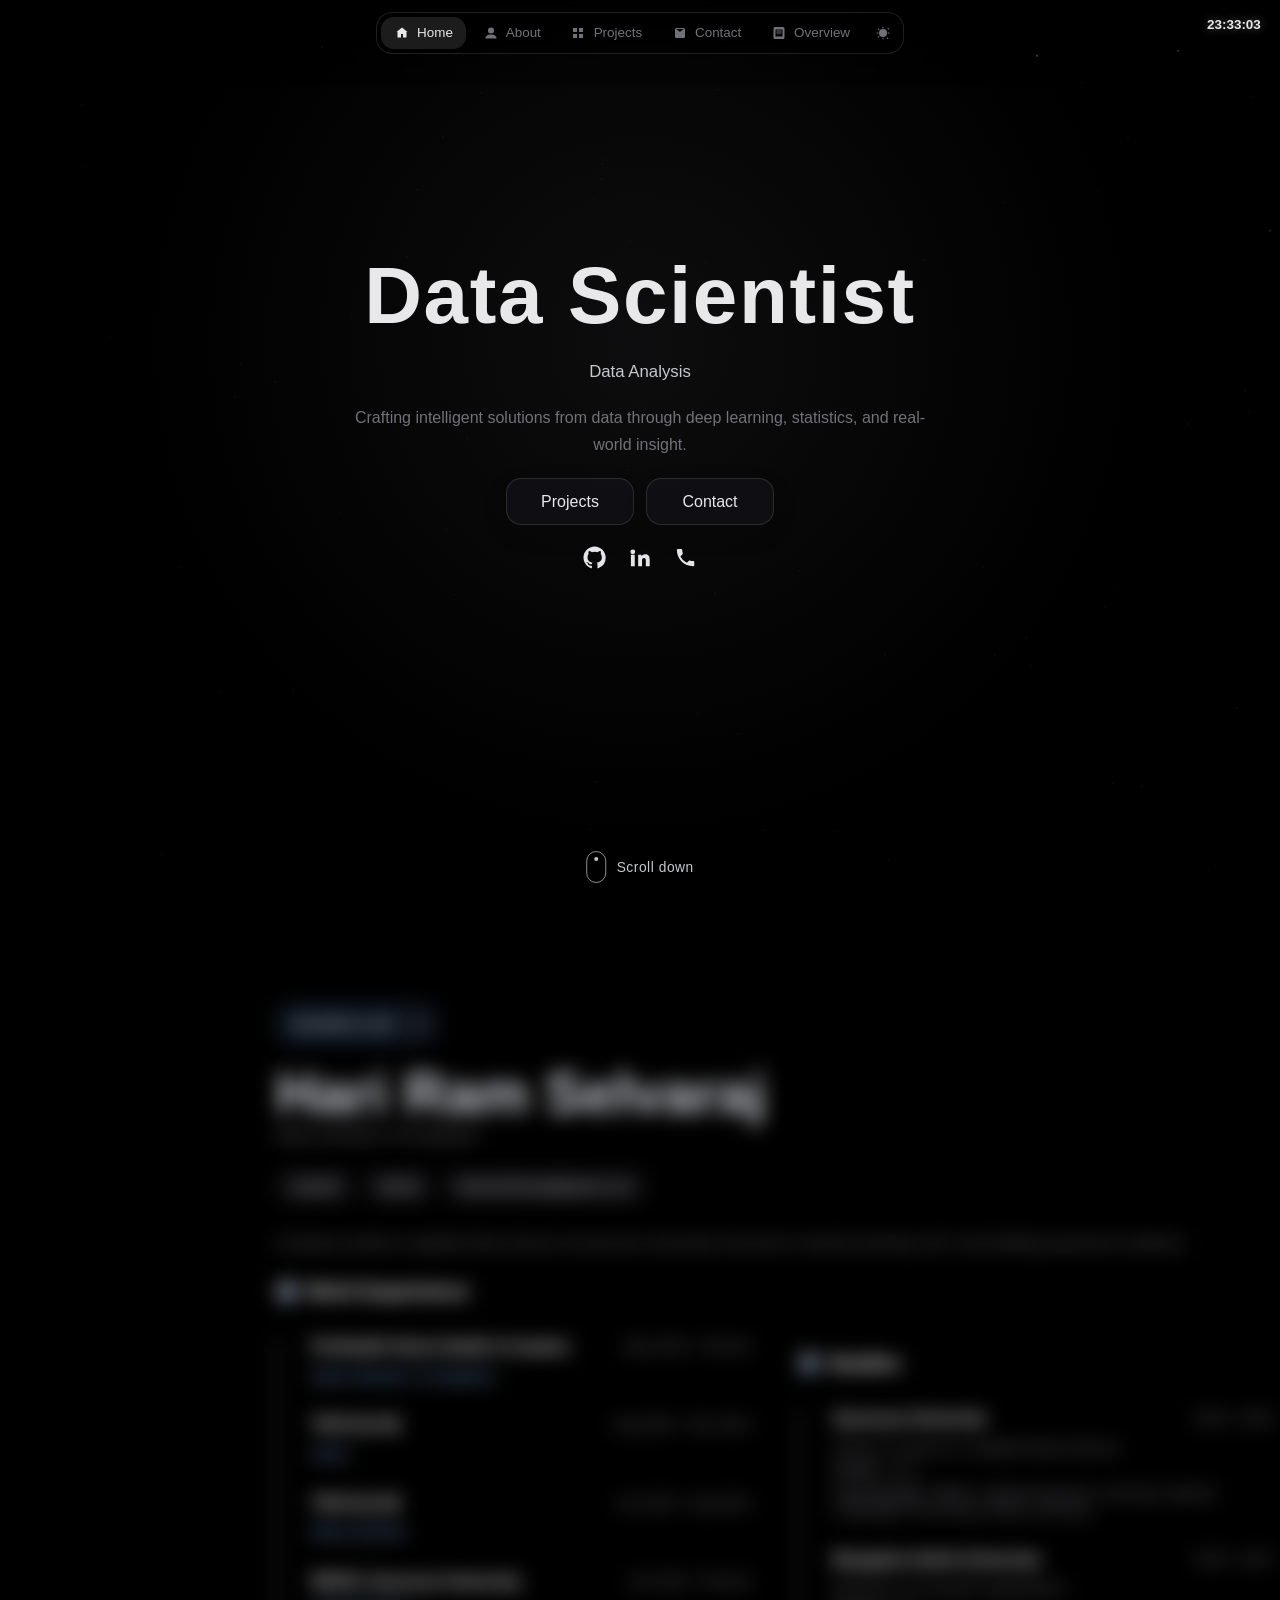
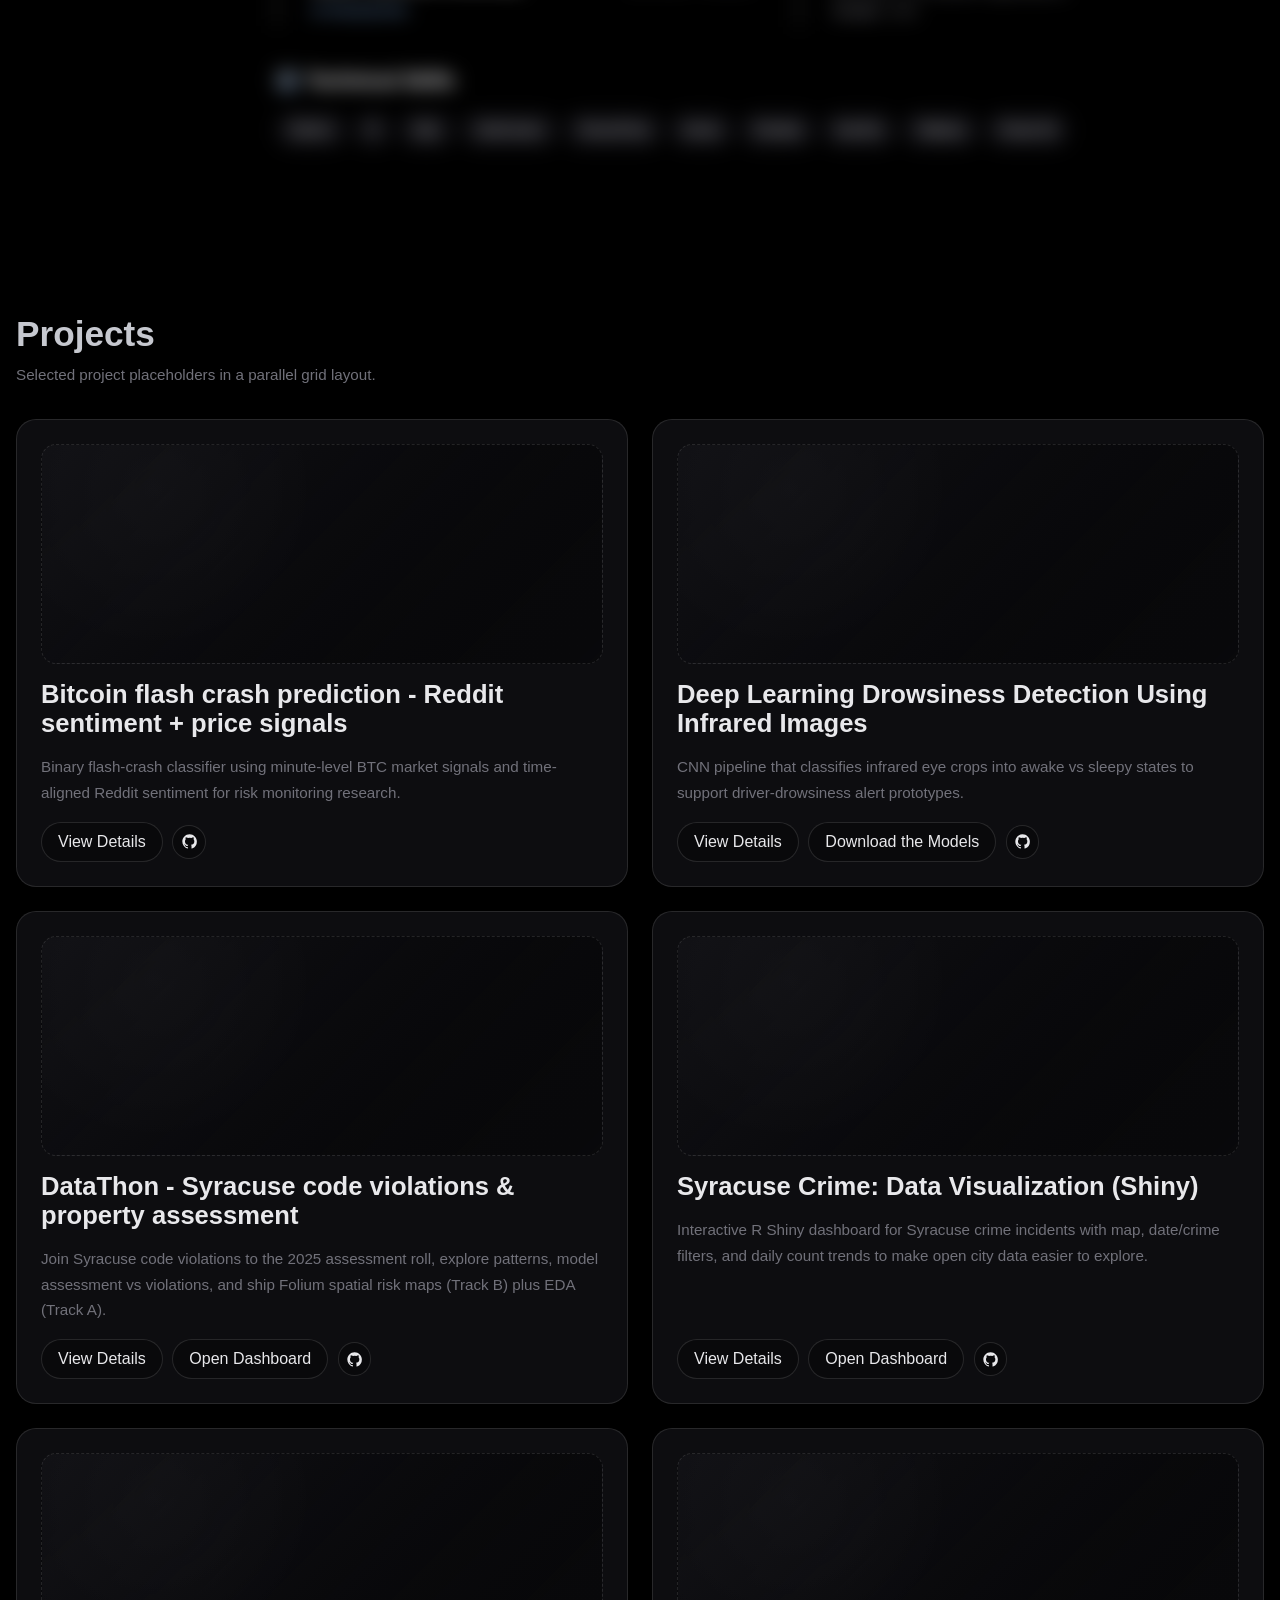
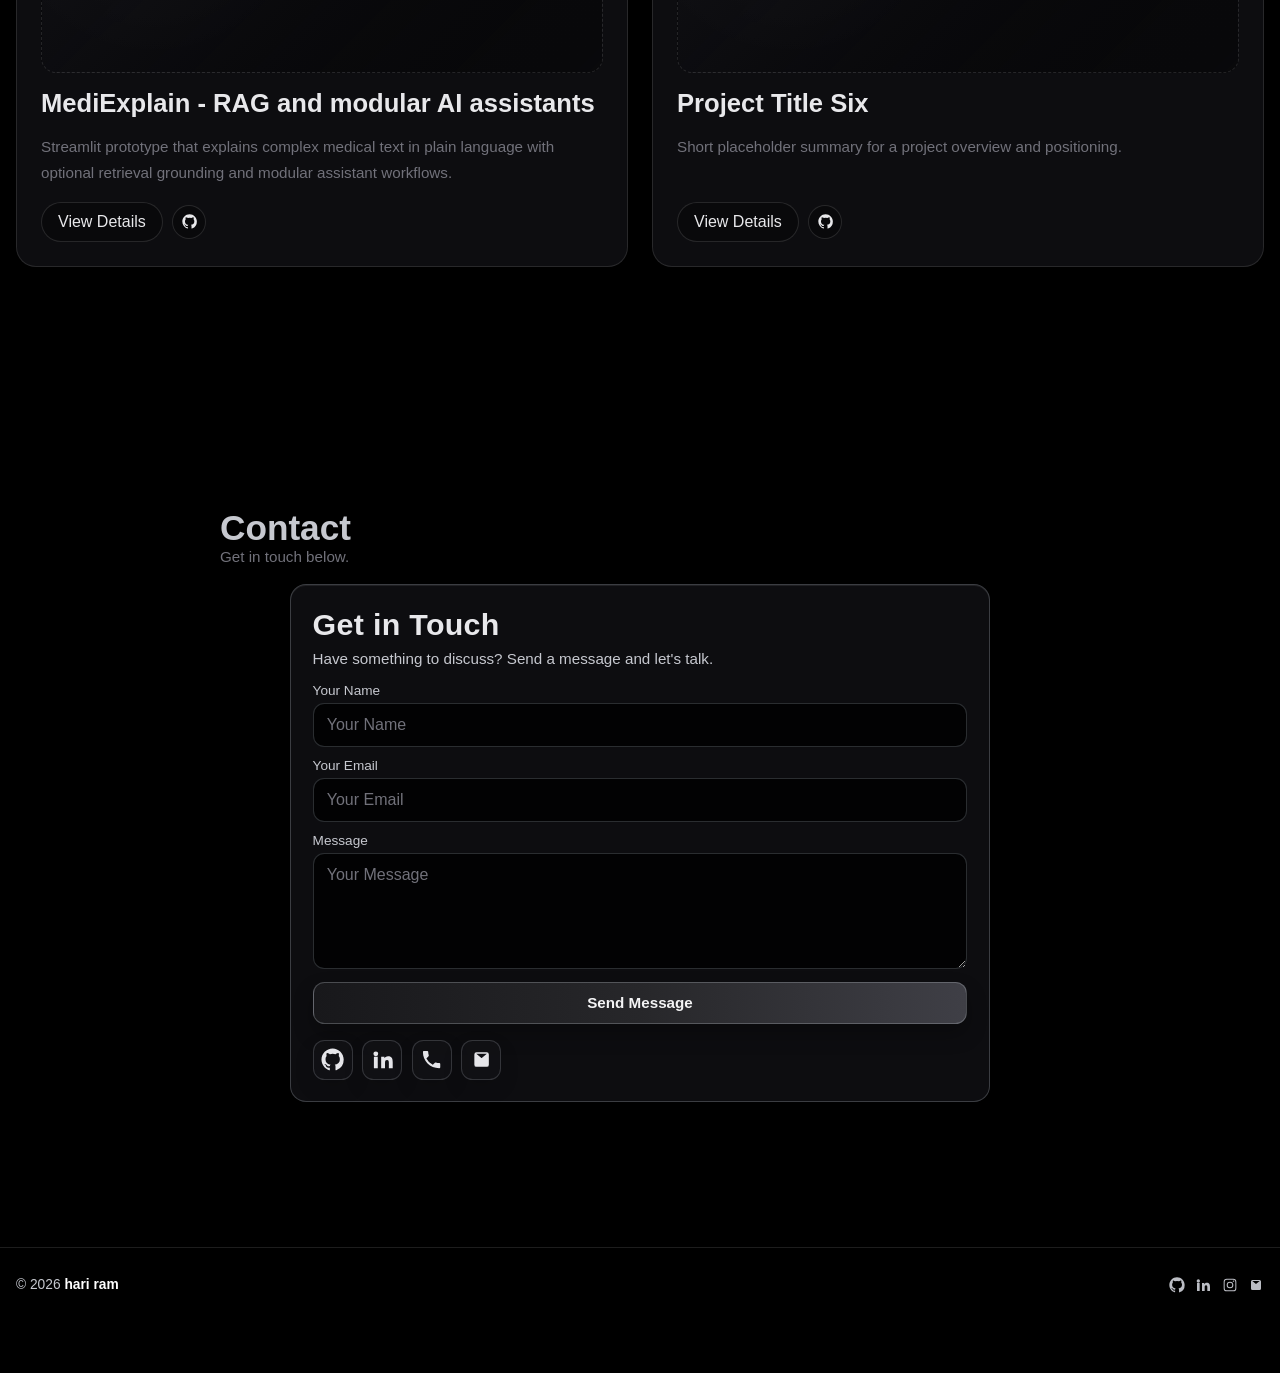
==== my-portfolio/index.html @ 7b2f5afd "Initial V1 portfolio build" ====
<!doctype html>
<html lang="en">
  <head>
    <meta charset="UTF-8" />
    <meta name="viewport" content="width=device-width, initial-scale=1.0" />
    <title>Hari Ram Selvaraj Portfolio</title>
    <link rel="icon" type="image/svg+xml" href="./assets/graduation-hat-favicon.svg" />
    <link rel="preconnect" href="https://fonts.googleapis.com" />
    <link rel="preconnect" href="https://fonts.gstatic.com" crossorigin />
    <link
      href="https://fonts.googleapis.com/css2?family=Bebas+Neue&display=swap"
      rel="stylesheet"
    />
    <link rel="stylesheet" href="./styles.css" />
  </head>
  <body>
    <canvas id="particles" aria-hidden="true"></canvas>
    <canvas id="cursor-trail" aria-hidden="true"></canvas>

    <header class="top-toggle-wrap">
      <div class="top-toggle-mask" aria-hidden="true"></div>
      <nav class="top-toggle" aria-label="Section navigation">
        <a class="top-toggle-link" href="#home">
          <span class="nav-icon" aria-hidden="true">
            <svg viewBox="0 0 24 24"><path d="M12 3.75 3.75 10.5h1.5v8.25h5.25V13.5h3v5.25h5.25V10.5h1.5Z"/></svg>
          </span>
          <span>Home</span>
        </a>
        <a class="top-toggle-link" href="#about">
          <span class="nav-icon" aria-hidden="true">
            <svg viewBox="0 0 24 24"><path d="M12 12.75a4.5 4.5 0 1 0-4.5-4.5 4.5 4.5 0 0 0 4.5 4.5Zm0 1.5c-4.57 0-8.25 2.23-8.25 5v.25a.75.75 0 0 0 .75.75h15a.75.75 0 0 0 .75-.75v-.25c0-2.77-3.68-5-8.25-5Z"/></svg>
          </span>
          <span>About</span>
        </a>
        <a class="top-toggle-link" href="#projects">
          <span class="nav-icon" aria-hidden="true">
            <svg viewBox="0 0 24 24"><path d="M4.5 4.5h6v6h-6Zm9 0h6v6h-6Zm-9 9h6v6h-6Zm9 0h6v6h-6Z"/></svg>
          </span>
          <span>Projects</span>
        </a>
        <a class="top-toggle-link" href="#contact">
          <span class="nav-icon" aria-hidden="true">
            <svg viewBox="0 0 24 24"><path d="M4.5 6.75A2.25 2.25 0 0 1 6.75 4.5h10.5a2.25 2.25 0 0 1 2.25 2.25v10.5a2.25 2.25 0 0 1-2.25 2.25H6.75A2.25 2.25 0 0 1 4.5 17.25Zm1.98-.75 5.02 4.19a.75.75 0 0 0 .96 0L17.48 6Z"/></svg>
          </span>
          <span>Contact</span>
        </a>
        <a class="top-toggle-link" href="./overview.html">
          <span class="nav-icon" aria-hidden="true">
            <svg viewBox="0 0 24 24"><path d="M3.75 5.25A2.25 2.25 0 0 1 6 3h12a2.25 2.25 0 0 1 2.25 2.25v13.5A2.25 2.25 0 0 1 18 21H6a2.25 2.25 0 0 1-2.25-2.25Zm3 1.5v10.5h10.5V6.75Zm1.5 1.5h7.5v1.5h-7.5Zm0 3h7.5v1.5h-7.5Z"/></svg>
          </span>
          <span>Overview</span>
        </a>
        <button class="theme-toggle" type="button" aria-label="Toggle light and dark mode">
          <span class="theme-icon theme-icon-sun" aria-hidden="true">
            <svg viewBox="0 0 24 24"><path d="M12 18a6 6 0 1 0-6-6 6 6 0 0 0 6 6Zm0-15.75a.75.75 0 0 1 .75.75v1.5a.75.75 0 0 1-1.5 0V3a.75.75 0 0 1 .75-.75Zm0 16.5a.75.75 0 0 1 .75.75V21a.75.75 0 0 1-1.5 0v-1.5a.75.75 0 0 1 .75-.75ZM4.22 5.28a.75.75 0 0 1 1.06 0l1.06 1.06A.75.75 0 1 1 5.28 7.4L4.22 6.34a.75.75 0 0 1 0-1.06Zm13.44 13.44a.75.75 0 0 1 1.06 0l1.06 1.06a.75.75 0 0 1-1.06 1.06l-1.06-1.06a.75.75 0 0 1 0-1.06ZM2.25 12a.75.75 0 0 1 .75-.75h1.5a.75.75 0 0 1 0 1.5H3a.75.75 0 0 1-.75-.75Zm16.5 0a.75.75 0 0 1 .75-.75H21a.75.75 0 0 1 0 1.5h-1.5a.75.75 0 0 1-.75-.75ZM5.28 16.6a.75.75 0 0 1 1.06 1.06L5.28 18.72a.75.75 0 0 1-1.06-1.06Zm13.44-11.32a.75.75 0 0 1 1.06-1.06l1.06 1.06a.75.75 0 1 1-1.06 1.06Z"/></svg>
          </span>
          <span class="theme-icon theme-icon-secondary" aria-hidden="true">
            <svg viewBox="0 0 24 24"><path d="M11.25 2.75a.75.75 0 0 1 1.5 0v2a.75.75 0 0 1-1.5 0Zm0 16.5a.75.75 0 0 1 1.5 0v2a.75.75 0 0 1-1.5 0ZM4.67 5.73a.75.75 0 0 1 1.06 0l1.42 1.41a.75.75 0 1 1-1.06 1.06L4.67 6.79a.75.75 0 0 1 0-1.06Zm12.18 12.18a.75.75 0 0 1 1.06 0l1.42 1.42a.75.75 0 1 1-1.06 1.06l-1.42-1.42a.75.75 0 0 1 0-1.06ZM2.75 11.25h2a.75.75 0 0 1 0 1.5h-2a.75.75 0 0 1 0-1.5Zm16.5 0h2a.75.75 0 0 1 0 1.5h-2a.75.75 0 0 1 0-1.5ZM6.09 16.85a.75.75 0 0 1 1.06 1.06l-1.42 1.42a.75.75 0 1 1-1.06-1.06Zm12.18-12.18a.75.75 0 0 1 1.06 1.06l-1.42 1.42a.75.75 0 1 1-1.06-1.06ZM12 7.25A4.75 4.75 0 1 1 7.25 12 4.75 4.75 0 0 1 12 7.25Zm0 1.5A3.25 3.25 0 1 0 15.25 12 3.25 3.25 0 0 0 12 8.75Z"/></svg>
          </span>
        </button>
      </nav>
      <div class="top-clock" aria-live="polite" id="syracuse-time">--:--:--</div>
    </header>

    <main>
      <section id="home" class="landing">
        <div class="home-shell">
          <div class="home-copy">
            <div class="home-identity">
              <div class="home-heading">
                <h1 class="home-title">
                  <span class="title-letter">D</span><span class="title-letter">a</span><span class="title-letter">t</span><span class="title-letter">a</span>
                  <span class="title-letter" style="margin-left: 0.3em;"></span>
                  <span class="title-letter">S</span><span class="title-letter">c</span><span class="title-letter">i</span><span class="title-letter">e</span><span class="title-letter">n</span><span class="title-letter">t</span><span class="title-letter">i</span><span class="title-letter">s</span><span class="title-letter">t</span>
                </h1>
              </div>
            </div>
            <div class="role-rotator" aria-label="Rotating roles">
              <div class="role-track">
                <div class="role-item">ML Engineering</div>
                <div class="role-item">Data Analysis</div>
                <div class="role-item">AI Engineering</div>
                <div class="role-item">ML Engineering</div>
              </div>
            </div>
            <p class="home-description">
              Crafting intelligent solutions from data through deep learning, statistics, and
              real-world insight.
            </p>

            <div class="home-actions">
              <a class="home-button" href="#projects">Projects</a>
              <a class="home-button" href="#contact">Contact</a>
            </div>

            <div class="home-socials" aria-label="Social links">
              <a class="social-link icon-glow" data-icon-glow href="https://github.com/hariramselvaraj" target="_blank" rel="noreferrer" aria-label="GitHub">
                <svg viewBox="0 0 24 24" aria-hidden="true">
                  <path d="M12 .5C5.65.5.5 5.66.5 12.03c0 5.1 3.3 9.43 7.88 10.96.58.11.79-.25.79-.56 0-.27-.01-1.02-.02-2.01-3.2.7-3.88-1.54-3.88-1.54-.52-1.34-1.28-1.69-1.28-1.69-1.05-.72.08-.71.08-.71 1.16.08 1.77 1.2 1.77 1.2 1.03 1.78 2.7 1.26 3.36.97.1-.75.4-1.26.73-1.55-2.56-.29-5.25-1.29-5.25-5.73 0-1.27.45-2.31 1.19-3.12-.12-.29-.52-1.46.11-3.04 0 0 .98-.31 3.2 1.19a11.1 11.1 0 0 1 5.83 0c2.22-1.5 3.2-1.19 3.2-1.19.63 1.58.23 2.75.11 3.04.74.81 1.19 1.85 1.19 3.12 0 4.45-2.69 5.43-5.26 5.72.41.36.78 1.08.78 2.18 0 1.57-.01 2.84-.01 3.23 0 .31.21.68.8.56A11.54 11.54 0 0 0 23.5 12.03C23.5 5.66 18.35.5 12 .5Z"></path>
                </svg>
              </a>
              <a class="social-link icon-glow" data-icon-glow href="https://www.linkedin.com/in/hariramselvaraj/" target="_blank" rel="noreferrer" aria-label="LinkedIn">
                <svg viewBox="0 0 24 24" aria-hidden="true">
                  <path d="M4.98 3.5a2.5 2.5 0 1 0 0 5.001A2.5 2.5 0 0 0 4.98 3.5ZM3 9h4v12H3V9Zm7 0h3.83v1.71h.05c.53-1 1.84-2.06 3.79-2.06 4.05 0 4.8 2.67 4.8 6.14V21h-4v-5.51c0-1.31-.03-3-1.83-3-1.84 0-2.12 1.43-2.12 2.91V21h-4V9Z"></path>
                </svg>
              </a>
              <a class="social-link icon-glow" data-icon-glow href="tel:+13154148890" aria-label="Phone">
                <svg viewBox="0 0 24 24" aria-hidden="true">
                  <path d="M6.62 10.79a15.05 15.05 0 0 0 6.59 6.59l2.2-2.2a1 1 0 0 1 1.01-.24c1.11.37 2.3.57 3.54.57a1 1 0 0 1 1 1V20a1 1 0 0 1-1 1C10.3 21 3 13.7 3 4a1 1 0 0 1 1-1h3.49a1 1 0 0 1 1 1c0 1.24.2 2.43.57 3.54a1 1 0 0 1-.24 1.01l-2.2 2.24Z"></path>
                </svg>
              </a>
            </div>
          </div>
        </div>
        <button class="scroll-cue" id="scroll-cue" type="button" aria-label="Scroll to About section">
          <span class="scroll-cue-mouse"><span class="scroll-cue-dot"></span></span>
          <span class="scroll-cue-text">Scroll down</span>
        </button>
      </section>

      <section id="about" class="about-section section">
        <aside class="about-toc" id="about-toc" aria-label="About page table of contents">
          <button class="toc-link about-reveal" data-target="Introduction" type="button">
            <span class="toc-line"></span>
            <span class="toc-text">Introduction</span>
          </button>
          <button class="toc-link about-reveal" data-target="Work Experience" type="button">
            <span class="toc-line"></span>
            <span class="toc-text">Work Experience</span>
          </button>
          <button class="toc-link about-reveal" data-target="Studies" type="button">
            <span class="toc-line"></span>
            <span class="toc-text">Studies</span>
          </button>
          <button class="toc-link about-reveal" data-target="Technical Skills" type="button">
            <span class="toc-line"></span>
            <span class="toc-text">Technical Skills</span>
          </button>
        </aside>

        <div class="about-shell">
          <aside class="about-sidebar">
            <div class="about-meta"></div>
          </aside>

          <div class="about-content">
            <div class="callout-pill about-reveal">
              <span>Schedule a call</span>
              <span class="callout-arrow">></span>
            </div>

            <div class="about-hero about-reveal" id="Introduction">
              <h2 class="about-name">Hari Ram Selvaraj</h2>
              <p class="about-role">Data Scientist | AI Engineer</p>
            </div>

            <div class="social-actions about-reveal">
              <a class="social-button" href="https://www.linkedin.com/in/hariramselvaraj/" target="_blank" rel="noreferrer">LinkedIn</a>
              <a class="social-button" href="https://github.com/hariramselvaraj" target="_blank" rel="noreferrer">GitHub</a>
              <a class="social-button" href="mailto:HariramSelvaraj@yahoo.com">HariramSelvaraj@yahoo.com</a>
            </div>

            <div class="about-copy about-reveal">
              <p>
                Graduate student in Applied Data Science at Syracuse University, focused on
                machine learning, NLP, and building practical AI solutions.
              </p>
            </div>

            <div class="about-duo">
              <div class="about-block about-reveal" id="Work Experience">
                <h3 class="section-title">
                  <span class="section-icon" aria-hidden="true">
                    <svg viewBox="0 0 24 24">
                      <path d="M9 6V4.5A1.5 1.5 0 0 1 10.5 3h3A1.5 1.5 0 0 1 15 4.5V6h3.75A2.25 2.25 0 0 1 21 8.25v9A2.25 2.25 0 0 1 18.75 19.5H5.25A2.25 2.25 0 0 1 3 17.25v-9A2.25 2.25 0 0 1 5.25 6Zm1.5 0h3V4.8h-3Z"/>
                    </svg>
                  </span>
                  <span>Work Experience</span>
                </h3>
                <div class="study-timeline">
                  <article class="timeline-item">
                    <div class="item-head">
                      <strong>ProHealth Home Health & hospice</strong>
                      <span>May 2025 - Present</span>
                    </div>
                    <p class="accent-copy">Data Scientist / AI Engineer</p>
                  </article>
                  <article class="timeline-item">
                    <div class="item-head">
                      <strong>TATA ELXSI</strong>
                      <span>Aug 2022 - Dec 2022</span>
                    </div>
                    <p class="accent-copy">Intern</p>
                  </article>
                  <article class="timeline-item">
                    <div class="item-head">
                      <strong>TATA ELXSI</strong>
                      <span>Jan 2023 - Aug 2024</span>
                    </div>
                    <p class="accent-copy">Data Scientist</p>
                  </article>
                  <article class="timeline-item">
                    <div class="item-head">
                      <strong>NEXIS, Syracuse University</strong>
                      <span>Jan 2025 - Present</span>
                    </div>
                    <p class="accent-copy">AI Researcher</p>
                  </article>
                </div>
              </div>

              <div class="about-block about-reveal studies-block" id="Studies">
                <h3 class="section-title">
                  <span class="section-icon" aria-hidden="true">
                    <svg viewBox="0 0 24 24">
                      <path d="M12 3 1.5 8.25 12 13.5l8.55-4.28v5.53h1.95V8.25Zm-6 8.45v3.3c0 1.95 2.8 3.75 6 3.75s6-1.8 6-3.75v-3.3L12 14.45Z"/>
                    </svg>
                  </span>
                  <span>Studies</span>
                </h3>
                <div class="study-timeline">
                  <article class="timeline-item">
                    <div class="item-head">
                      <strong>Syracuse University</strong>
                      <span>2024 - 2026</span>
                    </div>
                    <p>Master of Science in Applied Data Science</p>
                    <p><strong>Grade:</strong> 3.93</p>
                    <p>
                      <strong>Coursework:</strong> DBMS, Applied Machine Learning, Natural
                      Language Processing, Deep Learning.
                    </p>
                  </article>
                  <article class="timeline-item">
                    <div class="item-head">
                      <strong>Bangalore North University</strong>
                      <span>2019 - 2022</span>
                    </div>
                    <p>Bachelor of Computer Applications</p>
                    <p><strong>Grade:</strong> 3.09</p>
                  </article>
                </div>
              </div>
            </div>

            <div class="about-block about-reveal" id="Technical Skills">
              <h3 class="section-title">
                <span class="section-icon" aria-hidden="true">
                  <svg viewBox="0 0 24 24">
                    <path d="m21.2 7.2-2.4 2.4a4.9 4.9 0 0 1-6.2 6.2l-5.3 5.3a1.5 1.5 0 0 1-2.1-2.1l5.3-5.3a4.9 4.9 0 0 1 6.2-6.2l2.4-2.4a1.5 1.5 0 0 1 2.1 2.1Z"/>
                  </svg>
                </span>
                <span>Technical Skills</span>
              </h3>
              <div class="skill-stack">
                <div class="skill-item">
                  <div class="skill-grid">
                    <span class="tag">Python</span>
                    <span class="tag">R</span>
                    <span class="tag">SQL</span>
                    <span class="tag">Scikit-learn</span>
                    <span class="tag">TensorFlow</span>
                    <span class="tag">Keras</span>
                    <span class="tag">Pandas</span>
                    <span class="tag">NumPy</span>
                    <span class="tag">Tableau</span>
                    <span class="tag">Power BI</span>
                  </div>
                </div>
              </div>
            </div>
          </div>
        </div>
      </section>

      <section id="projects" class="projects-section section">
        <div class="projects-shell">
          <div class="projects-heading">
            <h2>Projects</h2>
            <p>Selected project placeholders in a parallel grid layout.</p>
          </div>

          <div class="projects-grid">
            <article class="project-card" data-project-card data-project-id="1">
              <div class="project-card-glow"></div>
              <div class="project-card-inner">
                <div class="project-card-media" aria-hidden="true"></div>
               <h3>Bitcoin flash crash prediction  -  Reddit sentiment + price signals</h3>
                <p>
                  Binary flash-crash classifier using minute-level BTC market signals and
                  time-aligned Reddit sentiment for risk monitoring research.
                </p>
                <div class="project-card-actions">
                  <a class="project-card-link project-card-view" href="#">View Details</a>
                  <a class="project-card-github" href="https://github.com/SNIPOFIST/Bitcoin-FlashCrash-Prediction" aria-label="View repository on GitHub">
                    <svg viewBox="0 0 24 24" aria-hidden="true"><path d="M12 .5C5.65.5.5 5.66.5 12.03c0 5.1 3.3 9.43 7.88 10.96.58.11.79-.25.79-.56 0-.27-.01-1.02-.02-2.01-3.2.7-3.88-1.54-3.88-1.54-.52-1.34-1.28-1.69-1.28-1.69-1.05-.72.08-.71.08-.71 1.16.08 1.77 1.2 1.77 1.2 1.03 1.78 2.7 1.26 3.36.97.1-.75.4-1.26.73-1.55-2.56-.29-5.25-1.29-5.25-5.73 0-1.27.45-2.31 1.19-3.12-.12-.29-.52-1.46.11-3.04 0 0 .98-.31 3.2 1.19a11.1 11.1 0 0 1 5.83 0c2.22-1.5 3.2-1.19 3.2-1.19.63 1.58.23 2.75.11 3.04.74.81 1.19 1.85 1.19 3.12 0 4.45-2.69 5.43-5.26 5.72.41.36.78 1.08.78 2.18 0 1.57-.01 2.84-.01 3.23 0 .31.21.68.8.56A11.54 11.54 0 0 0 23.5 12.03C23.5 5.66 18.35.5 12 .5Z"></path></svg>
                  </a>
                </div>
              </div>
            </article>

            <article class="project-card" data-project-card data-project-id="2">
              <div class="project-card-glow"></div>
              <div class="project-card-inner">
                <div class="project-card-media" aria-hidden="true"></div>
                <h3>Deep Learning Drowsiness Detection Using Infrared Images</h3>
                <p>
                  CNN pipeline that classifies infrared eye crops into awake vs sleepy states
                  to support driver-drowsiness alert prototypes.
                </p>
                <div class="project-card-actions">
                  <a class="project-card-link project-card-view" href="#">View Details</a>
                  <a class="project-card-link" href="https://snipofist.github.io/Deep_Learning-Drowsiness_Detection_Using_Infrared_Images/">Download the Models</a>
                  <a class="project-card-github" href="https://github.com/SNIPOFIST/Deep_Learning-Drowsiness_Detection_Using_Infrared_Images" aria-label="View repository on GitHub">
                    <svg viewBox="0 0 24 24" aria-hidden="true"><path d="M12 .5C5.65.5.5 5.66.5 12.03c0 5.1 3.3 9.43 7.88 10.96.58.11.79-.25.79-.56 0-.27-.01-1.02-.02-2.01-3.2.7-3.88-1.54-3.88-1.54-.52-1.34-1.28-1.69-1.28-1.69-1.05-.72.08-.71.08-.71 1.16.08 1.77 1.2 1.77 1.2 1.03 1.78 2.7 1.26 3.36.97.1-.75.4-1.26.73-1.55-2.56-.29-5.25-1.29-5.25-5.73 0-1.27.45-2.31 1.19-3.12-.12-.29-.52-1.46.11-3.04 0 0 .98-.31 3.2 1.19a11.1 11.1 0 0 1 5.83 0c2.22-1.5 3.2-1.19 3.2-1.19.63 1.58.23 2.75.11 3.04.74.81 1.19 1.85 1.19 3.12 0 4.45-2.69 5.43-5.26 5.72.41.36.78 1.08.78 2.18 0 1.57-.01 2.84-.01 3.23 0 .31.21.68.8.56A11.54 11.54 0 0 0 23.5 12.03C23.5 5.66 18.35.5 12 .5Z"></path></svg>
                  </a>
                </div>
              </div>
            </article>

            <article class="project-card" data-project-card data-project-id="3">
              <div class="project-card-glow"></div>
              <div class="project-card-inner">
                <div class="project-card-media" aria-hidden="true"></div>
                <h3>DataThon  -  Syracuse code violations &amp; property assessment</h3>
                <p>
                  Join Syracuse code violations to the 2025 assessment roll, explore patterns, model assessment vs
                  violations, and ship Folium spatial risk maps (Track B) plus EDA (Track A).
                </p>
                <div class="project-card-actions">
                  <a class="project-card-link project-card-view" href="#">View Details</a>
                  <a class="project-card-link" href="https://snipofist.github.io/DataThon26/">Open Dashboard</a>
                  <a class="project-card-github" href="https://github.com/SNIPOFIST/DataThon26" aria-label="View repository on GitHub">
                    <svg viewBox="0 0 24 24" aria-hidden="true"><path d="M12 .5C5.65.5.5 5.66.5 12.03c0 5.1 3.3 9.43 7.88 10.96.58.11.79-.25.79-.56 0-.27-.01-1.02-.02-2.01-3.2.7-3.88-1.54-3.88-1.54-.52-1.34-1.28-1.69-1.28-1.69-1.05-.72.08-.71.08-.71 1.16.08 1.77 1.2 1.77 1.2 1.03 1.78 2.7 1.26 3.36.97.1-.75.4-1.26.73-1.55-2.56-.29-5.25-1.29-5.25-5.73 0-1.27.45-2.31 1.19-3.12-.12-.29-.52-1.46.11-3.04 0 0 .98-.31 3.2 1.19a11.1 11.1 0 0 1 5.83 0c2.22-1.5 3.2-1.19 3.2-1.19.63 1.58.23 2.75.11 3.04.74.81 1.19 1.85 1.19 3.12 0 4.45-2.69 5.43-5.26 5.72.41.36.78 1.08.78 2.18 0 1.57-.01 2.84-.01 3.23 0 .31.21.68.8.56A11.54 11.54 0 0 0 23.5 12.03C23.5 5.66 18.35.5 12 .5Z"></path></svg>
                  </a>
                </div>
              </div>
            </article>

            <article class="project-card" data-project-card data-project-id="4">
              <div class="project-card-glow"></div>
              <div class="project-card-inner">
                <div class="project-card-media" aria-hidden="true"></div>
                <h3>Syracuse Crime: Data Visualization (Shiny)</h3>
                <p>
                  Interactive R Shiny dashboard for Syracuse crime incidents with map, date/crime filters, and daily count trends to make open city data easier to explore.
                </p>
                <div class="project-card-actions">
                  <a class="project-card-link project-card-view" href="#">View Details</a>
                  <a class="project-card-link" href="https://mydatasciencegallery.shinyapps.io/Syracuse_Crime_Data_Visualization/">Open Dashboard</a>
                  <a class="project-card-github" href="https://github.com/SNIPOFIST/Syracuse_City_Crime_Data_Visualization" aria-label="View repository on GitHub">
                    <svg viewBox="0 0 24 24" aria-hidden="true"><path d="M12 .5C5.65.5.5 5.66.5 12.03c0 5.1 3.3 9.43 7.88 10.96.58.11.79-.25.79-.56 0-.27-.01-1.02-.02-2.01-3.2.7-3.88-1.54-3.88-1.54-.52-1.34-1.28-1.69-1.28-1.69-1.05-.72.08-.71.08-.71 1.16.08 1.77 1.2 1.77 1.2 1.03 1.78 2.7 1.26 3.36.97.1-.75.4-1.26.73-1.55-2.56-.29-5.25-1.29-5.25-5.73 0-1.27.45-2.31 1.19-3.12-.12-.29-.52-1.46.11-3.04 0 0 .98-.31 3.2 1.19a11.1 11.1 0 0 1 5.83 0c2.22-1.5 3.2-1.19 3.2-1.19.63 1.58.23 2.75.11 3.04.74.81 1.19 1.85 1.19 3.12 0 4.45-2.69 5.43-5.26 5.72.41.36.78 1.08.78 2.18 0 1.57-.01 2.84-.01 3.23 0 .31.21.68.8.56A11.54 11.54 0 0 0 23.5 12.03C23.5 5.66 18.35.5 12 .5Z"></path></svg>
                  </a>
                </div>
              </div>
            </article>

            <article class="project-card" data-project-card data-project-id="5">
              <div class="project-card-glow"></div>
              <div class="project-card-inner">
                <div class="project-card-media" aria-hidden="true"></div>
                <h3>MediExplain  -  RAG and modular AI assistants</h3>
                <p>
                  Streamlit prototype that explains complex medical text in plain language
                  with optional retrieval grounding and modular assistant workflows.
                </p>
                <div class="project-card-actions">
                  <a class="project-card-link project-card-view" href="#">View Details</a>
                  <a class="project-card-github" href="https://github.com/SNIPOFIST/mediexplain-RAG_with_modular_AI_assistants-" aria-label="View repository on GitHub">
                    <svg viewBox="0 0 24 24" aria-hidden="true"><path d="M12 .5C5.65.5.5 5.66.5 12.03c0 5.1 3.3 9.43 7.88 10.96.58.11.79-.25.79-.56 0-.27-.01-1.02-.02-2.01-3.2.7-3.88-1.54-3.88-1.54-.52-1.34-1.28-1.69-1.28-1.69-1.05-.72.08-.71.08-.71 1.16.08 1.77 1.2 1.77 1.2 1.03 1.78 2.7 1.26 3.36.97.1-.75.4-1.26.73-1.55-2.56-.29-5.25-1.29-5.25-5.73 0-1.27.45-2.31 1.19-3.12-.12-.29-.52-1.46.11-3.04 0 0 .98-.31 3.2 1.19a11.1 11.1 0 0 1 5.83 0c2.22-1.5 3.2-1.19 3.2-1.19.63 1.58.23 2.75.11 3.04.74.81 1.19 1.85 1.19 3.12 0 4.45-2.69 5.43-5.26 5.72.41.36.78 1.08.78 2.18 0 1.57-.01 2.84-.01 3.23 0 .31.21.68.8.56A11.54 11.54 0 0 0 23.5 12.03C23.5 5.66 18.35.5 12 .5Z"></path></svg>
                  </a>
                </div>
              </div>
            </article>

            <article class="project-card" data-project-card data-project-id="6">
              <div class="project-card-glow"></div>
              <div class="project-card-inner">
                <div class="project-card-media" aria-hidden="true"></div>
                <h3>Project Title Six</h3>
                <p>Short placeholder summary for a project overview and positioning.</p>
                <div class="project-card-actions">
                  <a class="project-card-link project-card-view" href="#">View Details</a>
                  <a class="project-card-github" href="https://github.com/hariramselvaraj" aria-label="View GitHub profile">
                    <svg viewBox="0 0 24 24" aria-hidden="true"><path d="M12 .5C5.65.5.5 5.66.5 12.03c0 5.1 3.3 9.43 7.88 10.96.58.11.79-.25.79-.56 0-.27-.01-1.02-.02-2.01-3.2.7-3.88-1.54-3.88-1.54-.52-1.34-1.28-1.69-1.28-1.69-1.05-.72.08-.71.08-.71 1.16.08 1.77 1.2 1.77 1.2 1.03 1.78 2.7 1.26 3.36.97.1-.75.4-1.26.73-1.55-2.56-.29-5.25-1.29-5.25-5.73 0-1.27.45-2.31 1.19-3.12-.12-.29-.52-1.46.11-3.04 0 0 .98-.31 3.2 1.19a11.1 11.1 0 0 1 5.83 0c2.22-1.5 3.2-1.19 3.2-1.19.63 1.58.23 2.75.11 3.04.74.81 1.19 1.85 1.19 3.12 0 4.45-2.69 5.43-5.26 5.72.41.36.78 1.08.78 2.18 0 1.57-.01 2.84-.01 3.23 0 .31.21.68.8.56A11.54 11.54 0 0 0 23.5 12.03C23.5 5.66 18.35.5 12 .5Z"></path></svg>
                  </a>
                </div>
              </div>
            </article>
          </div>
        </div>
      </section>

      <section id="contact" class="section">
        <div class="content-shell">
          <h2>Contact</h2>
          <p>Get in touch below.</p>
          <div class="contact-layout">
            <article class="contact-panel">
              <div class="contact-panel-head">
                <h3>Get in Touch</h3>
              </div>
              <p class="contact-panel-copy">Have something to discuss? Send a message and let's talk.</p>
              <form class="contact-form" action="#" method="post">
                <label class="contact-field">
                  <span>Your Name</span>
                  <input type="text" name="name" placeholder="Your Name" />
                </label>
                <label class="contact-field">
                  <span>Your Email</span>
                  <input type="email" name="email" placeholder="Your Email" />
                </label>
                <label class="contact-field">
                  <span>Message</span>
                  <textarea name="message" rows="5" placeholder="Your Message"></textarea>
                </label>
                <button class="contact-submit" type="submit">Send Message</button>
              </form>
              <div class="contact-icons" aria-label="Contact links">
                <a class="social-link contact-icon" href="https://github.com/hariramselvaraj" target="_blank" rel="noreferrer" aria-label="GitHub">
                  <svg viewBox="0 0 24 24" aria-hidden="true"><path d="M12 .5C5.65.5.5 5.66.5 12.03c0 5.1 3.3 9.43 7.88 10.96.58.11.79-.25.79-.56 0-.27-.01-1.02-.02-2.01-3.2.7-3.88-1.54-3.88-1.54-.52-1.34-1.28-1.69-1.28-1.69-1.05-.72.08-.71.08-.71 1.16.08 1.77 1.2 1.77 1.2 1.03 1.78 2.7 1.26 3.36.97.1-.75.4-1.26.73-1.55-2.56-.29-5.25-1.29-5.25-5.73 0-1.27.45-2.31 1.19-3.12-.12-.29-.52-1.46.11-3.04 0 0 .98-.31 3.2 1.19a11.1 11.1 0 0 1 5.83 0c2.22-1.5 3.2-1.19 3.2-1.19.63 1.58.23 2.75.11 3.04.74.81 1.19 1.85 1.19 3.12 0 4.45-2.69 5.43-5.26 5.72.41.36.78 1.08.78 2.18 0 1.57-.01 2.84-.01 3.23 0 .31.21.68.8.56A11.54 11.54 0 0 0 23.5 12.03C23.5 5.66 18.35.5 12 .5Z"></path></svg>
                </a>
                <a class="social-link contact-icon" href="https://www.linkedin.com/in/hariramselvaraj/" target="_blank" rel="noreferrer" aria-label="LinkedIn">
                  <svg viewBox="0 0 24 24" aria-hidden="true"><path d="M4.98 3.5a2.5 2.5 0 1 0 0 5.001A2.5 2.5 0 0 0 4.98 3.5ZM3 9h4v12H3V9Zm7 0h3.83v1.71h.05c.53-1 1.84-2.06 3.79-2.06 4.05 0 4.8 2.67 4.8 6.14V21h-4v-5.51c0-1.31-.03-3-1.83-3-1.84 0-2.12 1.43-2.12 2.91V21h-4V9Z"></path></svg>
                </a>
                <a class="social-link contact-icon" href="tel:+13154148890" aria-label="Phone">
                  <svg viewBox="0 0 24 24" aria-hidden="true"><path d="M6.62 10.79a15.05 15.05 0 0 0 6.59 6.59l2.2-2.2a1 1 0 0 1 1.01-.24c1.11.37 2.3.57 3.54.57a1 1 0 0 1 1 1V20a1 1 0 0 1-1 1C10.3 21 3 13.7 3 4a1 1 0 0 1 1-1h3.49a1 1 0 0 1 1 1c0 1.24.2 2.43.57 3.54a1 1 0 0 1-.24 1.01l-2.2 2.24Z"></path></svg>
                </a>
                <a class="social-link contact-icon" href="mailto:HariramSelvaraj@yahoo.com" aria-label="Email">
                  <svg viewBox="0 0 24 24" aria-hidden="true"><path d="M4.5 6.75A2.25 2.25 0 0 1 6.75 4.5h10.5a2.25 2.25 0 0 1 2.25 2.25v10.5a2.25 2.25 0 0 1-2.25 2.25H6.75A2.25 2.25 0 0 1 4.5 17.25Zm1.98-.75 5.02 4.19a.75.75 0 0 0 .96 0L17.48 6Z"></path></svg>
                </a>
              </div>
            </article>
          </div>
        </div>
      </section>
    </main>

    <footer class="site-footer">
      <div class="site-footer-shell">
        <p>© 2026 <span class="footer-name">hari ram</span></p>
        <div class="site-footer-socials" aria-label="Footer social links">
          <a class="footer-icon" href="https://github.com/hariramselvaraj" aria-label="GitHub">
            <svg viewBox="0 0 24 24" aria-hidden="true">
              <path d="M12 .5C5.65.5.5 5.66.5 12.03c0 5.1 3.3 9.43 7.88 10.96.58.11.79-.25.79-.56 0-.27-.01-1.02-.02-2.01-3.2.7-3.88-1.54-3.88-1.54-.52-1.34-1.28-1.69-1.28-1.69-1.05-.72.08-.71.08-.71 1.16.08 1.77 1.2 1.77 1.2 1.03 1.78 2.7 1.26 3.36.97.1-.75.4-1.26.73-1.55-2.56-.29-5.25-1.29-5.25-5.73 0-1.27.45-2.31 1.19-3.12-.12-.29-.52-1.46.11-3.04 0 0 .98-.31 3.2 1.19a11.1 11.1 0 0 1 5.83 0c2.22-1.5 3.2-1.19 3.2-1.19.63 1.58.23 2.75.11 3.04.74.81 1.19 1.85 1.19 3.12 0 4.45-2.69 5.43-5.26 5.72.41.36.78 1.08.78 2.18 0 1.57-.01 2.84-.01 3.23 0 .31.21.68.8.56A11.54 11.54 0 0 0 23.5 12.03C23.5 5.66 18.35.5 12 .5Z"></path>
            </svg>
          </a>
          <a class="footer-icon" href="https://www.linkedin.com/in/hariramselvaraj/" aria-label="LinkedIn">
            <svg viewBox="0 0 24 24" aria-hidden="true">
              <path d="M4.98 3.5a2.5 2.5 0 1 0 0 5.001A2.5 2.5 0 0 0 4.98 3.5ZM3 9h4v12H3V9Zm7 0h3.83v1.71h.05c.53-1 1.84-2.06 3.79-2.06 4.05 0 4.8 2.67 4.8 6.14V21h-4v-5.51c0-1.31-.03-3-1.83-3-1.84 0-2.12 1.43-2.12 2.91V21h-4V9Z"></path>
            </svg>
          </a>
          <a class="footer-icon" href="https://www.instagram.com/hariram.selvaraj/?hl=en" aria-label="Instagram">
            <svg viewBox="0 0 24 24" aria-hidden="true">
              <path d="M7.25 2.5h9.5A4.75 4.75 0 0 1 21.5 7.25v9.5a4.75 4.75 0 0 1-4.75 4.75h-9.5A4.75 4.75 0 0 1 2.5 16.75v-9.5A4.75 4.75 0 0 1 7.25 2.5Zm0 1.5A3.25 3.25 0 0 0 4 7.25v9.5A3.25 3.25 0 0 0 7.25 20h9.5A3.25 3.25 0 0 0 20 16.75v-9.5A3.25 3.25 0 0 0 16.75 4Zm9.95 1.15a1.05 1.05 0 1 1-1.05 1.05 1.05 1.05 0 0 1 1.05-1.05ZM12 7a5 5 0 1 1-5 5 5 5 0 0 1 5-5Zm0 1.5A3.5 3.5 0 1 0 15.5 12 3.5 3.5 0 0 0 12 8.5Z"></path>
            </svg>
          </a>
          <a class="footer-icon" href="mailto:HariramSelvaraj@yahoo.com" aria-label="Email">
            <svg viewBox="0 0 24 24" aria-hidden="true">
              <path d="M4.5 6.75A2.25 2.25 0 0 1 6.75 4.5h10.5a2.25 2.25 0 0 1 2.25 2.25v10.5a2.25 2.25 0 0 1-2.25 2.25H6.75A2.25 2.25 0 0 1 4.5 17.25Zm1.98-.75 5.02 4.19a.75.75 0 0 0 .96 0L17.48 6Z"></path>
            </svg>
          </a>
        </div>
      </div>
    </footer>

    <section class="project-detail" id="project-detail" aria-hidden="true">
      <div class="project-detail-backdrop" data-detail-close></div>
      <article class="project-detail-panel" role="dialog" aria-modal="true" aria-labelledby="detail-title">
        <button class="detail-close" type="button" data-detail-close aria-label="Back to projects">
          Back
        </button>
        <h2 id="detail-title" class="detail-title">Project Title</h2>
        <p class="detail-subtitle" id="detail-subtitle">Project overview</p>

        <div class="detail-layout">
          <div class="detail-main">
            <p class="detail-description" id="detail-description"></p>
            <section class="detail-high-level">
              <h3>High-level project description</h3>
              <p id="detail-high-level-copy"></p>
            </section>
            <div class="detail-actions">
              <a class="detail-action" id="detail-case-study" href="#" target="_blank" rel="noreferrer">Read case study</a>
              <a class="detail-action" id="detail-live" href="#" target="_blank" rel="noreferrer">View project</a>
              <a class="detail-action" id="detail-github" href="#" target="_blank" rel="noreferrer">GitHub</a>
            </div>
            <section class="detail-features">
              <h3>Impact / Key Features</h3>
              <ul id="detail-features-list"></ul>
            </section>
            <span class="detail-action detail-stack" id="detail-stack"></span>
          </div>

          <aside class="detail-media">
            <div class="detail-media-head">
              <h3>Project Gallery</h3>
              <div class="detail-media-nav">
                <button type="button" id="detail-prev" aria-label="Previous snapshot">&lt;</button>
                <button type="button" id="detail-next" aria-label="Next snapshot">&gt;</button>
              </div>
            </div>
            <div class="detail-media-track" id="detail-media-track"></div>
          </aside>
        </div>
      </article>
    </section>

    <script src="./script.js"></script>
  </body>
</html>
---- my-portfolio/styles.css ----
*,
*::before,
*::after {
  box-sizing: border-box;
}

html,
body {
  margin: 0;
  padding: 0;
  min-height: 100%;
  font-family: Inter, -apple-system, BlinkMacSystemFont, "Segoe UI", sans-serif;
  background: #000;
  color: #e8e8eb;
  scroll-behavior: smooth;
}

:root {
  --page-bg: #000000;
  --page-bg-soft: rgba(82, 82, 91, 0.2);
  --panel-bg: rgba(18, 18, 22, 0.82);
  --panel-border: rgba(255, 255, 255, 0.12);
  --text-main: #e8e8eb;
  --text-muted: #71717a;
  --text-soft: #c6c8cf;
  --pill-active: rgba(255, 255, 255, 0.11);
  --section-bg: linear-gradient(to top left, rgba(24, 24, 27, 0), rgba(24, 24, 27, 1), rgba(24, 24, 27, 0));
  --star-rgb: 255, 255, 255;
  --meteor-head-rgb: 255, 255, 255;
  --meteor-mid-rgb: 196, 181, 253;
  --home-progress: 0;
}

html[data-theme="light"] {
  --page-bg: #f6f7fb;
  --page-bg-soft: rgba(182, 188, 211, 0.45);
  --panel-bg: rgba(255, 255, 255, 0.78);
  --panel-border: rgba(15, 23, 42, 0.08);
  --text-main: #111827;
  --text-muted: #5b6473;
  --text-soft: #364152;
  --pill-active: rgba(15, 23, 42, 0.08);
  --section-bg: linear-gradient(to top left, rgba(255, 255, 255, 0), rgba(236, 240, 247, 1), rgba(255, 255, 255, 0));
  --star-rgb: 38, 44, 58;
  --meteor-head-rgb: 29, 36, 49;
  --meteor-mid-rgb: 90, 104, 128;
}

body {
  background: var(--page-bg);
  color: var(--text-main);
}

body::before {
  content: "";
  position: fixed;
  inset: 0;
  z-index: 0;
  pointer-events: none;
  background:
    radial-gradient(circle at 50% 38%, color-mix(in srgb, var(--page-bg-soft) 80%, transparent), transparent 58%),
    linear-gradient(180deg, transparent, transparent);
}

body::after {
  content: none;
}

main {
  position: relative;
  z-index: 1;
}

#particles {
  position: fixed;
  inset: 0;
  width: 100%;
  height: 100%;
  display: block;
  pointer-events: none;
  z-index: 0;
  opacity: 0.95;
}

#cursor-trail {
  position: fixed;
  inset: 0;
  width: 100%;
  height: 100%;
  pointer-events: none;
  z-index: 20;
}

.top-toggle-wrap {
  position: fixed;
  top: 0;
  left: 0;
  right: 0;
  z-index: 30;
  display: flex;
  justify-content: center;
  padding: 0.75rem 1rem 0;
  pointer-events: none;
}

.top-clock {
  position: fixed;
  top: 1.05rem;
  right: 1.2rem;
  z-index: 35;
  pointer-events: none;
  color: var(--text-main);
  font-size: 0.84rem;
  font-weight: 600;
  text-shadow: 0 0 8px rgba(255, 255, 255, 0.38);
}

.top-toggle-mask {
  position: absolute;
  inset: 0 auto auto 0;
  width: 100%;
  height: 5.5rem;
  pointer-events: none;
  backdrop-filter: blur(0.5rem);
  background: linear-gradient(to bottom, color-mix(in srgb, var(--page-bg) 72%, transparent), transparent);
  -webkit-mask-image: linear-gradient(rgba(0, 0, 0, 1) 25%, rgba(0, 0, 0, 0) 100%);
  mask-image: linear-gradient(rgba(0, 0, 0, 1) 25%, rgba(0, 0, 0, 0) 100%);
}

.top-toggle {
  position: relative;
  z-index: 1;
  display: inline-flex;
  align-items: center;
  gap: 0.25rem;
  padding: 0.25rem;
  border: 1px solid var(--panel-border);
  border-radius: 1rem;
  background: color-mix(in srgb, var(--page-bg) 25%, transparent);
  box-shadow: none;
  backdrop-filter: blur(18px) saturate(140%);
  -webkit-backdrop-filter: blur(18px) saturate(140%);
  pointer-events: auto;
}

.top-toggle::before {
  content: none;
}

.top-toggle::after {
  content: none;
}

.top-toggle-link {
  display: inline-flex;
  align-items: center;
  justify-content: center;
  min-height: 2rem;
  padding: 0.45rem 0.8rem;
  border-radius: 0.8rem;
  gap: 0.45rem;
  color: var(--text-muted);
  text-decoration: none;
  font-size: 0.84rem;
  line-height: 1;
  transition: background-color 180ms ease, color 180ms ease, transform 180ms ease;
}

.top-toggle-link:hover {
  color: var(--text-main);
}

.top-toggle-link.is-active {
  color: var(--text-main);
  background: var(--pill-active);
}

.nav-icon,
.theme-icon {
  width: 1rem;
  height: 1rem;
  display: inline-flex;
  align-items: center;
  justify-content: center;
  flex: 0 0 auto;
}

.nav-icon svg,
.theme-icon svg {
  width: 100%;
  height: 100%;
  fill: currentColor;
}

.theme-toggle {
  width: 2rem;
  height: 2rem;
  border: 0;
  border-radius: 0.8rem;
  background: transparent;
  color: var(--text-muted);
  display: inline-flex;
  align-items: center;
  justify-content: center;
  cursor: pointer;
  transition: background-color 180ms ease, color 180ms ease;
}

.theme-toggle:hover {
  color: var(--text-main);
  background: var(--pill-active);
}

.theme-icon-secondary {
  display: none;
}

html[data-theme="light"] .theme-icon-sun {
  display: none;
}

html[data-theme="light"] .theme-icon-secondary {
  display: inline-flex;
}

.landing {
  position: relative;
  min-height: 100vh;
  width: 100%;
  overflow: hidden;
  display: flex;
  align-items: center;
  justify-content: center;
  background: transparent;
}

.home-shell {
  width: min(860px, calc(100% - 2rem));
  display: grid;
  grid-template-columns: 1fr;
  justify-items: center;
}

.home-copy {
  display: grid;
  gap: 1rem;
  justify-items: center;
  text-align: center;
  padding-bottom: 4.6rem;
  transition: filter 220ms ease, transform 220ms ease, opacity 220ms ease;
  filter: blur(calc(var(--home-progress) * 9px));
  transform: translateY(calc(var(--home-progress) * 8px)) scale(calc(1 - (var(--home-progress) * 0.2)));
  opacity: calc(1 - (var(--home-progress) * 0.45));
}

.home-identity {
  display: grid;
  justify-items: center;
}

.home-heading {
  display: grid;
  gap: 0.4rem;
  justify-items: center;
}

.home-intro {
  margin: 0;
  font-family: "Bebas Neue", Inter, sans-serif;
  font-size: clamp(3.6rem, 8vw, 5.6rem);
  line-height: 0.9;
  letter-spacing: 0.03em;
  color: var(--text-main);
}

.home-badge {
  width: fit-content;
  padding: 0.5rem 0.9rem;
  border: 1px solid color-mix(in srgb, #a78bfa 28%, transparent);
  border-radius: 999px;
  background: color-mix(in srgb, #a78bfa 12%, transparent);
  color: color-mix(in srgb, #c4b5fd 85%, white);
  font-size: 0.88rem;
}

.home-title {
  margin: 0;
  padding: 0.25rem 0.1rem;
  font-size: clamp(3rem, 7vw, 5rem);
  font-weight: 700;
  letter-spacing: 0.02em;
  line-height: 1;
  color: var(--text-main);
  display: flex;
  flex-wrap: wrap;
  align-items: center;
}


.title-letter {
  display: inline-block;
  transition: color 0.2s ease;
  cursor: pointer;
}

@media (any-pointer: fine) {
  .title-letter:hover {
    color: var(--text-soft);
  }
}

.role-rotator {
  position: relative;
  height: 2rem;
  overflow: hidden;
  min-width: min(90vw, 28rem);
  -webkit-mask-image: linear-gradient(to bottom, transparent, black 20%, black 80%, transparent);
  mask-image: linear-gradient(to bottom, transparent, black 20%, black 80%, transparent);
}

.role-track {
  display: grid;
  transition: transform 700ms cubic-bezier(0.2, 0.7, 0.2, 1);
}

.role-track.is-spinning .role-item {
  filter: blur(2px);
}

.role-item {
  height: 2rem;
  display: grid;
  place-items: center;
  font-size: 1.05rem;
  color: var(--text-soft);
  transition: filter 180ms ease;
}

.home-description {
  max-width: 38rem;
  font-size: 1rem;
  line-height: 1.7;
}

.home-actions,
.home-socials {
  display: flex;
  flex-wrap: wrap;
  gap: 0.75rem;
  justify-content: center;
}

.home-actions {
  margin-top: 0.25rem;
}

.social-link {
  --mouse-x: 50%;
  --mouse-y: 50%;
  position: relative;
  width: 2.1rem;
  height: 2.1rem;
  display: inline-grid;
  place-items: center;
  overflow: hidden;
  color: color-mix(in srgb, var(--text-main) 90%, #c7cbd3);
  text-decoration: none;
  transition: color 200ms ease, transform 200ms ease;
}

.social-link:hover {
  color: var(--text-main);
  transform: translateY(-1px);
}

.social-link::before {
  content: "";
  position: absolute;
  inset: -35%;
  background: radial-gradient(54px circle at var(--mouse-x) var(--mouse-y), color-mix(in srgb, var(--text-main) 14%, transparent), transparent 72%);
  opacity: 0;
  transition: opacity 300ms ease;
  pointer-events: none;
}

.social-link:hover::before {
  opacity: 1;
}

.social-link svg {
  width: 1.45rem;
  height: 1.45rem;
  display: block;
  object-fit: contain;
  position: relative;
  z-index: 1;
}

.social-link svg {
  fill: currentColor;
}

.scroll-cue {
  --scroll-progress: 0;
  display: inline-flex;
  align-items: center;
  gap: 0.65rem;
  border: 0;
  background: transparent;
  color: var(--text-soft);
  cursor: pointer;
  margin-top: 0;
  opacity: calc(1 - (var(--scroll-progress) * 3.4));
  transition: opacity 180ms ease, color 180ms ease;
  position: absolute;
  left: 50%;
  bottom: max(1rem, env(safe-area-inset-bottom));
  transform: translateX(-50%) translateY(calc(var(--scroll-progress) * -8px));
  z-index: 1;
  pointer-events: auto;
}

.scroll-cue:hover {
  color: var(--text-main);
}

.scroll-cue-mouse {
  width: 1.25rem;
  height: 2rem;
  border-radius: 999px;
  border: 1px solid color-mix(in srgb, var(--text-soft) 70%, transparent);
  display: inline-flex;
  justify-content: center;
  padding-top: 0.3rem;
}

.scroll-cue-dot {
  width: 0.28rem;
  height: 0.28rem;
  border-radius: 999px;
  background: currentColor;
  animation: cue-dot 2.3s ease-in-out infinite;
}

.scroll-cue-text {
  font-size: 0.86rem;
  letter-spacing: 0.04em;
}

.home-button {
  min-width: 8rem;
  display: inline-flex;
  align-items: center;
  justify-content: center;
  padding: 0.85rem 1.15rem;
  border-radius: 0.95rem;
  border: 1px solid var(--panel-border);
  background: var(--panel-bg);
  color: var(--text-main);
  text-decoration: none;
  box-shadow: 0 8px 24px rgba(0, 0, 0, 0.12);
}

h2,
p {
  margin: 0;
}

.landing-subtitle {
  margin: 4rem 0;
  z-index: 2;
  text-align: center;
  animation: fade-in 1.4s ease-in-out forwards;
}

h2 {
  font-size: clamp(1.4rem, 4vw, 2.2rem);
  color: var(--text-soft);
}

p {
  color: var(--text-muted);
  font-size: 0.95rem;
}

.section {
  min-height: 100vh;
  display: grid;
  place-items: center;
  text-align: center;
  background: transparent;
}

.content-shell {
  width: min(880px, calc(100% - 2rem));
  text-align: left;
  padding: 6rem 0 4rem;
}

.about-section,
.projects-section {
  align-items: start;
}

.projects-shell {
  width: min(1440px, calc(100% - 2rem));
  padding: 6.5rem 0 4rem;
  text-align: left;
}

.projects-heading {
  max-width: 34rem;
  margin-bottom: 2.25rem;
}

.projects-heading p {
  margin-top: 0.75rem;
}

.projects-grid {
  display: grid;
  grid-template-columns: repeat(2, minmax(0, 1fr));
  gap: 1.5rem;
}

.project-card {
  --mouse-x: 50%;
  --mouse-y: 50%;
  position: relative;
  min-height: 430px;
  border: 1px solid color-mix(in srgb, var(--panel-border) 90%, transparent);
  border-radius: 1.25rem;
  overflow: hidden;
  background: color-mix(in srgb, var(--panel-bg) 92%, transparent);
  opacity: 0;
  transform: translateY(1.4rem);
  filter: blur(8px);
  transition:
    border-color 240ms ease,
    background-color 240ms ease,
    transform 420ms ease,
    opacity 420ms ease,
    filter 420ms ease;
}

.project-card.is-visible {
  opacity: 1;
  transform: translateY(0);
  filter: blur(0);
}

.project-card:hover {
  border-color: color-mix(in srgb, var(--text-soft) 45%, transparent);
}

.project-card::before {
  content: "";
  position: absolute;
  inset: 0;
  background: linear-gradient(
    135deg,
    transparent 0%,
    color-mix(in srgb, var(--text-main) 8%, transparent) 48%,
    transparent 100%
  );
  -webkit-mask-image: radial-gradient(240px circle at var(--mouse-x) var(--mouse-y), white, transparent 72%);
  mask-image: radial-gradient(240px circle at var(--mouse-x) var(--mouse-y), white, transparent 72%);
  opacity: 0;
  transition: opacity 700ms ease;
  pointer-events: none;
}

.project-card:hover::before {
  opacity: 0.5;
}

.project-card-glow {
  position: absolute;
  inset: 0;
  pointer-events: none;
  background: radial-gradient(
    240px circle at var(--mouse-x) var(--mouse-y),
    color-mix(in srgb, var(--text-main) 7%, transparent),
    transparent 72%
  );
  mix-blend-mode: overlay;
  opacity: 0;
  transition: opacity 700ms ease;
}

.project-card:hover .project-card-glow {
  opacity: 0.65;
}

.project-card-inner {
  position: relative;
  z-index: 1;
  height: 100%;
  padding: 1.5rem;
  display: grid;
  grid-template-rows: 220px auto 1fr auto;
  gap: 1rem;
}

.project-card-media {
  width: 100%;
  height: 100%;
  border-radius: 0.95rem;
  border: 1px dashed color-mix(in srgb, var(--panel-border) 95%, transparent);
  background:
    linear-gradient(135deg, color-mix(in srgb, var(--panel-bg) 92%, transparent), color-mix(in srgb, var(--page-bg) 30%, transparent)),
    radial-gradient(circle at 20% 20%, color-mix(in srgb, var(--text-main) 6%, transparent), transparent 35%);
}

.project-card-meta {
  font-size: 0.78rem;
  letter-spacing: 0.06em;
  text-transform: uppercase;
  color: var(--text-soft);
}

.project-card h3 {
  margin: 0;
  font-size: clamp(1.4rem, 2vw, 2rem);
  color: var(--text-main);
}

.project-card p {
  line-height: 1.7;
}

.project-card-link {
  width: fit-content;
  display: inline-flex;
  align-items: center;
  justify-content: center;
  min-height: 2.5rem;
  padding: 0.6rem 1rem;
  border: 1px solid var(--panel-border);
  border-radius: 999px;
  background: color-mix(in srgb, var(--page-bg) 30%, transparent);
  color: var(--text-main);
  text-decoration: none;
  transition: border-color 180ms ease, background-color 180ms ease, color 180ms ease;
}

.project-card-actions {
  display: flex;
  flex-wrap: wrap;
  align-items: center;
  gap: 0.6rem;
}

.project-card-github {
  display: inline-flex;
  align-items: center;
  justify-content: center;
  width: 2.1rem;
  height: 2.1rem;
  flex-shrink: 0;
  border: 1px solid var(--panel-border);
  border-radius: 999px;
  background: color-mix(in srgb, var(--page-bg) 30%, transparent);
  color: var(--text-main);
  text-decoration: none;
  transition: border-color 180ms ease, background-color 180ms ease, color 180ms ease, box-shadow 180ms ease;
}

.project-card-github svg {
  width: 0.95rem;
  height: 0.95rem;
  fill: currentColor;
}

.project-card-github:hover {
  border-color: color-mix(in srgb, var(--text-main) 25%, transparent);
  background: color-mix(in srgb, var(--panel-bg) 88%, transparent);
  box-shadow: 0 0 14px color-mix(in srgb, var(--text-main) 12%, transparent);
}

.project-card-link:hover {
  border-color: color-mix(in srgb, var(--text-main) 25%, transparent);
  background: color-mix(in srgb, var(--panel-bg) 88%, transparent);
}

body.detail-open {
  overflow: hidden;
}

.project-detail {
  position: fixed;
  inset: 0;
  z-index: 60;
  opacity: 0;
  pointer-events: none;
  transition: opacity 320ms ease;
}

.project-detail.is-open {
  opacity: 1;
  pointer-events: auto;
}

.project-detail-backdrop {
  position: absolute;
  inset: 0;
  background: rgba(3, 6, 12, 0.74);
  backdrop-filter: blur(8px);
}

.project-detail-panel {
  position: relative;
  z-index: 1;
  width: min(1280px, calc(100% - 2rem));
  max-height: calc(100vh - 2rem);
  margin: 1rem auto;
  padding: 1.6rem;
  border-radius: 1.2rem;
  border: 1px solid var(--panel-border);
  background: color-mix(in srgb, var(--page-bg) 72%, #06080f);
  overflow: auto;
}

.detail-close {
  border: 1px solid var(--panel-border);
  background: var(--panel-bg);
  color: var(--text-main);
  border-radius: 999px;
  padding: 0.45rem 0.9rem;
  cursor: pointer;
}

.detail-title {
  margin: 1rem 0 0.5rem;
  font-size: clamp(2rem, 3.4vw, 2.8rem);
}

.detail-subtitle {
  color: var(--text-soft);
  font-size: 1rem;
  margin-bottom: 1.1rem;
}

.detail-layout {
  display: grid;
  grid-template-columns: minmax(0, 1.2fr) minmax(0, 1.1fr);
  gap: 1.2rem;
}

.detail-main {
  display: grid;
  gap: 1rem;
}

.detail-description {
  line-height: 1.75;
  color: var(--text-soft);
}

.detail-high-level {
  border: 1px solid var(--panel-border);
  border-radius: 1rem;
  padding: 0.9rem 1rem;
  background: color-mix(in srgb, var(--panel-bg) 90%, transparent);
}

.detail-high-level h3 {
  margin: 0 0 0.6rem;
  font-size: 1rem;
}

.detail-high-level p {
  margin: 0;
  color: var(--text-soft);
  line-height: 1.7;
}

.detail-features {
  border: 1px solid var(--panel-border);
  border-radius: 1rem;
  padding: 0.9rem 1rem;
  background: color-mix(in srgb, var(--panel-bg) 90%, transparent);
}

.detail-features h3 {
  margin: 0 0 0.65rem;
  font-size: 1rem;
}

.detail-features ul {
  margin: 0;
  padding-left: 1.1rem;
  display: grid;
  gap: 0.45rem;
  color: var(--text-soft);
}

.detail-actions {
  display: flex;
  flex-wrap: wrap;
  gap: 0.65rem;
  margin-top: 0.2rem;
}

.detail-action {
  display: inline-flex;
  align-items: center;
  min-height: 2.2rem;
  padding: 0.45rem 0.9rem;
  border: 1px solid var(--panel-border);
  border-radius: 999px;
  background: color-mix(in srgb, var(--panel-bg) 88%, transparent);
  color: var(--text-main);
  text-decoration: none;
  font-size: 0.88rem;
}

.detail-media {
  display: grid;
  gap: 0.85rem;
}

.detail-media-head {
  display: flex;
  align-items: center;
  justify-content: space-between;
}

.detail-media-head h3 {
  margin: 0;
  font-size: 1rem;
}

.detail-media-nav {
  display: inline-flex;
  gap: 0.45rem;
}

.detail-media-nav button {
  width: 2rem;
  height: 2rem;
  border-radius: 999px;
  border: 1px solid var(--panel-border);
  background: color-mix(in srgb, var(--panel-bg) 88%, transparent);
  color: var(--text-main);
  cursor: pointer;
}

.detail-media-track {
  display: grid;
  grid-auto-flow: column;
  grid-auto-columns: 100%;
  gap: 0.75rem;
  overflow-x: auto;
  scroll-snap-type: x mandatory;
  padding-bottom: 0.35rem;
}

.detail-media-card {
  scroll-snap-align: start;
  min-height: 420px;
  border-radius: 1rem;
  border: 1px solid color-mix(in srgb, var(--panel-border) 95%, transparent);
  overflow: hidden;
}

.detail-media-card img {
  width: 100%;
  height: 100%;
  object-fit: cover;
  display: block;
}

.detail-media-card-empty {
  width: 100%;
  height: 100%;
  display: grid;
  place-items: center;
  color: var(--text-muted);
  background:
    radial-gradient(circle at 20% 20%, color-mix(in srgb, var(--text-main) 10%, transparent), transparent 45%),
    linear-gradient(135deg, color-mix(in srgb, var(--panel-bg) 92%, transparent), color-mix(in srgb, var(--page-bg) 22%, transparent));
}

.detail-zoom-ghost {
  position: fixed;
  z-index: 70;
  border-radius: 1.1rem;
  border: 1px solid color-mix(in srgb, var(--panel-border) 90%, transparent);
  background: color-mix(in srgb, var(--panel-bg) 92%, transparent);
  box-shadow: 0 26px 60px rgba(0, 0, 0, 0.45);
  pointer-events: none;
  transition: all 520ms cubic-bezier(0.2, 0.9, 0.2, 1);
}


.about-toc {
  position: fixed;
  left: 0;
  top: 50%;
  transform: translateY(-50%);
  display: grid;
  gap: 1.6rem;
  padding-left: 1.5rem;
  white-space: nowrap;
  z-index: 5;
  opacity: 0;
  pointer-events: none;
  transition: opacity 260ms ease, transform 320ms ease;
}

.about-section.is-active .about-toc {
  opacity: 1;
  pointer-events: auto;
}

.about-toc.is-sliding-out {
  opacity: 0;
  transform: translate(-120%, -50%);
  pointer-events: none;
}

.toc-link {
  --focus: 0;
  display: inline-flex;
  align-items: center;
  gap: 0.75rem;
  border: 0;
  padding: 0;
  background: transparent;
  color: var(--text-soft);
  cursor: pointer;
  font: inherit;
  position: relative;
  transform-origin: left center;
  transition: transform 220ms ease, color 220ms ease, opacity 220ms ease;
  opacity: calc(0.55 + (var(--focus) * 0.45));
}

.toc-link.is-current {
  color: #fff7de;
  transform: translateX(0.45rem) scale(1.18);
}

.toc-text {
  position: relative;
  display: inline-block;
  font-weight: calc(450 + (var(--focus) * 180));
  letter-spacing: 0.015em;
  transform: scale(calc(1 + (var(--focus) * 0.08)));
  transition: transform 220ms ease, text-shadow 220ms ease, color 220ms ease, background-position 320ms ease;
  text-shadow:
    0 0 calc(4px + (var(--focus) * 10px)) rgba(255, 222, 160, calc(0.18 + (var(--focus) * 0.35))),
    0 0 calc(10px + (var(--focus) * 24px)) rgba(255, 178, 88, calc(0.08 + (var(--focus) * 0.26)));
}

.toc-link.is-current .toc-line {
  background: rgba(255, 214, 120, 0.95);
  width: 1.35rem;
}

.toc-link.is-current .toc-text {
  font-size: 1.18rem;
  color: transparent;
  background-image: linear-gradient(
    90deg,
    rgba(255, 230, 176, 0.96) 0%,
    rgba(255, 249, 234, 1) 30%,
    rgba(255, 207, 118, 0.98) 55%,
    rgba(255, 245, 220, 1) 72%,
    rgba(255, 222, 165, 0.96) 100%
  );
  background-size: 220% 100%;
  background-position: 0% 50%;
  -webkit-background-clip: text;
  background-clip: text;
  text-shadow:
    0 0 9px rgba(255, 242, 193, 0.98),
    0 0 18px rgba(255, 202, 95, 0.85),
    0 0 32px rgba(255, 149, 34, 0.62),
    0 0 48px rgba(255, 120, 18, 0.34);
  animation: active-text-shift 1.9s linear infinite;
}

.toc-link:hover {
  transform: translateX(0.25rem);
  color: var(--text-main);
}

.toc-line {
  width: 1rem;
  height: 1px;
  background: currentColor;
}

.about-shell {
  width: min(1620px, calc(100% - 1rem));
  display: grid;
  grid-template-columns: 220px minmax(0, 1fr);
  gap: 3rem;
  padding: 6.5rem 0 4rem;
  text-align: left;
}

.about-sidebar {
  position: sticky;
  top: 5.4rem;
  align-self: start;
  display: grid;
  gap: 1.15rem;
  justify-items: center;
}

.about-meta {
  display: grid;
  gap: 0.8rem;
  justify-items: center;
}

.meta-row {
  color: var(--text-muted);
  font-size: 0.92rem;
}

.tag-list,
.skill-grid {
  display: flex;
  flex-wrap: wrap;
  gap: 0.5rem;
}

.tag {
  display: inline-flex;
  align-items: center;
  min-height: 2rem;
  padding: 0.35rem 0.8rem;
  border-radius: 999px;
  border: 1px solid var(--panel-border);
  background: var(--panel-bg);
  color: var(--text-main);
  font-size: 0.85rem;
}

.about-content {
  max-width: none;
  width: 100%;
}

.about-reveal {
  position: relative;
  opacity: 0;
  transform: translateY(1rem) scale(0.985);
  filter: blur(8px);
  transition:
    opacity 420ms ease,
    transform 420ms ease,
    filter 420ms ease;
  will-change: opacity, transform, filter;
}

.about-reveal::after {
  content: "";
  position: absolute;
  inset: -2px;
  pointer-events: none;
  opacity: 0;
  border-radius: inherit;
  background-image:
    linear-gradient(rgba(255, 255, 255, 0.14) 1px, transparent 1px),
    linear-gradient(90deg, rgba(255, 255, 255, 0.14) 1px, transparent 1px);
  background-size: 10px 10px;
  mix-blend-mode: screen;
}

.about-section.is-active .about-reveal {
  opacity: 1;
  transform: translateY(0) scale(1);
  filter: blur(0);
  animation: pixel-in 560ms steps(7, end);
}

.about-section.is-leaving .about-reveal {
  opacity: 0;
  transform: translateY(1rem) scale(0.985);
  filter: blur(10px);
  animation: pixel-out 360ms steps(6, end);
}

.about-section.is-active .about-reveal::after,
.about-section.is-leaving .about-reveal::after {
  animation: pixel-overlay 520ms steps(7, end);
}

.social-actions {
  display: flex;
  flex-wrap: wrap;
  gap: 0.6rem;
  margin: 1.2rem 0 2rem;
}

.social-button {
  display: inline-flex;
  align-items: center;
  min-height: 2rem;
  padding: 0.4rem 0.8rem;
  border: 1px solid var(--panel-border);
  border-radius: 999px;
  background: color-mix(in srgb, var(--panel-bg) 85%, transparent);
  color: var(--text-main);
  text-decoration: none;
  font-size: 0.84rem;
}

.callout-pill {
  display: inline-flex;
  align-items: center;
  gap: 0.7rem;
  margin-bottom: 1rem;
  padding: 0.3rem 0.35rem 0.3rem 0.9rem;
  border-radius: 999px;
  border: 1px solid color-mix(in srgb, #60a5fa 35%, transparent);
  background: color-mix(in srgb, #60a5fa 12%, transparent);
  color: var(--text-main);
  font-size: 0.92rem;
}

.callout-arrow {
  width: 1.8rem;
  height: 1.8rem;
  display: inline-grid;
  place-items: center;
  border-radius: 999px;
  background: var(--panel-bg);
}

.about-hero {
  margin-bottom: 1.5rem;
  transform: translateY(calc((1 - var(--home-progress)) * 80px));
  filter: blur(calc((1 - var(--home-progress)) * 6px));
  opacity: calc(0.45 + (var(--home-progress) * 0.55));
  transition: transform 220ms ease, filter 220ms ease, opacity 220ms ease;
}

.about-name {
  margin: 0;
  font-size: clamp(2.2rem, 5vw, 3.6rem);
  transition: color 220ms ease, text-shadow 220ms ease, transform 220ms ease;
}

.about-name:hover {
  color: #ffffff;
  text-shadow:
    0 0 10px rgba(255, 255, 255, 0.85),
    0 0 24px rgba(147, 197, 253, 0.6),
    0 0 42px rgba(96, 165, 250, 0.45);
  transform: translateY(-1px);
}

.about-role {
  font-size: 1.05rem;
}

.about-copy,
.about-block,
.info-stack {
  display: grid;
  gap: 0.85rem;
}

.about-image-placeholder {
  width: 100%;
  height: 280px;
  margin-top: 2rem;
  border: 1px dashed color-mix(in srgb, var(--panel-border) 95%, transparent);
  border-radius: 0.95rem;
  background:
    linear-gradient(135deg, color-mix(in srgb, var(--panel-bg) 92%, transparent), color-mix(in srgb, var(--page-bg) 30%, transparent)),
    radial-gradient(circle at 20% 20%, color-mix(in srgb, var(--text-main) 6%, transparent), transparent 35%);
}

.about-block {
  margin-top: 2.5rem;
}

.about-duo {
  display: grid;
  grid-template-columns: minmax(0, 1fr) minmax(0, 1fr);
  gap: 3rem;
  align-items: end;
}

.about-duo .about-block {
  margin-top: 1.8rem;
}

.studies-block {
  margin-top: 3.2rem;
}

.about-block h3 {
  margin: 0 0 0.5rem;
  font-size: 1.25rem;
  color: var(--text-main);
}

.section-title {
  display: inline-flex;
  align-items: center;
  gap: 0.55rem;
}

.section-icon {
  width: 1.35rem;
  height: 1.35rem;
  display: inline-flex;
  align-items: center;
  justify-content: center;
  border-radius: 0.45rem;
  background: linear-gradient(145deg, rgba(255, 255, 255, 0.26), rgba(96, 165, 250, 0.3));
  border: 1px solid color-mix(in srgb, var(--panel-border) 75%, #93c5fd);
  box-shadow:
    0 6px 12px rgba(0, 0, 0, 0.25),
    inset 0 1px 2px rgba(255, 255, 255, 0.32);
  transform: translateZ(0);
}

.section-icon svg {
  width: 0.86rem;
  height: 0.86rem;
  fill: #f8fbff;
  filter: drop-shadow(0 1px 2px rgba(59, 130, 246, 0.4));
}

.accent-copy {
  color: color-mix(in srgb, #60a5fa 70%, var(--text-soft));
  margin-bottom: 0.75rem;
}

.skill-stack {
  display: grid;
  gap: 1rem;
}

.skill-item {
  display: grid;
  gap: 0.75rem;
}

.info-item {
  padding: 0.85rem 0;
  border: 0;
  border-radius: 0;
  background: transparent;
  backdrop-filter: none;
}

.item-head {
  display: flex;
  justify-content: space-between;
  gap: 1rem;
  margin-bottom: 0.3rem;
  color: var(--text-main);
}

.item-head span {
  color: var(--text-muted);
  font-size: 0.9rem;
}

.info-item strong {
  display: block;
  margin-bottom: 0.15rem;
  font-size: 1rem;
}

.info-item ul {
  margin: 0.85rem 0 0;
  padding-left: 1.1rem;
  color: var(--text-muted);
}

.info-item li + li {
  margin-top: 0.45rem;
}

.study-timeline {
  position: relative;
  display: grid;
  gap: 1rem;
  margin-top: 0.5rem;
  padding-left: 1.2rem;
}

.study-timeline::before {
  content: "";
  position: absolute;
  left: 0;
  top: 0.2rem;
  bottom: 0.2rem;
  width: 2px;
  background: color-mix(in srgb, var(--panel-border) 80%, var(--text-soft));
}

.timeline-item {
  position: relative;
  padding: 0.35rem 0 0.7rem 1rem;
  display: grid;
  gap: 0.35rem;
}

.timeline-item p {
  margin: 0;
}

.projects-section .content-shell,
#contact .content-shell {
  padding-top: 7rem;
}

#contact .content-shell {
  max-width: 840px;
}

.contact-layout {
  margin-top: 1.2rem;
  display: block;
}

.contact-panel {
  max-width: 700px;
  margin: 0 auto;
  border: 1px solid color-mix(in srgb, var(--panel-border) 85%, #94a3b8);
  border-radius: 1rem;
  background: color-mix(in srgb, var(--panel-bg) 92%, transparent);
  padding: 1.35rem;
  box-shadow:
    0 14px 34px rgba(0, 0, 0, 0.35),
    inset 0 1px 0 rgba(255, 255, 255, 0.08);
}

.contact-panel-head h3 {
  margin: 0;
  font-size: 1.9rem;
  color: var(--text-main);
  letter-spacing: 0.01em;
}

.contact-panel-copy {
  margin-top: 0.5rem;
  margin-bottom: 1rem;
  color: var(--text-soft);
}

.contact-form {
  display: grid;
  gap: 0.65rem;
}

.contact-field {
  display: grid;
  gap: 0.35rem;
}

.contact-field span {
  color: var(--text-soft);
  font-size: 0.85rem;
}

.contact-field input,
.contact-field textarea {
  width: 100%;
  border: 1px solid color-mix(in srgb, var(--panel-border) 86%, #64748b);
  border-radius: 0.7rem;
  background: color-mix(in srgb, var(--page-bg) 78%, transparent);
  color: var(--text-main);
  padding: 0.75rem 0.82rem;
  font: inherit;
  resize: vertical;
}

.contact-field input:focus,
.contact-field textarea:focus {
  outline: none;
  border-color: color-mix(in srgb, #a1a1aa 55%, #ffffff);
  box-shadow: 0 0 0 2px rgba(161, 161, 170, 0.16);
}

.contact-field input::placeholder,
.contact-field textarea::placeholder {
  color: var(--text-muted);
}

.contact-submit {
  margin-top: 0.15rem;
  border: 1px solid color-mix(in srgb, var(--panel-border) 80%, #9ca3af);
  min-height: 2.6rem;
  border-radius: 0.72rem;
  color: #f4f4f5;
  font-weight: 600;
  font-size: 0.95rem;
  cursor: pointer;
  background: linear-gradient(90deg, #18181b, #27272a, #3f3f46);
  box-shadow: 0 10px 20px rgba(0, 0, 0, 0.28);
  transition: border-color 160ms ease, transform 160ms ease, background 160ms ease;
}

.contact-submit:hover {
  border-color: color-mix(in srgb, #d4d4d8 40%, #ffffff);
  background: linear-gradient(90deg, #202024, #303035, #4a4a53);
  transform: translateY(-1px);
}

.contact-icons {
  margin-top: 1rem;
  display: flex;
  flex-wrap: wrap;
  gap: 0.6rem;
}

.contact-icon {
  width: 2.5rem;
  height: 2.5rem;
  border: 1px solid color-mix(in srgb, var(--panel-border) 88%, #6b7280);
  border-radius: 0.72rem;
  background: color-mix(in srgb, var(--panel-bg) 90%, transparent);
  box-shadow: 0 8px 20px rgba(0, 0, 0, 0.12);
}

.site-footer {
  position: relative;
  z-index: 1;
  border-top: 1px solid color-mix(in srgb, var(--panel-border) 95%, transparent);
  margin-top: 1rem;
  overflow: hidden;
  padding-bottom: 3.2rem;
}

.site-footer-shell {
  width: min(1260px, calc(100% - 2rem));
  margin: 0 auto;
  min-height: 4.6rem;
  display: flex;
  align-items: center;
  justify-content: space-between;
  gap: 0.9rem;
  position: relative;
  z-index: 2;
}

.site-footer::before {
  content: none;
}

.site-footer::after {
  content: none;
}

.site-footer-shell p {
  color: var(--text-soft);
  font-size: 0.86rem;
}

.footer-name {
  color: #ffffff;
  font-weight: 700;
}

.site-footer-socials {
  display: flex;
  align-items: center;
  gap: 0.65rem;
}

.footer-icon {
  width: 1rem;
  height: 1rem;
  color: var(--text-soft);
  opacity: 0.95;
  transition: color 180ms ease, opacity 180ms ease;
}

.footer-icon svg {
  width: 100%;
  height: 100%;
  fill: currentColor;
}

.footer-icon:hover {
  color: var(--text-main);
  opacity: 1;
}

@keyframes pixel-in {
  0% {
    opacity: 0;
    filter: blur(10px);
    transform: translateY(1rem) scale(0.98);
  }
  40% {
    opacity: 0.45;
    filter: blur(3px);
  }
  100% {
    opacity: 1;
    filter: blur(0);
    transform: translateY(0) scale(1);
  }
}

@keyframes pixel-out {
  0% {
    opacity: 1;
    filter: blur(0);
  }
  100% {
    opacity: 0;
    filter: blur(10px);
    transform: translateY(1rem) scale(0.985);
  }
}

@keyframes pixel-overlay {
  0% {
    opacity: 0.55;
  }
  100% {
    opacity: 0;
  }
}

@keyframes stack-shine {
  0% {
    left: -140%;
  }
  100% {
    left: 180%;
  }
}

@keyframes active-label-breathe {
  0%,
  100% {
    opacity: 0.7;
  }
  50% {
    opacity: 1;
  }
}

@keyframes active-label-comet {
  0% {
    transform: translateY(-50%) translateX(-18%) skewX(-28deg);
    opacity: 0;
  }
  18% {
    opacity: 0.95;
  }
  52% {
    transform: translateY(-50%) translateX(12%) skewX(-28deg);
    opacity: 0.9;
  }
  100% {
    transform: translateY(-50%) translateX(34%) skewX(-28deg);
    opacity: 0;
  }
}

@keyframes active-text-shift {
  0% {
    background-position: 0% 50%;
  }
  100% {
    background-position: 200% 50%;
  }
}

@keyframes golden-wave {
  0% {
    transform: translateX(-120%) skewX(-22deg);
    opacity: 0;
  }
  22% {
    opacity: 0.95;
  }
  60% {
    opacity: 0.75;
  }
  100% {
    transform: translateX(120%) skewX(-22deg);
    opacity: 0;
  }
}

@keyframes cue-dot {
  0% {
    transform: translateY(0);
    opacity: 0.95;
  }
  70% {
    transform: translateY(0.8rem);
    opacity: 0.2;
  }
  100% {
    transform: translateY(0);
    opacity: 0.95;
  }
}

@keyframes fade-in {
  0% {
    opacity: 0;
  }
  75% {
    opacity: 0;
  }
  100% {
    opacity: 1;
  }
}

@keyframes fade-left {
  0% {
    transform: translateX(100%);
    opacity: 0;
  }
  30% {
    transform: translateX(0);
    opacity: 1;
  }
  100% {
    opacity: 0;
  }
}

@keyframes fade-right {
  0% {
    transform: translateX(-100%);
    opacity: 0;
  }
  30% {
    transform: translateX(0);
    opacity: 1;
  }
  100% {
    opacity: 0;
  }
}

@media (max-width: 640px) {
  .top-toggle-wrap {
    padding-top: 0.85rem;
  }

  .top-toggle {
    gap: 0.15rem;
    padding: 0.2rem;
    border-radius: 0.95rem;
  }

  .top-toggle-link {
    padding: 0.42rem 0.62rem;
    font-size: 0.76rem;
  }

  .top-toggle-link span:last-child {
    display: none;
  }

  .theme-toggle {
    width: 1.9rem;
    height: 1.9rem;
  }

  .about-shell {
    grid-template-columns: 1fr;
    padding-top: 5rem;
  }

  .about-toc {
    display: none;
  }

  .home-shell {
    gap: 2rem;
    text-align: center;
    position: relative;
    padding-bottom: 0;
  }

  .home-identity {
    flex-direction: column;
    gap: 0.8rem;
  }

  .home-heading {
    justify-items: center;
  }

  .projects-grid {
    grid-template-columns: 1fr;
  }

  .detail-layout {
    grid-template-columns: 1fr;
  }

  .site-footer-shell {
    min-height: 6.5rem;
    flex-direction: column;
    justify-content: center;
    text-align: center;
  }

  .site-footer {
    padding-bottom: 0;
  }


  .home-copy {
    justify-items: center;
    text-align: center;
  }

  .home-description {
    max-width: 32rem;
  }

  .about-sidebar {
    position: static;
    justify-items: start;
  }

  .about-meta {
    justify-items: start;
  }

  .content-shell {
    width: min(92vw, 880px);
    padding-top: 5rem;
  }

  .item-head {
    flex-direction: column;
    align-items: flex-start;
    gap: 0.35rem;
  }

  .study-timeline {
    padding-left: 1rem;
  }

  .about-duo {
    grid-template-columns: 1fr;
    gap: 0.6rem;
  }

  .studies-block {
    margin-top: 1.2rem;
  }

  .contact-layout {
    grid-template-columns: 1fr;
  }
}
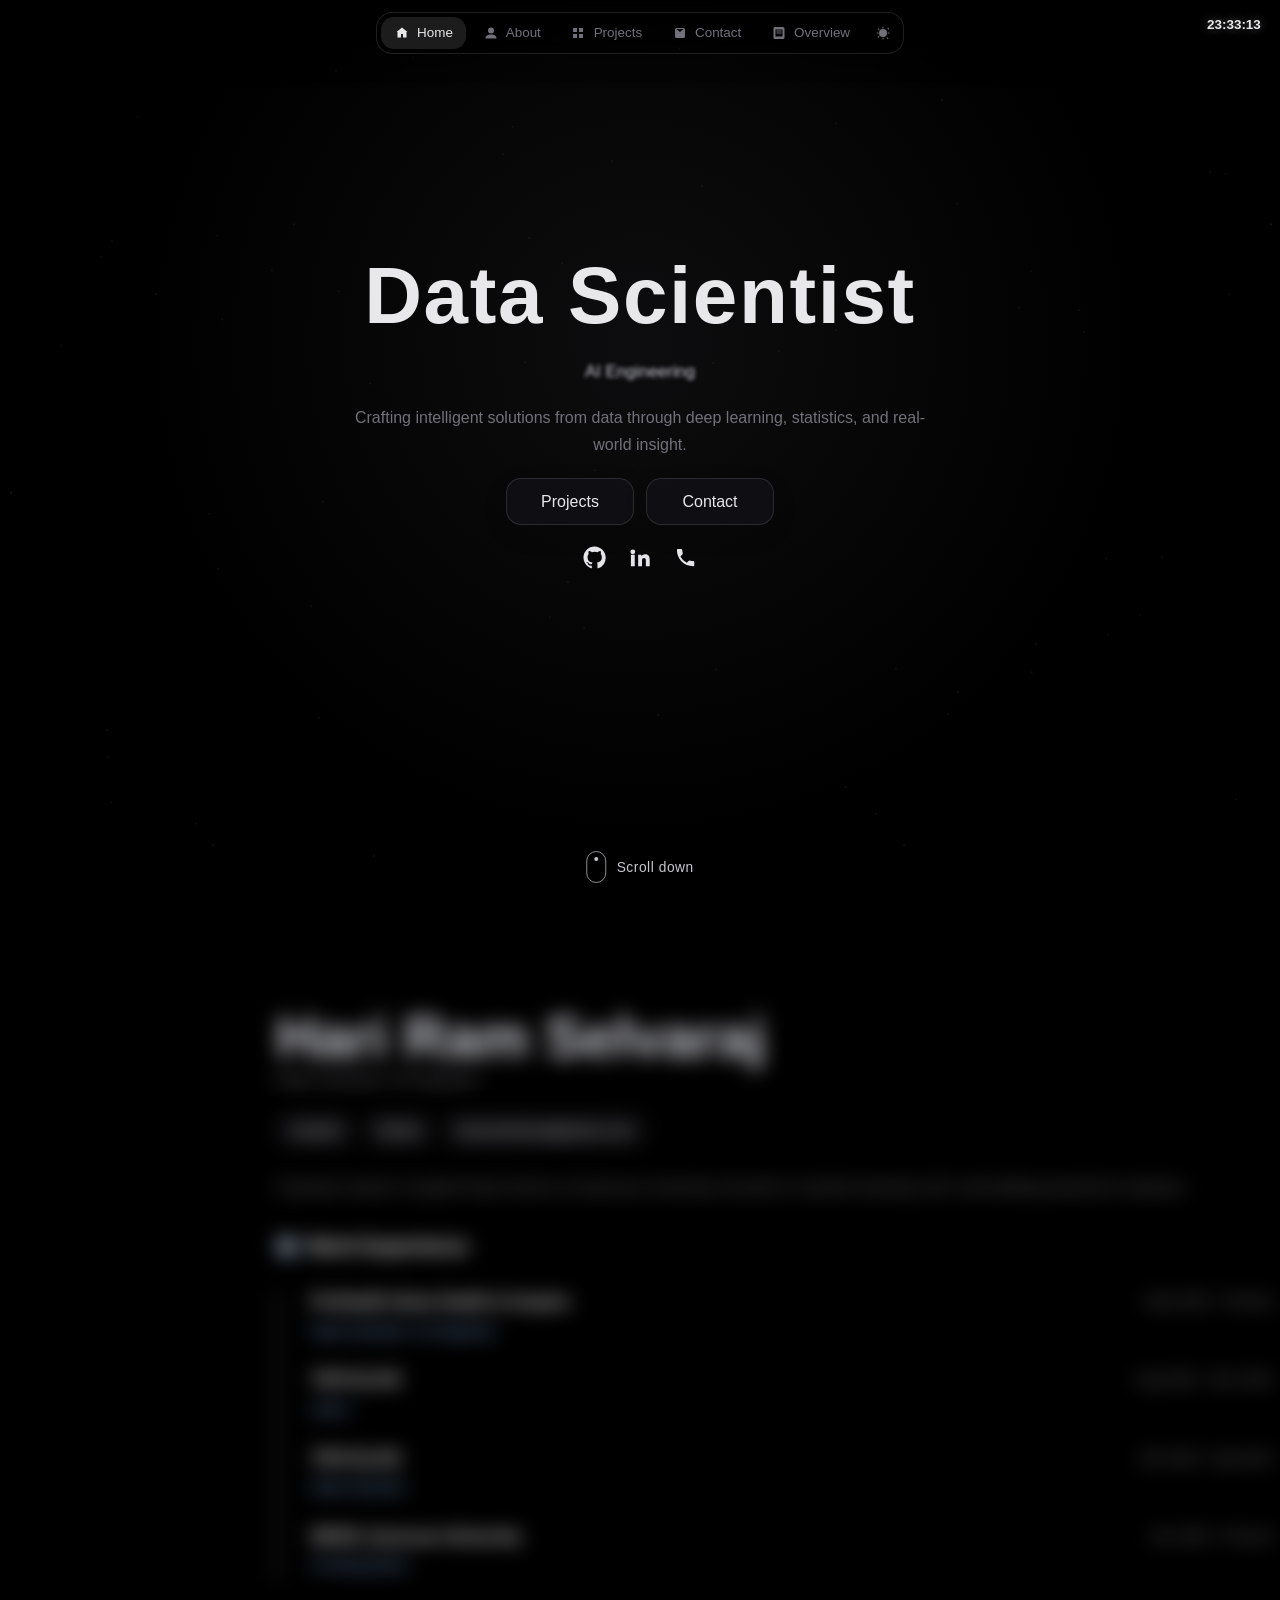
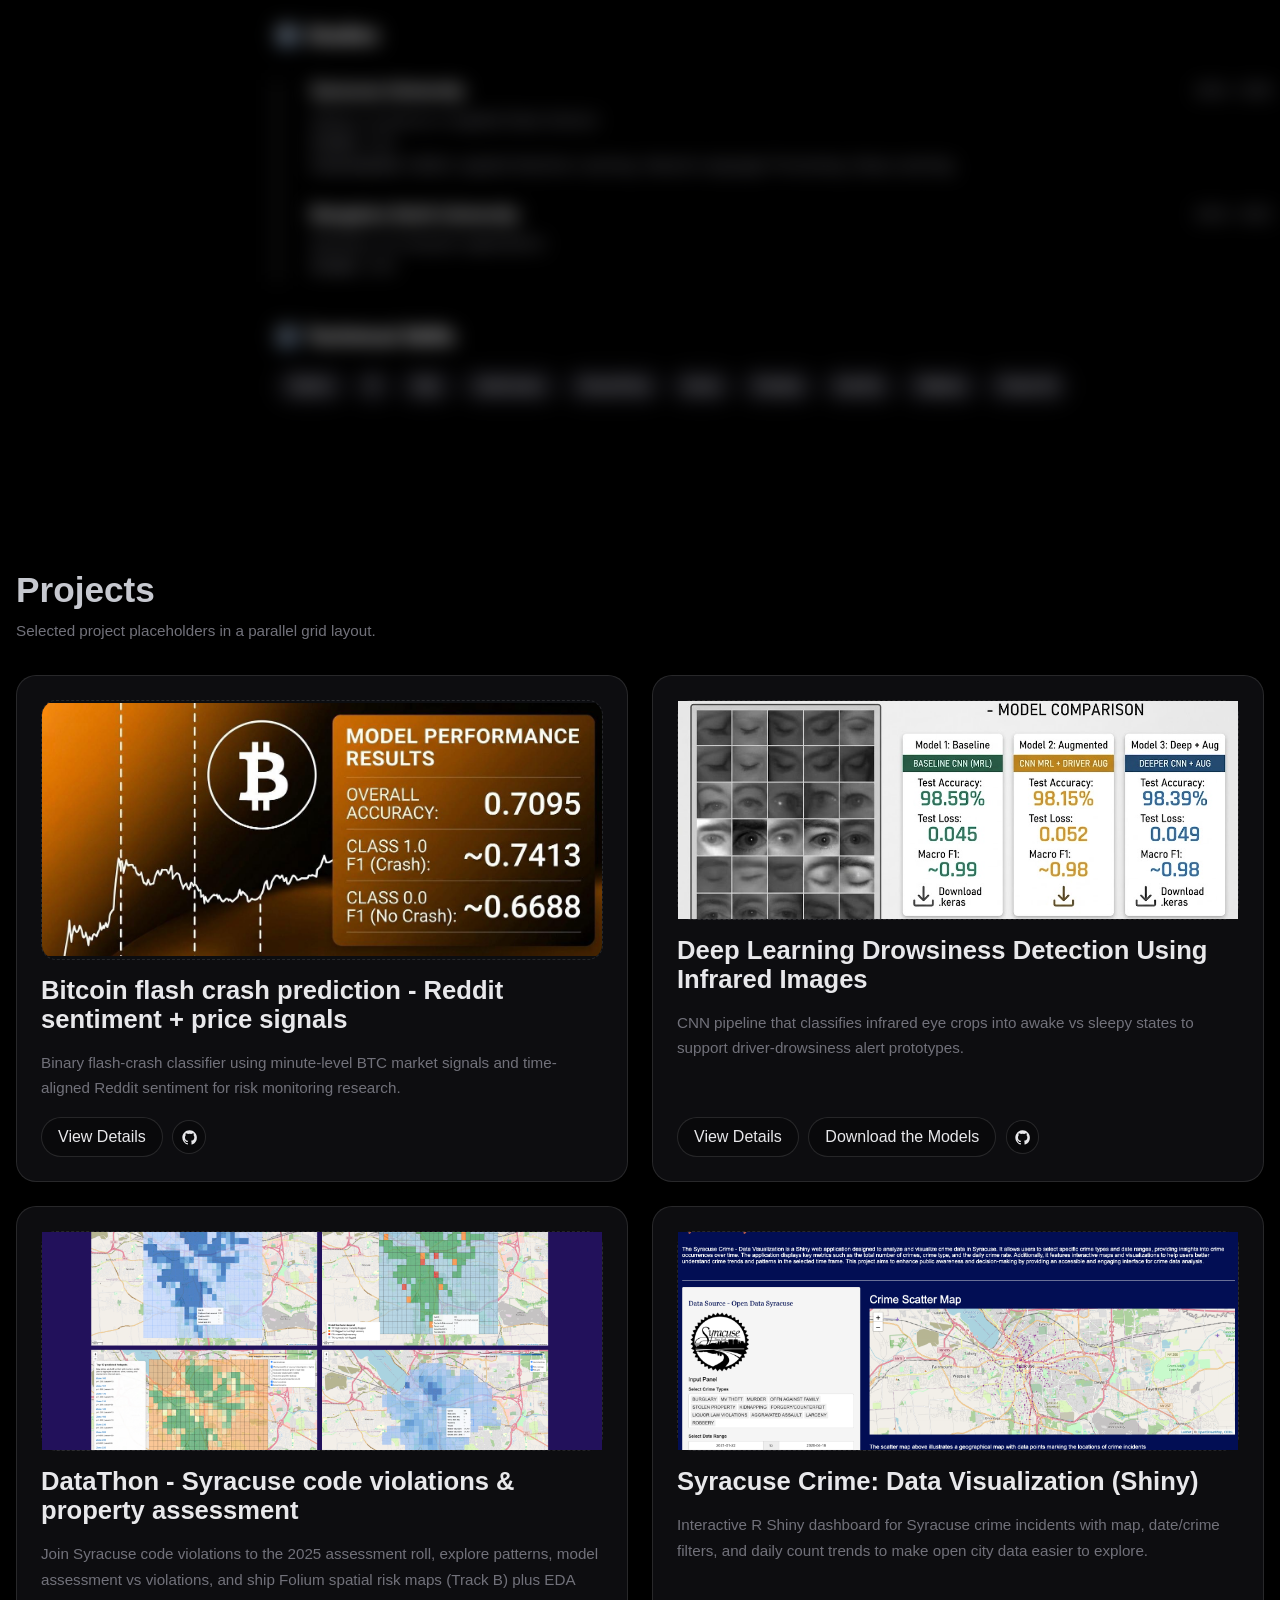
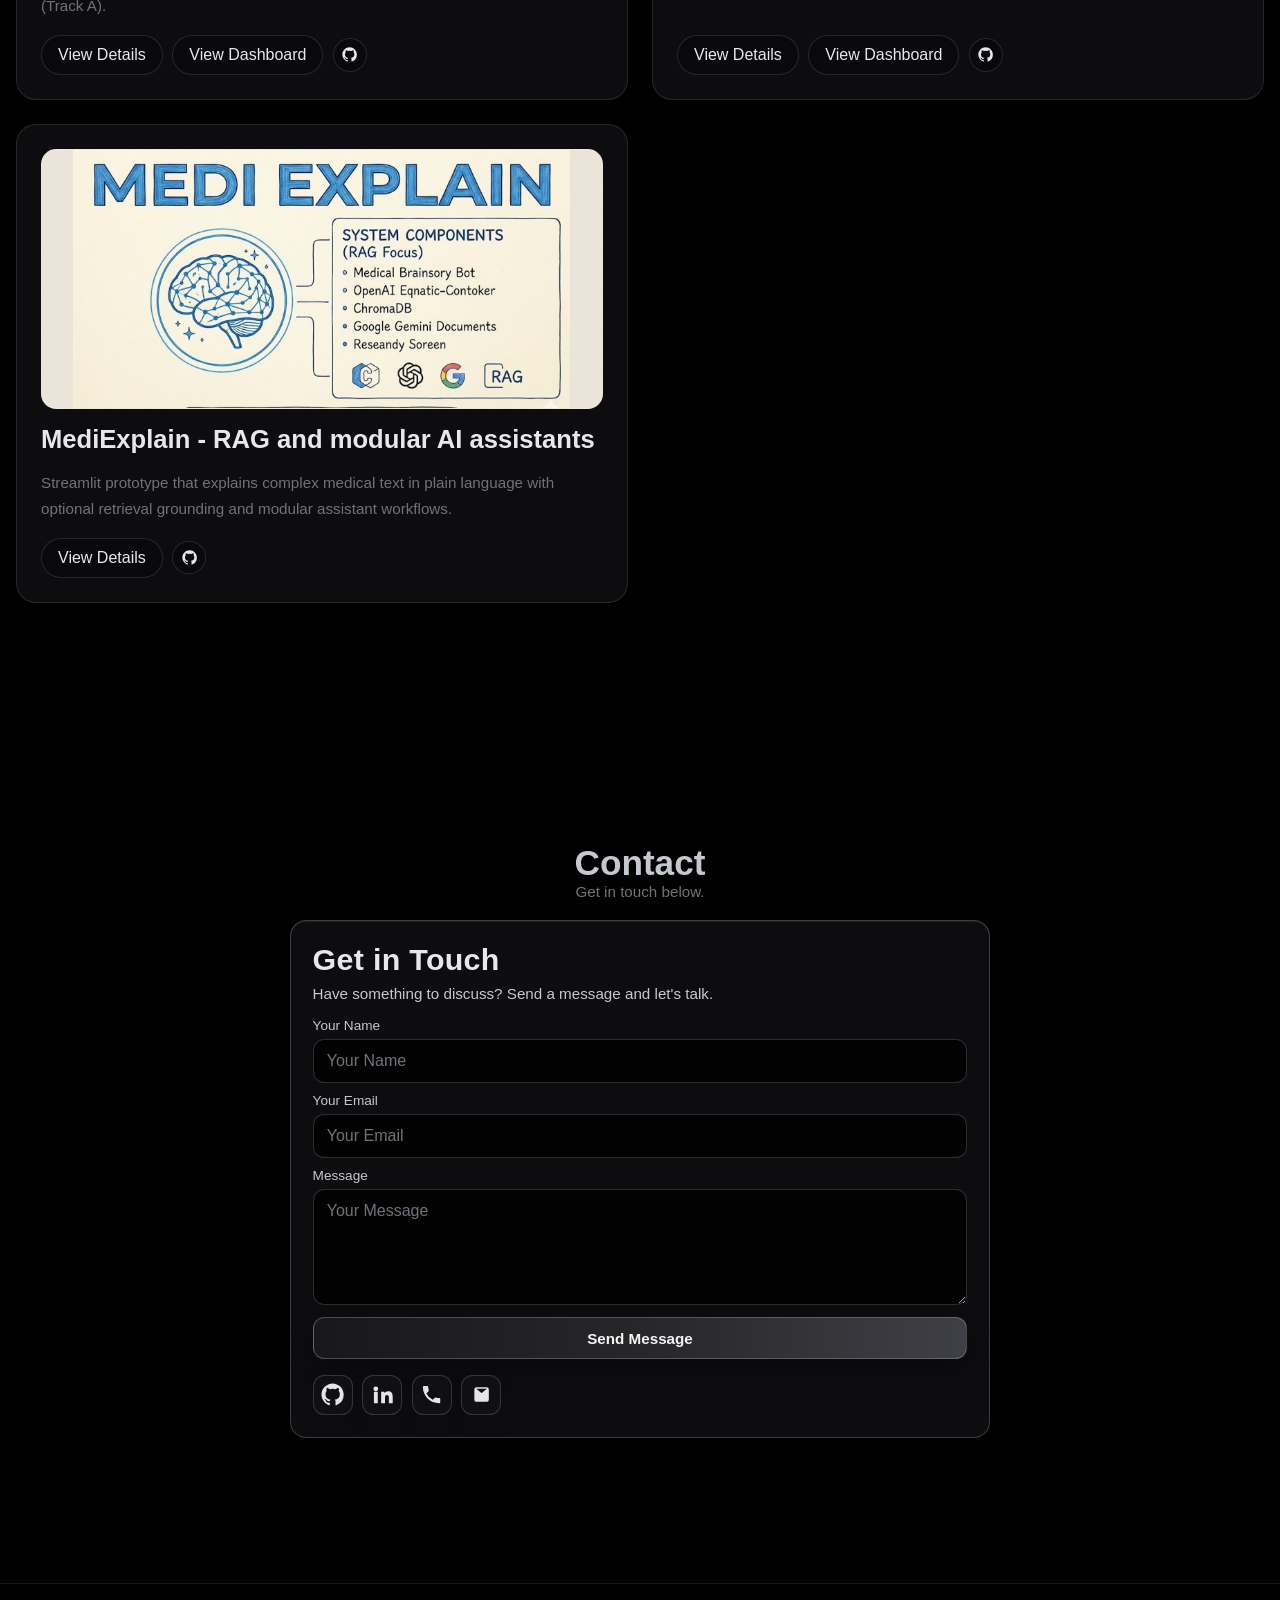
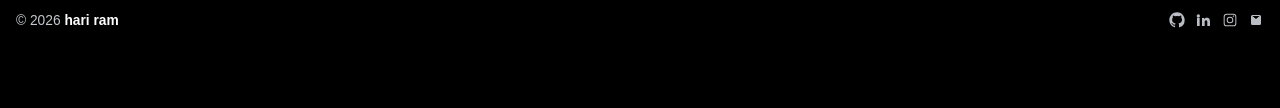
==== commit 6fd235fa: "Update portfolio site; remove portfolio-references from repo - Refresh my-portfolio layout, assets, " ====
--- a/my-portfolio/index.html
+++ b/my-portfolio/index.html
@@ -144,11 +144,6 @@
           </aside>
 
           <div class="about-content">
-            <div class="callout-pill about-reveal">
-              <span>Schedule a call</span>
-              <span class="callout-arrow">></span>
-            </div>
-
             <div class="about-hero about-reveal" id="Introduction">
               <h2 class="about-name">Hari Ram Selvaraj</h2>
               <p class="about-role">Data Scientist | AI Engineer</p>
@@ -167,8 +162,7 @@
               </p>
             </div>
 
-            <div class="about-duo">
-              <div class="about-block about-reveal" id="Work Experience">
+            <div class="about-block about-reveal" id="Work Experience">
                 <h3 class="section-title">
                   <span class="section-icon" aria-hidden="true">
                     <svg viewBox="0 0 24 24">
@@ -207,9 +201,9 @@
                     <p class="accent-copy">AI Researcher</p>
                   </article>
                 </div>
-              </div>
-
-              <div class="about-block about-reveal studies-block" id="Studies">
+            </div>
+
+            <div class="about-block about-reveal" id="Studies">
                 <h3 class="section-title">
                   <span class="section-icon" aria-hidden="true">
                     <svg viewBox="0 0 24 24">
@@ -240,7 +234,6 @@
                     <p><strong>Grade:</strong> 3.09</p>
                   </article>
                 </div>
-              </div>
             </div>
 
             <div class="about-block about-reveal" id="Technical Skills">
@@ -284,7 +277,13 @@
             <article class="project-card" data-project-card data-project-id="1">
               <div class="project-card-glow"></div>
               <div class="project-card-inner">
-                <div class="project-card-media" aria-hidden="true"></div>
+                <div class="project-card-media project-card-media--contain project-card-media--contain-dark">
+                  <img
+                    src="./assets/WhatsApp%20Image%202026-04-18%20at%2013.03.43.jpeg"
+                    alt="Bitcoin flash crash model performance and chart preview"
+                    loading="lazy"
+                  />
+                </div>
                <h3>Bitcoin flash crash prediction  -  Reddit sentiment + price signals</h3>
                 <p>
                   Binary flash-crash classifier using minute-level BTC market signals and
@@ -302,7 +301,9 @@
             <article class="project-card" data-project-card data-project-id="2">
               <div class="project-card-glow"></div>
               <div class="project-card-inner">
-                <div class="project-card-media" aria-hidden="true"></div>
+                <div class="project-card-media">
+                  <img src="./assets/Deep_Learning_Porject_preview.jpeg" alt="Deep learning drowsiness detection preview" loading="lazy" />
+                </div>
                 <h3>Deep Learning Drowsiness Detection Using Infrared Images</h3>
                 <p>
                   CNN pipeline that classifies infrared eye crops into awake vs sleepy states
@@ -310,7 +311,10 @@
                 </p>
                 <div class="project-card-actions">
                   <a class="project-card-link project-card-view" href="#">View Details</a>
-                  <a class="project-card-link" href="https://snipofist.github.io/Deep_Learning-Drowsiness_Detection_Using_Infrared_Images/">Download the Models</a>
+                  <a
+                    class="project-card-link project-card-link--shine"
+                    href="https://snipofist.github.io/Deep_Learning-Drowsiness_Detection_Using_Infrared_Images/"
+                    ><span class="project-card-link-shine-label">Download the Models</span></a>
                   <a class="project-card-github" href="https://github.com/SNIPOFIST/Deep_Learning-Drowsiness_Detection_Using_Infrared_Images" aria-label="View repository on GitHub">
                     <svg viewBox="0 0 24 24" aria-hidden="true"><path d="M12 .5C5.65.5.5 5.66.5 12.03c0 5.1 3.3 9.43 7.88 10.96.58.11.79-.25.79-.56 0-.27-.01-1.02-.02-2.01-3.2.7-3.88-1.54-3.88-1.54-.52-1.34-1.28-1.69-1.28-1.69-1.05-.72.08-.71.08-.71 1.16.08 1.77 1.2 1.77 1.2 1.03 1.78 2.7 1.26 3.36.97.1-.75.4-1.26.73-1.55-2.56-.29-5.25-1.29-5.25-5.73 0-1.27.45-2.31 1.19-3.12-.12-.29-.52-1.46.11-3.04 0 0 .98-.31 3.2 1.19a11.1 11.1 0 0 1 5.83 0c2.22-1.5 3.2-1.19 3.2-1.19.63 1.58.23 2.75.11 3.04.74.81 1.19 1.85 1.19 3.12 0 4.45-2.69 5.43-5.26 5.72.41.36.78 1.08.78 2.18 0 1.57-.01 2.84-.01 3.23 0 .31.21.68.8.56A11.54 11.54 0 0 0 23.5 12.03C23.5 5.66 18.35.5 12 .5Z"></path></svg>
                   </a>
@@ -321,7 +325,9 @@
             <article class="project-card" data-project-card data-project-id="3">
               <div class="project-card-glow"></div>
               <div class="project-card-inner">
-                <div class="project-card-media" aria-hidden="true"></div>
+                <div class="project-card-media">
+                  <img src="./assets/Syracuse Streets & Parcels Code Enforcement, Assessment, and Neighborhood Risk.png" alt="Syracuse streets and parcels project preview" loading="lazy" />
+                </div>
                 <h3>DataThon  -  Syracuse code violations &amp; property assessment</h3>
                 <p>
                   Join Syracuse code violations to the 2025 assessment roll, explore patterns, model assessment vs
@@ -329,7 +335,8 @@
                 </p>
                 <div class="project-card-actions">
                   <a class="project-card-link project-card-view" href="#">View Details</a>
-                  <a class="project-card-link" href="https://snipofist.github.io/DataThon26/">Open Dashboard</a>
+                  <a class="project-card-link project-card-link--shine" href="https://snipofist.github.io/DataThon26/"
+                    ><span class="project-card-link-shine-label">View Dashboard</span></a>
                   <a class="project-card-github" href="https://github.com/SNIPOFIST/DataThon26" aria-label="View repository on GitHub">
                     <svg viewBox="0 0 24 24" aria-hidden="true"><path d="M12 .5C5.65.5.5 5.66.5 12.03c0 5.1 3.3 9.43 7.88 10.96.58.11.79-.25.79-.56 0-.27-.01-1.02-.02-2.01-3.2.7-3.88-1.54-3.88-1.54-.52-1.34-1.28-1.69-1.28-1.69-1.05-.72.08-.71.08-.71 1.16.08 1.77 1.2 1.77 1.2 1.03 1.78 2.7 1.26 3.36.97.1-.75.4-1.26.73-1.55-2.56-.29-5.25-1.29-5.25-5.73 0-1.27.45-2.31 1.19-3.12-.12-.29-.52-1.46.11-3.04 0 0 .98-.31 3.2 1.19a11.1 11.1 0 0 1 5.83 0c2.22-1.5 3.2-1.19 3.2-1.19.63 1.58.23 2.75.11 3.04.74.81 1.19 1.85 1.19 3.12 0 4.45-2.69 5.43-5.26 5.72.41.36.78 1.08.78 2.18 0 1.57-.01 2.84-.01 3.23 0 .31.21.68.8.56A11.54 11.54 0 0 0 23.5 12.03C23.5 5.66 18.35.5 12 .5Z"></path></svg>
                   </a>
@@ -340,14 +347,19 @@
             <article class="project-card" data-project-card data-project-id="4">
               <div class="project-card-glow"></div>
               <div class="project-card-inner">
-                <div class="project-card-media" aria-hidden="true"></div>
+                <div class="project-card-media">
+                  <img src="./assets/Screenshot 2026-04-18 at 11.19.57 AM.png" alt="Syracuse crime data visualization dashboard preview" loading="lazy" />
+                </div>
                 <h3>Syracuse Crime: Data Visualization (Shiny)</h3>
                 <p>
                   Interactive R Shiny dashboard for Syracuse crime incidents with map, date/crime filters, and daily count trends to make open city data easier to explore.
                 </p>
                 <div class="project-card-actions">
                   <a class="project-card-link project-card-view" href="#">View Details</a>
-                  <a class="project-card-link" href="https://mydatasciencegallery.shinyapps.io/Syracuse_Crime_Data_Visualization/">Open Dashboard</a>
+                  <a
+                    class="project-card-link project-card-link--shine"
+                    href="https://mydatasciencegallery.shinyapps.io/Syracuse_Crime_Data_Visualization/"
+                    ><span class="project-card-link-shine-label">View Dashboard</span></a>
                   <a class="project-card-github" href="https://github.com/SNIPOFIST/Syracuse_City_Crime_Data_Visualization" aria-label="View repository on GitHub">
                     <svg viewBox="0 0 24 24" aria-hidden="true"><path d="M12 .5C5.65.5.5 5.66.5 12.03c0 5.1 3.3 9.43 7.88 10.96.58.11.79-.25.79-.56 0-.27-.01-1.02-.02-2.01-3.2.7-3.88-1.54-3.88-1.54-.52-1.34-1.28-1.69-1.28-1.69-1.05-.72.08-.71.08-.71 1.16.08 1.77 1.2 1.77 1.2 1.03 1.78 2.7 1.26 3.36.97.1-.75.4-1.26.73-1.55-2.56-.29-5.25-1.29-5.25-5.73 0-1.27.45-2.31 1.19-3.12-.12-.29-.52-1.46.11-3.04 0 0 .98-.31 3.2 1.19a11.1 11.1 0 0 1 5.83 0c2.22-1.5 3.2-1.19 3.2-1.19.63 1.58.23 2.75.11 3.04.74.81 1.19 1.85 1.19 3.12 0 4.45-2.69 5.43-5.26 5.72.41.36.78 1.08.78 2.18 0 1.57-.01 2.84-.01 3.23 0 .31.21.68.8.56A11.54 11.54 0 0 0 23.5 12.03C23.5 5.66 18.35.5 12 .5Z"></path></svg>
                   </a>
@@ -358,7 +370,13 @@
             <article class="project-card" data-project-card data-project-id="5">
               <div class="project-card-glow"></div>
               <div class="project-card-inner">
-                <div class="project-card-media" aria-hidden="true"></div>
+                <div class="project-card-media project-card-media--contain">
+                  <img
+                    src="./assets/Screenshot%202026-04-18%20at%201.09.34%E2%80%AFPM.png"
+                    alt="MediExplain Streamlit app preview"
+                    loading="lazy"
+                  />
+                </div>
                 <h3>MediExplain  -  RAG and modular AI assistants</h3>
                 <p>
                   Streamlit prototype that explains complex medical text in plain language
@@ -373,20 +391,6 @@
               </div>
             </article>
 
-            <article class="project-card" data-project-card data-project-id="6">
-              <div class="project-card-glow"></div>
-              <div class="project-card-inner">
-                <div class="project-card-media" aria-hidden="true"></div>
-                <h3>Project Title Six</h3>
-                <p>Short placeholder summary for a project overview and positioning.</p>
-                <div class="project-card-actions">
-                  <a class="project-card-link project-card-view" href="#">View Details</a>
-                  <a class="project-card-github" href="https://github.com/hariramselvaraj" aria-label="View GitHub profile">
-                    <svg viewBox="0 0 24 24" aria-hidden="true"><path d="M12 .5C5.65.5.5 5.66.5 12.03c0 5.1 3.3 9.43 7.88 10.96.58.11.79-.25.79-.56 0-.27-.01-1.02-.02-2.01-3.2.7-3.88-1.54-3.88-1.54-.52-1.34-1.28-1.69-1.28-1.69-1.05-.72.08-.71.08-.71 1.16.08 1.77 1.2 1.77 1.2 1.03 1.78 2.7 1.26 3.36.97.1-.75.4-1.26.73-1.55-2.56-.29-5.25-1.29-5.25-5.73 0-1.27.45-2.31 1.19-3.12-.12-.29-.52-1.46.11-3.04 0 0 .98-.31 3.2 1.19a11.1 11.1 0 0 1 5.83 0c2.22-1.5 3.2-1.19 3.2-1.19.63 1.58.23 2.75.11 3.04.74.81 1.19 1.85 1.19 3.12 0 4.45-2.69 5.43-5.26 5.72.41.36.78 1.08.78 2.18 0 1.57-.01 2.84-.01 3.23 0 .31.21.68.8.56A11.54 11.54 0 0 0 23.5 12.03C23.5 5.66 18.35.5 12 .5Z"></path></svg>
-                  </a>
-                </div>
-              </div>
-            </article>
           </div>
         </div>
       </section>
--- a/my-portfolio/styles.css
+++ b/my-portfolio/styles.css
@@ -612,6 +612,36 @@
     radial-gradient(circle at 20% 20%, color-mix(in srgb, var(--text-main) 6%, transparent), transparent 35%);
 }
 
+.project-card-media img {
+  width: 100%;
+  height: 100%;
+  display: block;
+  object-fit: cover;
+}
+
+/* Diagrams / screenshots where cropping hides labels (e.g. MediExplain) */
+.project-card-media--contain {
+  display: flex;
+  align-items: center;
+  justify-content: center;
+  overflow: hidden;
+  background: #ebe4d8;
+}
+
+.project-card-media--contain img {
+  object-fit: contain;
+  object-position: center;
+}
+
+/* Dark UI screenshots (e.g. Bitcoin metrics slide) */
+.project-card-media--contain.project-card-media--contain-dark {
+  background: #0c0d10;
+}
+
+.project-card:has(.project-card-media--contain) .project-card-inner {
+  grid-template-rows: 260px auto 1fr auto;
+}
+
 .project-card-meta {
   font-size: 0.78rem;
   letter-spacing: 0.06em;
@@ -681,6 +711,85 @@
 .project-card-link:hover {
   border-color: color-mix(in srgb, var(--text-main) 25%, transparent);
   background: color-mix(in srgb, var(--panel-bg) 88%, transparent);
+}
+
+/* Silver shine sweep: “Download the Models” + “View Dashboard” (left → right, every 3s) */
+.project-card-link--shine {
+  position: relative;
+  overflow: hidden;
+}
+
+.project-card-link-shine-label {
+  position: relative;
+  z-index: 1;
+}
+
+.project-card-link--shine::before {
+  content: "";
+  position: absolute;
+  top: -45%;
+  left: 0;
+  width: 42%;
+  height: 190%;
+  pointer-events: none;
+  z-index: 0;
+  transform: skewX(-18deg) translateX(-140%);
+  background: linear-gradient(
+    90deg,
+    transparent 0%,
+    color-mix(in srgb, #9ca3af 45%, transparent) 26%,
+    color-mix(in srgb, #f4f4f5 88%, white) 50%,
+    color-mix(in srgb, #9ca3af 45%, transparent) 74%,
+    transparent 100%
+  );
+  opacity: 0;
+  filter: blur(0.35px);
+  box-shadow:
+    0 0 16px color-mix(in srgb, #d4d4d8 55%, transparent),
+    0 0 30px color-mix(in srgb, #e4e4e9 28%, transparent),
+    0 0 42px color-mix(in srgb, #f8fafc 12%, transparent);
+  animation: project-card-link-shine 3s ease-in-out infinite;
+}
+
+html[data-theme="light"] .project-card-link--shine::before {
+  background: linear-gradient(
+    90deg,
+    transparent 0%,
+    color-mix(in srgb, #71717a 32%, transparent) 28%,
+    color-mix(in srgb, #fafafa 92%, white) 50%,
+    color-mix(in srgb, #71717a 32%, transparent) 72%,
+    transparent 100%
+  );
+  box-shadow:
+    0 0 14px color-mix(in srgb, #a1a1aa 45%, transparent),
+    0 0 26px color-mix(in srgb, #d4d4d8 35%, transparent),
+    0 0 38px color-mix(in srgb, #f4f4f5 22%, transparent);
+}
+
+@keyframes project-card-link-shine {
+  0% {
+    transform: skewX(-18deg) translateX(-140%);
+    opacity: 0;
+  }
+  12% {
+    opacity: 1;
+  }
+  42% {
+    transform: skewX(-18deg) translateX(260%);
+    opacity: 1;
+  }
+  50%,
+  100% {
+    transform: skewX(-18deg) translateX(260%);
+    opacity: 0;
+  }
+}
+
+@media (prefers-reduced-motion: reduce) {
+  .project-card-link--shine::before {
+    animation: none;
+    opacity: 0;
+  }
 }
 
 body.detail-open {
@@ -982,6 +1091,24 @@
   animation: active-text-shift 1.9s linear infinite;
 }
 
+html[data-theme="light"] .toc-link.is-current .toc-line {
+  background: rgba(82, 88, 102, 0.96);
+}
+
+html[data-theme="light"] .toc-link.is-current .toc-text {
+  background-image: linear-gradient(
+    90deg,
+    rgba(98, 104, 118, 0.98) 0%,
+    rgba(56, 62, 74, 1) 35%,
+    rgba(116, 122, 136, 0.98) 60%,
+    rgba(68, 74, 86, 1) 100%
+  );
+  text-shadow:
+    0 0 6px rgba(123, 131, 149, 0.5),
+    0 0 14px rgba(93, 102, 120, 0.38),
+    0 0 24px rgba(67, 75, 92, 0.28);
+}
+
 .toc-link:hover {
   transform: translateX(0.25rem);
   color: var(--text-main);
@@ -1111,28 +1238,6 @@
   font-size: 0.84rem;
 }
 
-.callout-pill {
-  display: inline-flex;
-  align-items: center;
-  gap: 0.7rem;
-  margin-bottom: 1rem;
-  padding: 0.3rem 0.35rem 0.3rem 0.9rem;
-  border-radius: 999px;
-  border: 1px solid color-mix(in srgb, #60a5fa 35%, transparent);
-  background: color-mix(in srgb, #60a5fa 12%, transparent);
-  color: var(--text-main);
-  font-size: 0.92rem;
-}
-
-.callout-arrow {
-  width: 1.8rem;
-  height: 1.8rem;
-  display: inline-grid;
-  place-items: center;
-  border-radius: 999px;
-  background: var(--panel-bg);
-}
-
 .about-hero {
   margin-bottom: 1.5rem;
   transform: translateY(calc((1 - var(--home-progress)) * 80px));
@@ -1182,21 +1287,6 @@
   margin-top: 2.5rem;
 }
 
-.about-duo {
-  display: grid;
-  grid-template-columns: minmax(0, 1fr) minmax(0, 1fr);
-  gap: 3rem;
-  align-items: end;
-}
-
-.about-duo .about-block {
-  margin-top: 1.8rem;
-}
-
-.studies-block {
-  margin-top: 3.2rem;
-}
-
 .about-block h3 {
   margin: 0 0 0.5rem;
   font-size: 1.25rem;
@@ -1319,6 +1409,7 @@
 
 #contact .content-shell {
   max-width: 840px;
+  text-align: center;
 }
 
 .contact-layout {
@@ -1336,6 +1427,7 @@
   box-shadow:
     0 14px 34px rgba(0, 0, 0, 0.35),
     inset 0 1px 0 rgba(255, 255, 255, 0.08);
+  text-align: left;
 }
 
 .contact-panel-head h3 {
@@ -1749,15 +1841,6 @@
     padding-left: 1rem;
   }
 
-  .about-duo {
-    grid-template-columns: 1fr;
-    gap: 0.6rem;
-  }
-
-  .studies-block {
-    margin-top: 1.2rem;
-  }
-
   .contact-layout {
     grid-template-columns: 1fr;
   }
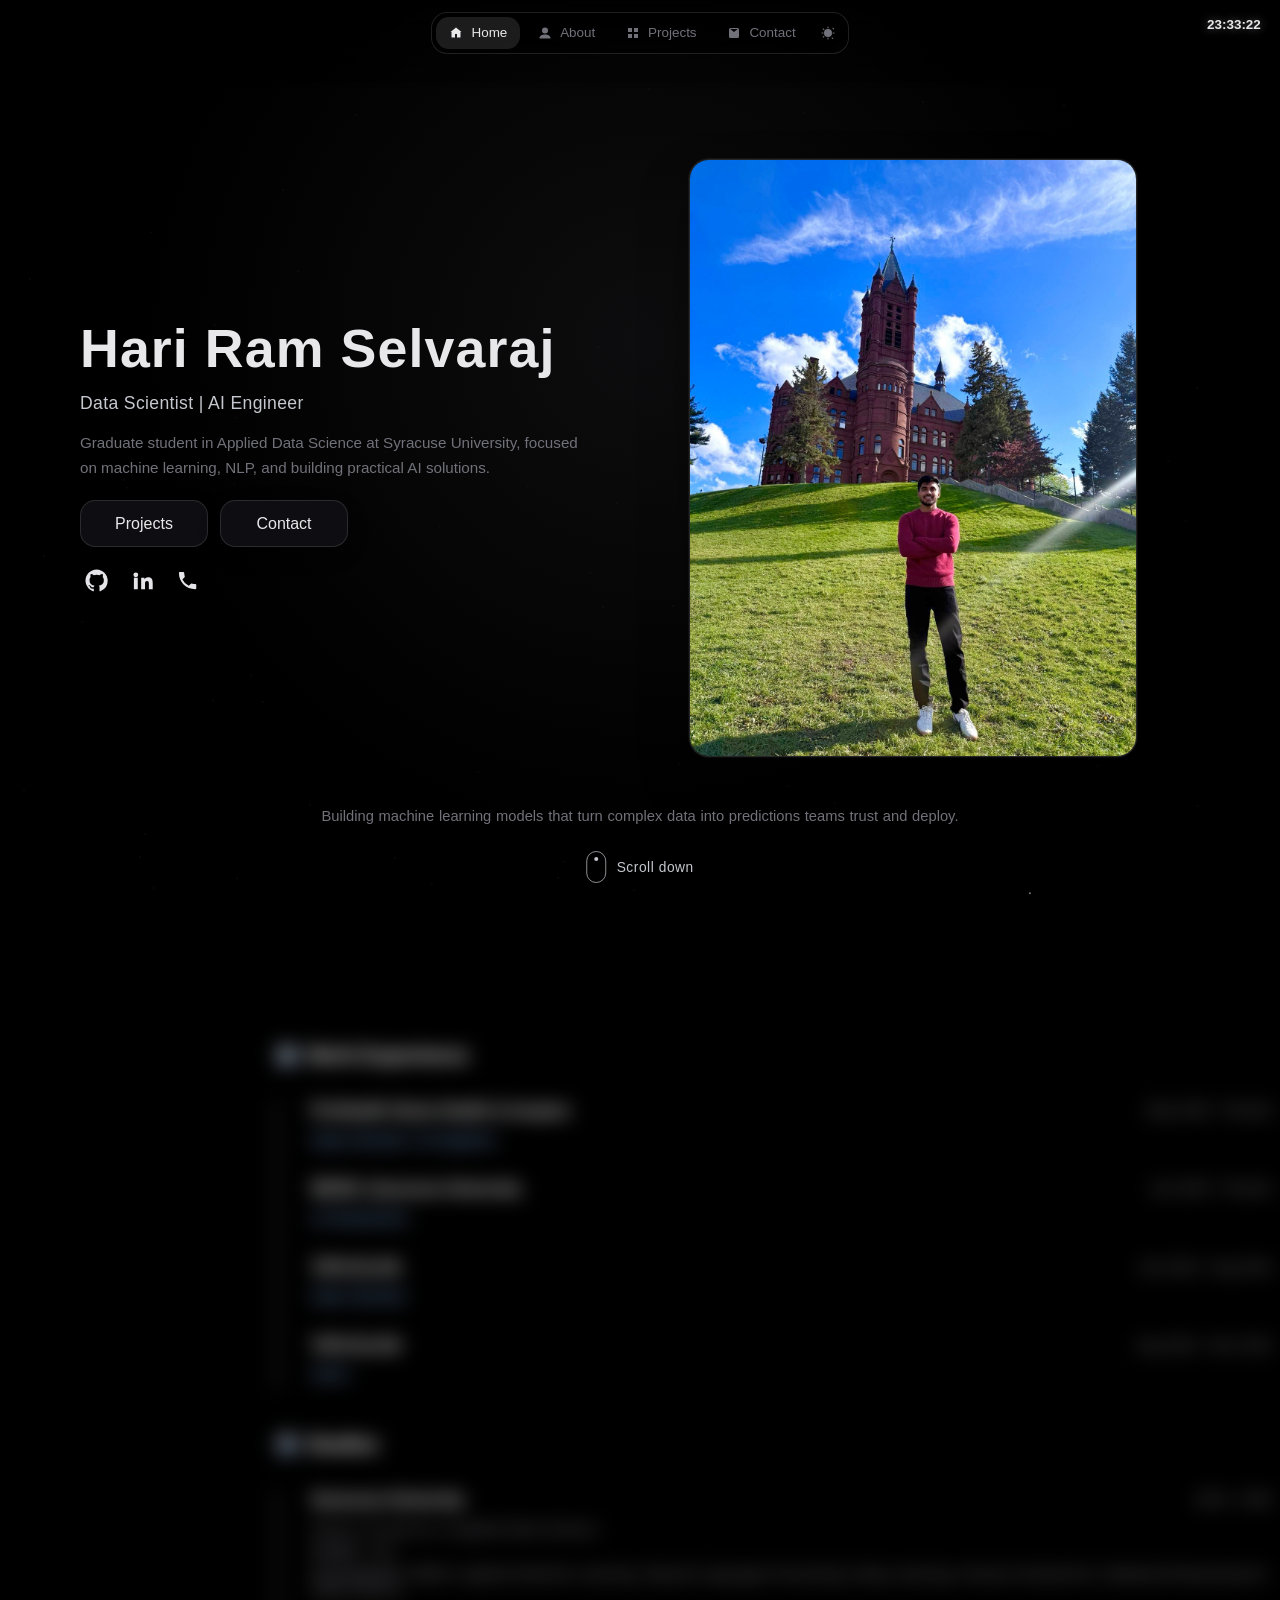
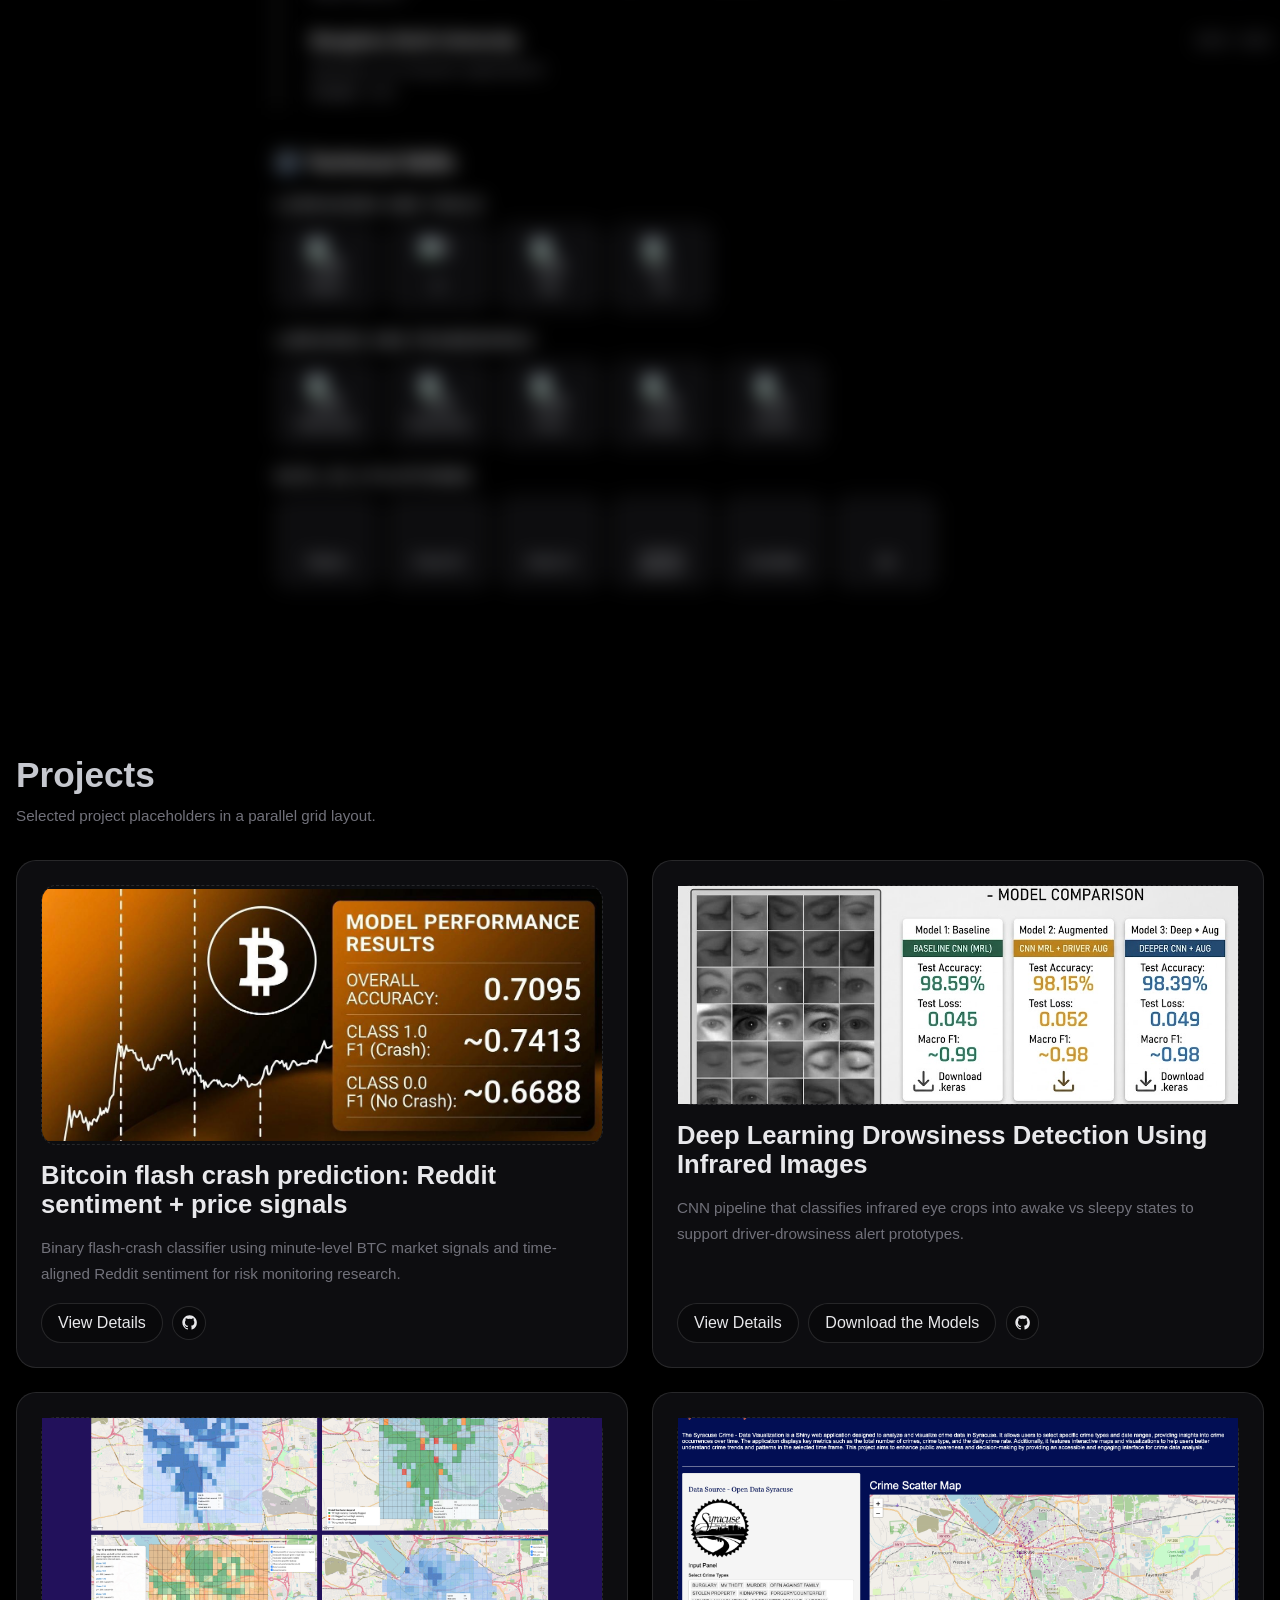
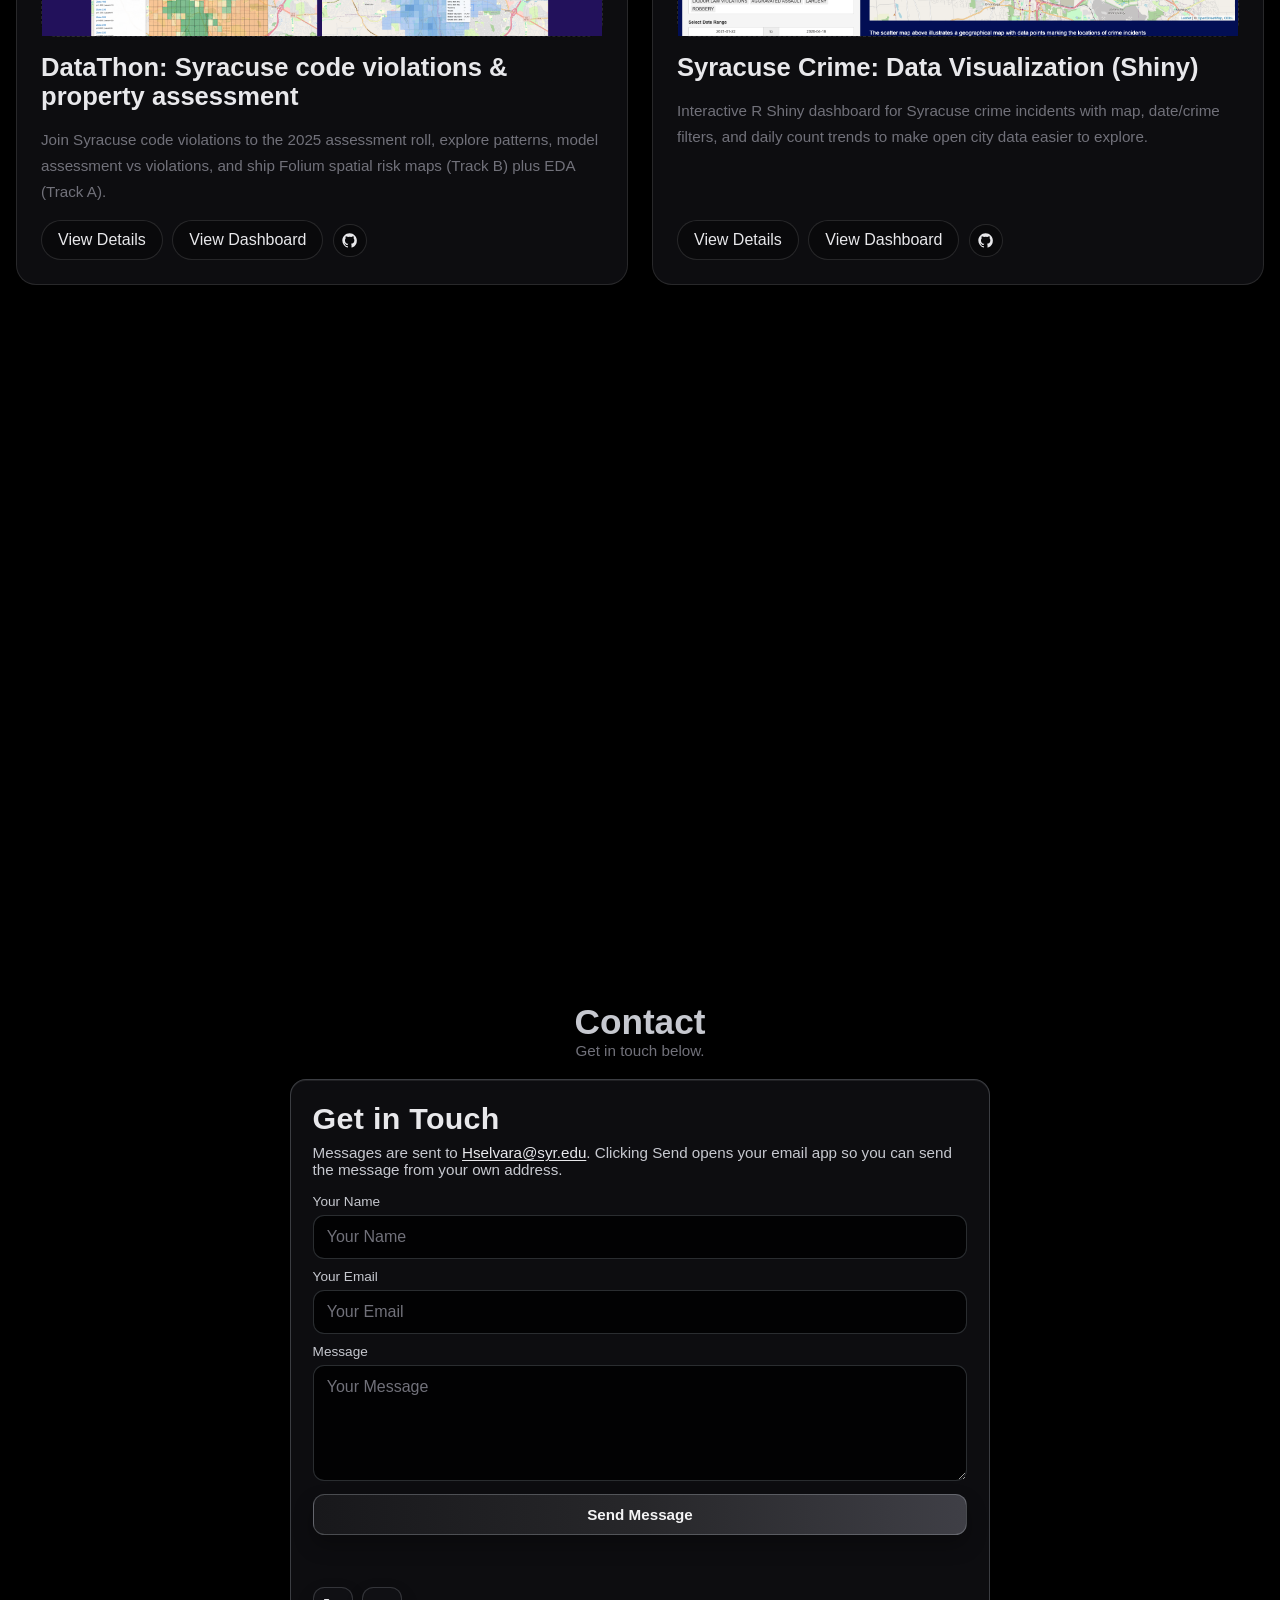
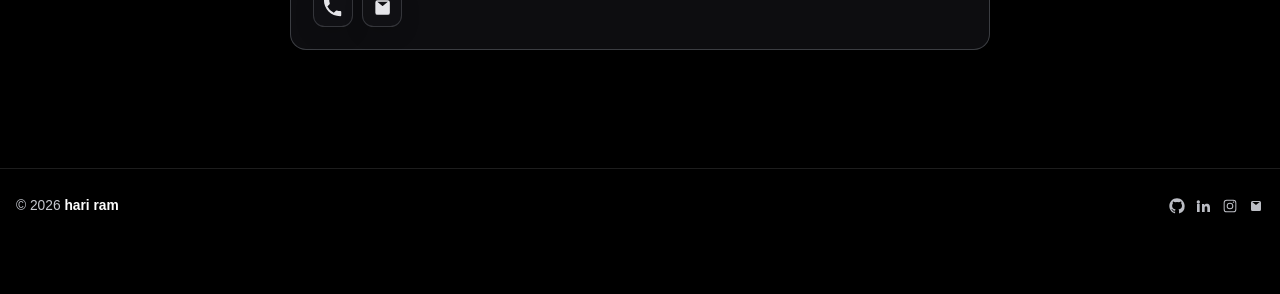
==== commit d18ade7d: "Revamp portfolio landing, skills, and contact flow. Redesign the hero with profile photo and word-by" ====
--- a/my-portfolio/index.html
+++ b/my-portfolio/index.html
@@ -11,7 +11,7 @@
       href="https://fonts.googleapis.com/css2?family=Bebas+Neue&display=swap"
       rel="stylesheet"
     />
-    <link rel="stylesheet" href="./styles.css" />
+    <link rel="stylesheet" href="./styles.css?v=10" />
   </head>
   <body>
     <canvas id="particles" aria-hidden="true"></canvas>
@@ -44,12 +44,6 @@
           </span>
           <span>Contact</span>
         </a>
-        <a class="top-toggle-link" href="./overview.html">
-          <span class="nav-icon" aria-hidden="true">
-            <svg viewBox="0 0 24 24"><path d="M3.75 5.25A2.25 2.25 0 0 1 6 3h12a2.25 2.25 0 0 1 2.25 2.25v13.5A2.25 2.25 0 0 1 18 21H6a2.25 2.25 0 0 1-2.25-2.25Zm3 1.5v10.5h10.5V6.75Zm1.5 1.5h7.5v1.5h-7.5Zm0 3h7.5v1.5h-7.5Z"/></svg>
-          </span>
-          <span>Overview</span>
-        </a>
         <button class="theme-toggle" type="button" aria-label="Toggle light and dark mode">
           <span class="theme-icon theme-icon-sun" aria-hidden="true">
             <svg viewBox="0 0 24 24"><path d="M12 18a6 6 0 1 0-6-6 6 6 0 0 0 6 6Zm0-15.75a.75.75 0 0 1 .75.75v1.5a.75.75 0 0 1-1.5 0V3a.75.75 0 0 1 .75-.75Zm0 16.5a.75.75 0 0 1 .75.75V21a.75.75 0 0 1-1.5 0v-1.5a.75.75 0 0 1 .75-.75ZM4.22 5.28a.75.75 0 0 1 1.06 0l1.06 1.06A.75.75 0 1 1 5.28 7.4L4.22 6.34a.75.75 0 0 1 0-1.06Zm13.44 13.44a.75.75 0 0 1 1.06 0l1.06 1.06a.75.75 0 0 1-1.06 1.06l-1.06-1.06a.75.75 0 0 1 0-1.06ZM2.25 12a.75.75 0 0 1 .75-.75h1.5a.75.75 0 0 1 0 1.5H3a.75.75 0 0 1-.75-.75Zm16.5 0a.75.75 0 0 1 .75-.75H21a.75.75 0 0 1 0 1.5h-1.5a.75.75 0 0 1-.75-.75ZM5.28 16.6a.75.75 0 0 1 1.06 1.06L5.28 18.72a.75.75 0 0 1-1.06-1.06Zm13.44-11.32a.75.75 0 0 1 1.06-1.06l1.06 1.06a.75.75 0 1 1-1.06 1.06Z"/></svg>
@@ -64,35 +58,18 @@
 
     <main>
       <section id="home" class="landing">
-        <div class="home-shell">
-          <div class="home-copy">
-            <div class="home-identity">
-              <div class="home-heading">
-                <h1 class="home-title">
-                  <span class="title-letter">D</span><span class="title-letter">a</span><span class="title-letter">t</span><span class="title-letter">a</span>
-                  <span class="title-letter" style="margin-left: 0.3em;"></span>
-                  <span class="title-letter">S</span><span class="title-letter">c</span><span class="title-letter">i</span><span class="title-letter">e</span><span class="title-letter">n</span><span class="title-letter">t</span><span class="title-letter">i</span><span class="title-letter">s</span><span class="title-letter">t</span>
-                </h1>
-              </div>
-            </div>
-            <div class="role-rotator" aria-label="Rotating roles">
-              <div class="role-track">
-                <div class="role-item">ML Engineering</div>
-                <div class="role-item">Data Analysis</div>
-                <div class="role-item">AI Engineering</div>
-                <div class="role-item">ML Engineering</div>
-              </div>
-            </div>
-            <p class="home-description">
-              Crafting intelligent solutions from data through deep learning, statistics, and
-              real-world insight.
+        <div class="home-shell home-shell--split">
+          <div class="home-col home-col--content">
+            <h1 class="home-name">Hari Ram Selvaraj</h1>
+            <p class="home-role">Data Scientist | AI Engineer</p>
+            <p class="home-bio">
+              Graduate student in Applied Data Science at Syracuse University, focused on machine
+              learning, NLP, and building practical AI solutions.
             </p>
-
             <div class="home-actions">
               <a class="home-button" href="#projects">Projects</a>
               <a class="home-button" href="#contact">Contact</a>
             </div>
-
             <div class="home-socials" aria-label="Social links">
               <a class="social-link icon-glow" data-icon-glow href="https://github.com/hariramselvaraj" target="_blank" rel="noreferrer" aria-label="GitHub">
                 <svg viewBox="0 0 24 24" aria-hidden="true">
@@ -111,6 +88,20 @@
               </a>
             </div>
           </div>
+          <div class="home-col home-col--photo">
+            <figure class="home-photo">
+              <img
+                src="./assets/Hari_Image.jpeg"
+                alt="Hari Ram Selvaraj at Syracuse University"
+                width="480"
+                height="640"
+                decoding="async"
+              />
+            </figure>
+          </div>
+        </div>
+        <div class="home-tagline-wrap">
+          <p class="home-tagline-line" id="home-tagline-line" aria-live="polite"></p>
         </div>
         <button class="scroll-cue" id="scroll-cue" type="button" aria-label="Scroll to About section">
           <span class="scroll-cue-mouse"><span class="scroll-cue-dot"></span></span>
@@ -120,10 +111,6 @@
 
       <section id="about" class="about-section section">
         <aside class="about-toc" id="about-toc" aria-label="About page table of contents">
-          <button class="toc-link about-reveal" data-target="Introduction" type="button">
-            <span class="toc-line"></span>
-            <span class="toc-text">Introduction</span>
-          </button>
           <button class="toc-link about-reveal" data-target="Work Experience" type="button">
             <span class="toc-line"></span>
             <span class="toc-text">Work Experience</span>
@@ -144,24 +131,6 @@
           </aside>
 
           <div class="about-content">
-            <div class="about-hero about-reveal" id="Introduction">
-              <h2 class="about-name">Hari Ram Selvaraj</h2>
-              <p class="about-role">Data Scientist | AI Engineer</p>
-            </div>
-
-            <div class="social-actions about-reveal">
-              <a class="social-button" href="https://www.linkedin.com/in/hariramselvaraj/" target="_blank" rel="noreferrer">LinkedIn</a>
-              <a class="social-button" href="https://github.com/hariramselvaraj" target="_blank" rel="noreferrer">GitHub</a>
-              <a class="social-button" href="mailto:HariramSelvaraj@yahoo.com">HariramSelvaraj@yahoo.com</a>
-            </div>
-
-            <div class="about-copy about-reveal">
-              <p>
-                Graduate student in Applied Data Science at Syracuse University, focused on
-                machine learning, NLP, and building practical AI solutions.
-              </p>
-            </div>
-
             <div class="about-block about-reveal" id="Work Experience">
                 <h3 class="section-title">
                   <span class="section-icon" aria-hidden="true">
@@ -181,10 +150,10 @@
                   </article>
                   <article class="timeline-item">
                     <div class="item-head">
-                      <strong>TATA ELXSI</strong>
-                      <span>Aug 2022 - Dec 2022</span>
-                    </div>
-                    <p class="accent-copy">Intern</p>
+                      <strong>NEXIS, Syracuse University</strong>
+                      <span>Jan 2025 - Present</span>
+                    </div>
+                    <p class="accent-copy">AI Researcher</p>
                   </article>
                   <article class="timeline-item">
                     <div class="item-head">
@@ -195,10 +164,10 @@
                   </article>
                   <article class="timeline-item">
                     <div class="item-head">
-                      <strong>NEXIS, Syracuse University</strong>
-                      <span>Jan 2025 - Present</span>
-                    </div>
-                    <p class="accent-copy">AI Researcher</p>
+                      <strong>TATA ELXSI</strong>
+                      <span>Aug 2022 - Dec 2022</span>
+                    </div>
+                    <p class="accent-copy">Intern</p>
                   </article>
                 </div>
             </div>
@@ -219,10 +188,11 @@
                       <span>2024 - 2026</span>
                     </div>
                     <p>Master of Science in Applied Data Science</p>
-                    <p><strong>Grade:</strong> 3.93</p>
+                    <p><strong>Grade:</strong> 3.95</p>
                     <p>
                       <strong>Coursework:</strong> DBMS, Applied Machine Learning, Natural
-                      Language Processing, Deep Learning.
+                      Language Processing, Deep Learning, Human-Centered AI, Statistical Reasoning
+                      for Data Science.
                     </p>
                   </article>
                   <article class="timeline-item">
@@ -245,21 +215,84 @@
                 </span>
                 <span>Technical Skills</span>
               </h3>
-              <div class="skill-stack">
-                <div class="skill-item">
-                  <div class="skill-grid">
-                    <span class="tag">Python</span>
-                    <span class="tag">R</span>
-                    <span class="tag">SQL</span>
-                    <span class="tag">Scikit-learn</span>
-                    <span class="tag">TensorFlow</span>
-                    <span class="tag">Keras</span>
-                    <span class="tag">Pandas</span>
-                    <span class="tag">NumPy</span>
-                    <span class="tag">Tableau</span>
-                    <span class="tag">Power BI</span>
+              <div class="skills-icon-groups">
+                <section class="skills-group">
+                  <h4 class="skills-group-title">Languages and Tools</h4>
+                  <div class="skills-icon-grid">
+                    <div class="skill-icon-card">
+                      <img src="https://cdn.jsdelivr.net/gh/devicons/devicon@latest/icons/python/python-original.svg" alt="Python" loading="lazy" decoding="async" />
+                      <span>Python</span>
+                    </div>
+                    <div class="skill-icon-card">
+                      <img src="https://cdn.jsdelivr.net/gh/devicons/devicon@latest/icons/r/r-original.svg" alt="R" loading="lazy" decoding="async" />
+                      <span>R</span>
+                    </div>
+                    <div class="skill-icon-card">
+                      <img src="https://cdn.jsdelivr.net/gh/devicons/devicon@latest/icons/mysql/mysql-original.svg" alt="SQL" loading="lazy" decoding="async" />
+                      <span>SQL</span>
+                    </div>
+                    <div class="skill-icon-card">
+                      <img src="https://cdn.jsdelivr.net/gh/devicons/devicon@latest/icons/git/git-original.svg" alt="Git" loading="lazy" decoding="async" />
+                      <span>Git</span>
+                    </div>
                   </div>
-                </div>
+                </section>
+
+                <section class="skills-group">
+                  <h4 class="skills-group-title">Libraries and Frameworks</h4>
+                  <div class="skills-icon-grid">
+                    <div class="skill-icon-card">
+                      <img src="https://cdn.jsdelivr.net/gh/devicons/devicon@latest/icons/scikitlearn/scikitlearn-original.svg" alt="Scikit-learn" loading="lazy" decoding="async" />
+                      <span>Scikit-learn</span>
+                    </div>
+                    <div class="skill-icon-card">
+                      <img src="https://cdn.jsdelivr.net/gh/devicons/devicon@latest/icons/tensorflow/tensorflow-original.svg" alt="TensorFlow" loading="lazy" decoding="async" />
+                      <span>TensorFlow</span>
+                    </div>
+                    <div class="skill-icon-card">
+                      <img src="https://cdn.jsdelivr.net/gh/devicons/devicon@latest/icons/keras/keras-original.svg" alt="Keras" loading="lazy" decoding="async" />
+                      <span>Keras</span>
+                    </div>
+                    <div class="skill-icon-card">
+                      <img src="https://cdn.jsdelivr.net/gh/devicons/devicon@latest/icons/pandas/pandas-original.svg" alt="Pandas" loading="lazy" decoding="async" />
+                      <span>Pandas</span>
+                    </div>
+                    <div class="skill-icon-card">
+                      <img src="https://cdn.jsdelivr.net/gh/devicons/devicon@latest/icons/numpy/numpy-original.svg" alt="NumPy" loading="lazy" decoding="async" />
+                      <span>NumPy</span>
+                    </div>
+                  </div>
+                </section>
+
+                <section class="skills-group">
+                  <h4 class="skills-group-title">Data, BI &amp; platforms</h4>
+                  <div class="skills-icon-grid">
+                    <div class="skill-icon-card">
+                      <span class="skill-icon-brand skill-icon-brand--tableau" role="img" aria-label="Tableau"></span>
+                      <span>Tableau</span>
+                    </div>
+                    <div class="skill-icon-card">
+                      <span class="skill-icon-brand skill-icon-brand--powerbi" role="img" aria-label="Power BI"></span>
+                      <span>Power BI</span>
+                    </div>
+                    <div class="skill-icon-card">
+                      <span class="skill-icon-brand skill-icon-brand--googlecloud" role="img" aria-label="Google Cloud"></span>
+                      <span>Vertex AI</span>
+                    </div>
+                    <div class="skill-icon-card">
+                      <span class="skill-icon-brand skill-icon-brand--amazonaws" role="img" aria-label="Amazon Web Services"></span>
+                      <span>Amazon Bedrock</span>
+                    </div>
+                    <div class="skill-icon-card">
+                      <span class="skill-icon-brand skill-icon-brand--snowflake" role="img" aria-label="Snowflake"></span>
+                      <span>Snowflake</span>
+                    </div>
+                    <div class="skill-icon-card">
+                      <span class="skill-icon-brand skill-icon-brand--dbt" role="img" aria-label="dbt"></span>
+                      <span>dbt</span>
+                    </div>
+                  </div>
+                </section>
               </div>
             </div>
           </div>
@@ -284,7 +317,7 @@
                     loading="lazy"
                   />
                 </div>
-               <h3>Bitcoin flash crash prediction  -  Reddit sentiment + price signals</h3>
+               <h3>Bitcoin flash crash prediction: Reddit sentiment + price signals</h3>
                 <p>
                   Binary flash-crash classifier using minute-level BTC market signals and
                   time-aligned Reddit sentiment for risk monitoring research.
@@ -328,7 +361,7 @@
                 <div class="project-card-media">
                   <img src="./assets/Syracuse Streets & Parcels Code Enforcement, Assessment, and Neighborhood Risk.png" alt="Syracuse streets and parcels project preview" loading="lazy" />
                 </div>
-                <h3>DataThon  -  Syracuse code violations &amp; property assessment</h3>
+                <h3>DataThon: Syracuse code violations &amp; property assessment</h3>
                 <p>
                   Join Syracuse code violations to the 2025 assessment roll, explore patterns, model assessment vs
                   violations, and ship Folium spatial risk maps (Track B) plus EDA (Track A).
@@ -377,14 +410,14 @@
                     loading="lazy"
                   />
                 </div>
-                <h3>MediExplain  -  RAG and modular AI assistants</h3>
+                <h3>MediExplain: RAG and modular AI assistants</h3>
                 <p>
                   Streamlit prototype that explains complex medical text in plain language
                   with optional retrieval grounding and modular assistant workflows.
                 </p>
                 <div class="project-card-actions">
                   <a class="project-card-link project-card-view" href="#">View Details</a>
-                  <a class="project-card-github" href="https://github.com/SNIPOFIST/mediexplain-RAG_with_modular_AI_assistants-" aria-label="View repository on GitHub">
+                  <a class="project-card-github" href="https://github.com/SNIPOFIST/MediExplain---RAG-with-Modular-AI-assistants-Chatbot" aria-label="View repository on GitHub">
                     <svg viewBox="0 0 24 24" aria-hidden="true"><path d="M12 .5C5.65.5.5 5.66.5 12.03c0 5.1 3.3 9.43 7.88 10.96.58.11.79-.25.79-.56 0-.27-.01-1.02-.02-2.01-3.2.7-3.88-1.54-3.88-1.54-.52-1.34-1.28-1.69-1.28-1.69-1.05-.72.08-.71.08-.71 1.16.08 1.77 1.2 1.77 1.2 1.03 1.78 2.7 1.26 3.36.97.1-.75.4-1.26.73-1.55-2.56-.29-5.25-1.29-5.25-5.73 0-1.27.45-2.31 1.19-3.12-.12-.29-.52-1.46.11-3.04 0 0 .98-.31 3.2 1.19a11.1 11.1 0 0 1 5.83 0c2.22-1.5 3.2-1.19 3.2-1.19.63 1.58.23 2.75.11 3.04.74.81 1.19 1.85 1.19 3.12 0 4.45-2.69 5.43-5.26 5.72.41.36.78 1.08.78 2.18 0 1.57-.01 2.84-.01 3.23 0 .31.21.68.8.56A11.54 11.54 0 0 0 23.5 12.03C23.5 5.66 18.35.5 12 .5Z"></path></svg>
                   </a>
                 </div>
@@ -404,8 +437,12 @@
               <div class="contact-panel-head">
                 <h3>Get in Touch</h3>
               </div>
-              <p class="contact-panel-copy">Have something to discuss? Send a message and let's talk.</p>
-              <form class="contact-form" action="#" method="post">
+              <p class="contact-panel-copy">
+                Messages are sent to
+                <a href="mailto:Hselvara@syr.edu">Hselvara@syr.edu</a>. Clicking Send opens your
+                email app so you can send the message from your own address.
+              </p>
+              <form class="contact-form" id="contact-form" action="#" method="post" novalidate>
                 <label class="contact-field">
                   <span>Your Name</span>
                   <input type="text" name="name" placeholder="Your Name" />
@@ -419,18 +456,13 @@
                   <textarea name="message" rows="5" placeholder="Your Message"></textarea>
                 </label>
                 <button class="contact-submit" type="submit">Send Message</button>
+                <p class="contact-form-status" id="contact-form-status" role="status" aria-live="polite"></p>
               </form>
               <div class="contact-icons" aria-label="Contact links">
-                <a class="social-link contact-icon" href="https://github.com/hariramselvaraj" target="_blank" rel="noreferrer" aria-label="GitHub">
-                  <svg viewBox="0 0 24 24" aria-hidden="true"><path d="M12 .5C5.65.5.5 5.66.5 12.03c0 5.1 3.3 9.43 7.88 10.96.58.11.79-.25.79-.56 0-.27-.01-1.02-.02-2.01-3.2.7-3.88-1.54-3.88-1.54-.52-1.34-1.28-1.69-1.28-1.69-1.05-.72.08-.71.08-.71 1.16.08 1.77 1.2 1.77 1.2 1.03 1.78 2.7 1.26 3.36.97.1-.75.4-1.26.73-1.55-2.56-.29-5.25-1.29-5.25-5.73 0-1.27.45-2.31 1.19-3.12-.12-.29-.52-1.46.11-3.04 0 0 .98-.31 3.2 1.19a11.1 11.1 0 0 1 5.83 0c2.22-1.5 3.2-1.19 3.2-1.19.63 1.58.23 2.75.11 3.04.74.81 1.19 1.85 1.19 3.12 0 4.45-2.69 5.43-5.26 5.72.41.36.78 1.08.78 2.18 0 1.57-.01 2.84-.01 3.23 0 .31.21.68.8.56A11.54 11.54 0 0 0 23.5 12.03C23.5 5.66 18.35.5 12 .5Z"></path></svg>
-                </a>
-                <a class="social-link contact-icon" href="https://www.linkedin.com/in/hariramselvaraj/" target="_blank" rel="noreferrer" aria-label="LinkedIn">
-                  <svg viewBox="0 0 24 24" aria-hidden="true"><path d="M4.98 3.5a2.5 2.5 0 1 0 0 5.001A2.5 2.5 0 0 0 4.98 3.5ZM3 9h4v12H3V9Zm7 0h3.83v1.71h.05c.53-1 1.84-2.06 3.79-2.06 4.05 0 4.8 2.67 4.8 6.14V21h-4v-5.51c0-1.31-.03-3-1.83-3-1.84 0-2.12 1.43-2.12 2.91V21h-4V9Z"></path></svg>
-                </a>
                 <a class="social-link contact-icon" href="tel:+13154148890" aria-label="Phone">
                   <svg viewBox="0 0 24 24" aria-hidden="true"><path d="M6.62 10.79a15.05 15.05 0 0 0 6.59 6.59l2.2-2.2a1 1 0 0 1 1.01-.24c1.11.37 2.3.57 3.54.57a1 1 0 0 1 1 1V20a1 1 0 0 1-1 1C10.3 21 3 13.7 3 4a1 1 0 0 1 1-1h3.49a1 1 0 0 1 1 1c0 1.24.2 2.43.57 3.54a1 1 0 0 1-.24 1.01l-2.2 2.24Z"></path></svg>
                 </a>
-                <a class="social-link contact-icon" href="mailto:HariramSelvaraj@yahoo.com" aria-label="Email">
+                <a class="social-link contact-icon" href="mailto:Hselvara@syr.edu" aria-label="Email">
                   <svg viewBox="0 0 24 24" aria-hidden="true"><path d="M4.5 6.75A2.25 2.25 0 0 1 6.75 4.5h10.5a2.25 2.25 0 0 1 2.25 2.25v10.5a2.25 2.25 0 0 1-2.25 2.25H6.75A2.25 2.25 0 0 1 4.5 17.25Zm1.98-.75 5.02 4.19a.75.75 0 0 0 .96 0L17.48 6Z"></path></svg>
                 </a>
               </div>
@@ -459,7 +491,7 @@
               <path d="M7.25 2.5h9.5A4.75 4.75 0 0 1 21.5 7.25v9.5a4.75 4.75 0 0 1-4.75 4.75h-9.5A4.75 4.75 0 0 1 2.5 16.75v-9.5A4.75 4.75 0 0 1 7.25 2.5Zm0 1.5A3.25 3.25 0 0 0 4 7.25v9.5A3.25 3.25 0 0 0 7.25 20h9.5A3.25 3.25 0 0 0 20 16.75v-9.5A3.25 3.25 0 0 0 16.75 4Zm9.95 1.15a1.05 1.05 0 1 1-1.05 1.05 1.05 1.05 0 0 1 1.05-1.05ZM12 7a5 5 0 1 1-5 5 5 5 0 0 1 5-5Zm0 1.5A3.5 3.5 0 1 0 15.5 12 3.5 3.5 0 0 0 12 8.5Z"></path>
             </svg>
           </a>
-          <a class="footer-icon" href="mailto:HariramSelvaraj@yahoo.com" aria-label="Email">
+          <a class="footer-icon" href="mailto:Hselvara@syr.edu" aria-label="Email">
             <svg viewBox="0 0 24 24" aria-hidden="true">
               <path d="M4.5 6.75A2.25 2.25 0 0 1 6.75 4.5h10.5a2.25 2.25 0 0 1 2.25 2.25v10.5a2.25 2.25 0 0 1-2.25 2.25H6.75A2.25 2.25 0 0 1 4.5 17.25Zm1.98-.75 5.02 4.19a.75.75 0 0 0 .96 0L17.48 6Z"></path>
             </svg>
@@ -510,6 +542,6 @@
       </article>
     </section>
 
-    <script src="./script.js"></script>
+    <script src="./script.js?v=11"></script>
   </body>
 </html>
--- a/my-portfolio/styles.css
+++ b/my-portfolio/styles.css
@@ -28,7 +28,6 @@
   --star-rgb: 255, 255, 255;
   --meteor-head-rgb: 255, 255, 255;
   --meteor-mid-rgb: 196, 181, 253;
-  --home-progress: 0;
 }
 
 html[data-theme="light"] {
@@ -226,42 +225,125 @@
 .landing {
   position: relative;
   min-height: 100vh;
+  min-height: 100dvh;
   width: 100%;
+  overflow-x: clip;
+  display: flex;
+  align-items: center;
+  justify-content: center;
+  padding: clamp(4.5rem, 10vw, 6rem) 1rem 5rem;
+  box-sizing: border-box;
+  background: transparent;
+}
+
+.home-shell {
+  width: min(1120px, calc(100% - 2rem));
+  margin: 0 auto;
+}
+
+.home-shell--split {
+  display: grid;
+  grid-template-columns: minmax(0, 1fr) minmax(280px, 1.15fr);
+  gap: clamp(1.5rem, 4vw, 3rem);
+  align-items: center;
+}
+
+.home-col {
+  min-width: 0;
+}
+
+.home-col--content {
+  display: grid;
+  gap: 1rem;
+  justify-items: start;
+  text-align: left;
+  align-self: center;
+}
+
+.home-name {
+  margin: 0;
+  font-size: clamp(2.2rem, 4.2vw, 3.6rem);
+  font-weight: 700;
+  letter-spacing: 0.02em;
+  line-height: 1.08;
+  color: var(--text-main);
+  transition: color 220ms ease, text-shadow 220ms ease, transform 220ms ease;
+}
+
+.home-name:hover {
+  color: #ffffff;
+  text-shadow:
+    0 0 10px rgba(255, 255, 255, 0.85),
+    0 0 24px rgba(147, 197, 253, 0.6),
+    0 0 42px rgba(96, 165, 250, 0.45);
+  transform: translateY(-1px);
+}
+
+html[data-theme="light"] .home-name:hover {
+  color: var(--text-main);
+  text-shadow:
+    0 0 10px rgba(59, 130, 246, 0.35),
+    0 0 22px rgba(96, 165, 250, 0.28),
+    0 0 36px rgba(147, 197, 253, 0.2);
+}
+
+.home-role {
+  margin: 0;
+  font-size: 1.1rem;
+  color: var(--text-soft);
+  letter-spacing: 0.02em;
+}
+
+.home-bio {
+  margin: 0;
+  max-width: 36rem;
+  font-size: 0.95rem;
+  line-height: 1.65;
+  color: var(--text-muted);
+}
+
+.home-col--photo {
+  display: flex;
+  justify-content: center;
+  align-items: center;
+  align-self: center;
+  position: relative;
+  transform: none;
+  opacity: 1;
+}
+
+.home-col--photo,
+.home-col--photo .home-photo,
+.home-col--photo .home-photo img {
+  transform: none !important;
+  opacity: 1 !important;
+  transition: none !important;
+  will-change: auto;
+}
+
+.home-photo {
+  margin: 0;
+  width: min(100%, 28rem);
+  aspect-ratio: 3 / 4;
+  border-radius: 1.25rem;
   overflow: hidden;
-  display: flex;
-  align-items: center;
-  justify-content: center;
-  background: transparent;
-}
-
-.home-shell {
-  width: min(860px, calc(100% - 2rem));
-  display: grid;
-  grid-template-columns: 1fr;
-  justify-items: center;
-}
-
-.home-copy {
-  display: grid;
-  gap: 1rem;
-  justify-items: center;
-  text-align: center;
-  padding-bottom: 4.6rem;
-  transition: filter 220ms ease, transform 220ms ease, opacity 220ms ease;
-  filter: blur(calc(var(--home-progress) * 9px));
-  transform: translateY(calc(var(--home-progress) * 8px)) scale(calc(1 - (var(--home-progress) * 0.2)));
-  opacity: calc(1 - (var(--home-progress) * 0.45));
-}
-
-.home-identity {
-  display: grid;
-  justify-items: center;
-}
-
-.home-heading {
-  display: grid;
-  gap: 0.4rem;
-  justify-items: center;
+  border: 1px solid color-mix(in srgb, var(--panel-border) 90%, transparent);
+  background: color-mix(in srgb, var(--panel-bg) 70%, transparent);
+  box-shadow:
+    0 24px 48px rgba(0, 0, 0, 0.35),
+    0 0 0 1px color-mix(in srgb, var(--text-main) 6%, transparent);
+}
+
+.home-photo img {
+  width: 100%;
+  height: 100%;
+  display: block;
+  object-fit: cover;
+  object-position: center 18%;
+}
+
+.home-col--content .home-socials {
+  justify-content: flex-start;
 }
 
 .home-intro {
@@ -313,7 +395,8 @@
   position: relative;
   height: 2rem;
   overflow: hidden;
-  min-width: min(90vw, 28rem);
+  width: 100%;
+  max-width: min(100%, 22rem);
   -webkit-mask-image: linear-gradient(to bottom, transparent, black 20%, black 80%, transparent);
   mask-image: linear-gradient(to bottom, transparent, black 20%, black 80%, transparent);
 }
@@ -336,10 +419,55 @@
   transition: filter 180ms ease;
 }
 
-.home-description {
-  max-width: 38rem;
-  font-size: 1rem;
-  line-height: 1.7;
+.home-tagline-wrap {
+  position: absolute;
+  left: 50%;
+  transform: translateX(-50%);
+  bottom: calc(max(1rem, env(safe-area-inset-bottom)) + 3.5rem);
+  z-index: 1;
+  width: min(96vw, 72rem);
+  pointer-events: none;
+  overflow: hidden;
+}
+
+.home-tagline-line {
+  margin: 0;
+  min-height: 1.5rem;
+  display: flex;
+  flex-wrap: nowrap;
+  justify-content: center;
+  align-items: center;
+  gap: 0.32em;
+  white-space: nowrap;
+  font-size: clamp(0.72rem, 1.15vw, 1rem);
+  line-height: 1.4;
+  color: var(--text-muted);
+  text-align: center;
+}
+
+.home-tagline-word {
+  display: inline-block;
+  opacity: 0;
+  transform: translateY(0.55em);
+  transition:
+    opacity 200ms ease,
+    transform 200ms ease;
+}
+
+.home-tagline-word.is-in {
+  opacity: 1;
+  transform: translateY(0);
+}
+
+.home-tagline-word.is-out {
+  opacity: 0;
+  transform: translateY(-0.55em);
+}
+
+@media (prefers-reduced-motion: reduce) {
+  .home-tagline-word {
+    transition: none;
+  }
 }
 
 .home-actions,
@@ -347,7 +475,7 @@
   display: flex;
   flex-wrap: wrap;
   gap: 0.75rem;
-  justify-content: center;
+  justify-content: flex-start;
 }
 
 .home-actions {
@@ -410,13 +538,13 @@
   color: var(--text-soft);
   cursor: pointer;
   margin-top: 0;
-  opacity: calc(1 - (var(--scroll-progress) * 3.4));
+  opacity: calc(1 - (var(--scroll-progress) * 1.05));
   transition: opacity 180ms ease, color 180ms ease;
   position: absolute;
   left: 50%;
   bottom: max(1rem, env(safe-area-inset-bottom));
-  transform: translateX(-50%) translateY(calc(var(--scroll-progress) * -8px));
-  z-index: 1;
+  transform: translateX(-50%);
+  z-index: 3;
   pointer-events: auto;
 }
 
@@ -1240,10 +1368,6 @@
 
 .about-hero {
   margin-bottom: 1.5rem;
-  transform: translateY(calc((1 - var(--home-progress)) * 80px));
-  filter: blur(calc((1 - var(--home-progress)) * 6px));
-  opacity: calc(0.45 + (var(--home-progress) * 0.55));
-  transition: transform 220ms ease, filter 220ms ease, opacity 220ms ease;
 }
 
 .about-name {
@@ -1334,6 +1458,114 @@
 .skill-item {
   display: grid;
   gap: 0.75rem;
+}
+
+.skills-icon-groups {
+  display: grid;
+  gap: 1.35rem;
+}
+
+.skills-group {
+  display: grid;
+  gap: 0.8rem;
+}
+
+.skills-group-title {
+  margin: 0;
+  font-size: 0.88rem;
+  letter-spacing: 0.12em;
+  text-transform: uppercase;
+  color: var(--text-soft);
+}
+
+.skills-icon-grid {
+  display: grid;
+  grid-template-columns: repeat(auto-fill, minmax(92px, 1fr));
+  gap: 0.7rem;
+}
+
+.skill-icon-card {
+  min-height: 86px;
+  border: 1px solid color-mix(in srgb, var(--panel-border) 90%, transparent);
+  border-radius: 0.85rem;
+  background: color-mix(in srgb, var(--panel-bg) 88%, transparent);
+  display: grid;
+  place-items: center;
+  align-content: center;
+  gap: 0.5rem;
+  padding: 0.6rem 0.4rem;
+  transition: transform 160ms ease, border-color 160ms ease, box-shadow 160ms ease;
+}
+
+.skill-icon-card:hover {
+  transform: translateY(-1px);
+  border-color: color-mix(in srgb, #60a5fa 45%, var(--panel-border));
+  box-shadow: 0 10px 20px rgba(59, 130, 246, 0.12);
+}
+
+.skill-icon-card img {
+  width: 32px;
+  height: 32px;
+  object-fit: contain;
+  display: block;
+  filter: drop-shadow(0 0 8px rgba(96, 165, 250, 0.12));
+}
+
+/* Brand logos: mask + official colors (plain SVG <img> renders black) */
+.skill-icon-brand {
+  width: 32px;
+  height: 32px;
+  display: block;
+  flex-shrink: 0;
+  -webkit-mask-size: contain;
+  mask-size: contain;
+  -webkit-mask-repeat: no-repeat;
+  mask-repeat: no-repeat;
+  -webkit-mask-position: center;
+  mask-position: center;
+}
+
+.skill-icon-brand--tableau {
+  background-color: #e97627;
+  -webkit-mask-image: url("https://cdn.jsdelivr.net/npm/simple-icons@11.6.0/icons/tableau.svg");
+  mask-image: url("https://cdn.jsdelivr.net/npm/simple-icons@11.6.0/icons/tableau.svg");
+}
+
+.skill-icon-brand--powerbi {
+  background-color: #f2c811;
+  -webkit-mask-image: url("https://cdn.jsdelivr.net/npm/simple-icons@11.6.0/icons/powerbi.svg");
+  mask-image: url("https://cdn.jsdelivr.net/npm/simple-icons@11.6.0/icons/powerbi.svg");
+}
+
+.skill-icon-brand--googlecloud {
+  background-color: #4285f4;
+  -webkit-mask-image: url("https://cdn.jsdelivr.net/npm/simple-icons@11.6.0/icons/googlecloud.svg");
+  mask-image: url("https://cdn.jsdelivr.net/npm/simple-icons@11.6.0/icons/googlecloud.svg");
+}
+
+.skill-icon-brand--amazonaws {
+  background-color: #ff9900;
+  -webkit-mask-image: url("https://cdn.jsdelivr.net/npm/simple-icons@11.6.0/icons/amazonaws.svg");
+  mask-image: url("https://cdn.jsdelivr.net/npm/simple-icons@11.6.0/icons/amazonaws.svg");
+}
+
+.skill-icon-brand--snowflake {
+  background-color: #29b5e8;
+  -webkit-mask-image: url("https://cdn.jsdelivr.net/npm/simple-icons@11.6.0/icons/snowflake.svg");
+  mask-image: url("https://cdn.jsdelivr.net/npm/simple-icons@11.6.0/icons/snowflake.svg");
+}
+
+.skill-icon-brand--dbt {
+  background-color: #ff694b;
+  -webkit-mask-image: url("https://cdn.jsdelivr.net/npm/simple-icons@11.6.0/icons/dbt.svg");
+  mask-image: url("https://cdn.jsdelivr.net/npm/simple-icons@11.6.0/icons/dbt.svg");
+}
+
+.skill-icon-card span {
+  font-size: 0.75rem;
+  line-height: 1.2;
+  text-align: center;
+  color: var(--text-soft);
 }
 
 .info-item {
@@ -1502,6 +1734,23 @@
   transform: translateY(-1px);
 }
 
+.contact-panel-copy a {
+  color: var(--text-main);
+  text-decoration: underline;
+  text-underline-offset: 0.15em;
+}
+
+.contact-form-status {
+  margin: 0.35rem 0 0;
+  min-height: 1.25rem;
+  font-size: 0.86rem;
+  color: var(--text-soft);
+}
+
+.contact-form-status.is-error {
+  color: #f87171;
+}
+
 .contact-icons {
   margin-top: 1rem;
   display: flex;
@@ -1772,20 +2021,31 @@
     display: none;
   }
 
-  .home-shell {
+  .home-shell--split {
+    grid-template-columns: 1fr;
     gap: 2rem;
-    text-align: center;
-    position: relative;
-    padding-bottom: 0;
-  }
-
-  .home-identity {
-    flex-direction: column;
-    gap: 0.8rem;
-  }
-
-  .home-heading {
-    justify-items: center;
+  }
+
+  .home-col--content {
+    justify-items: start;
+    text-align: left;
+  }
+
+  .home-col--photo {
+    order: -1;
+  }
+
+  .home-photo {
+    width: min(100%, 22rem);
+  }
+
+  .home-tagline-wrap {
+    width: min(94vw, 72rem);
+    bottom: calc(max(1rem, env(safe-area-inset-bottom)) + 3.75rem);
+  }
+
+  .home-tagline-line {
+    font-size: clamp(0.66rem, 2.8vw, 0.88rem);
   }
 
   .projects-grid {
@@ -1807,16 +2067,6 @@
     padding-bottom: 0;
   }
 
-
-  .home-copy {
-    justify-items: center;
-    text-align: center;
-  }
-
-  .home-description {
-    max-width: 32rem;
-  }
-
   .about-sidebar {
     position: static;
     justify-items: start;
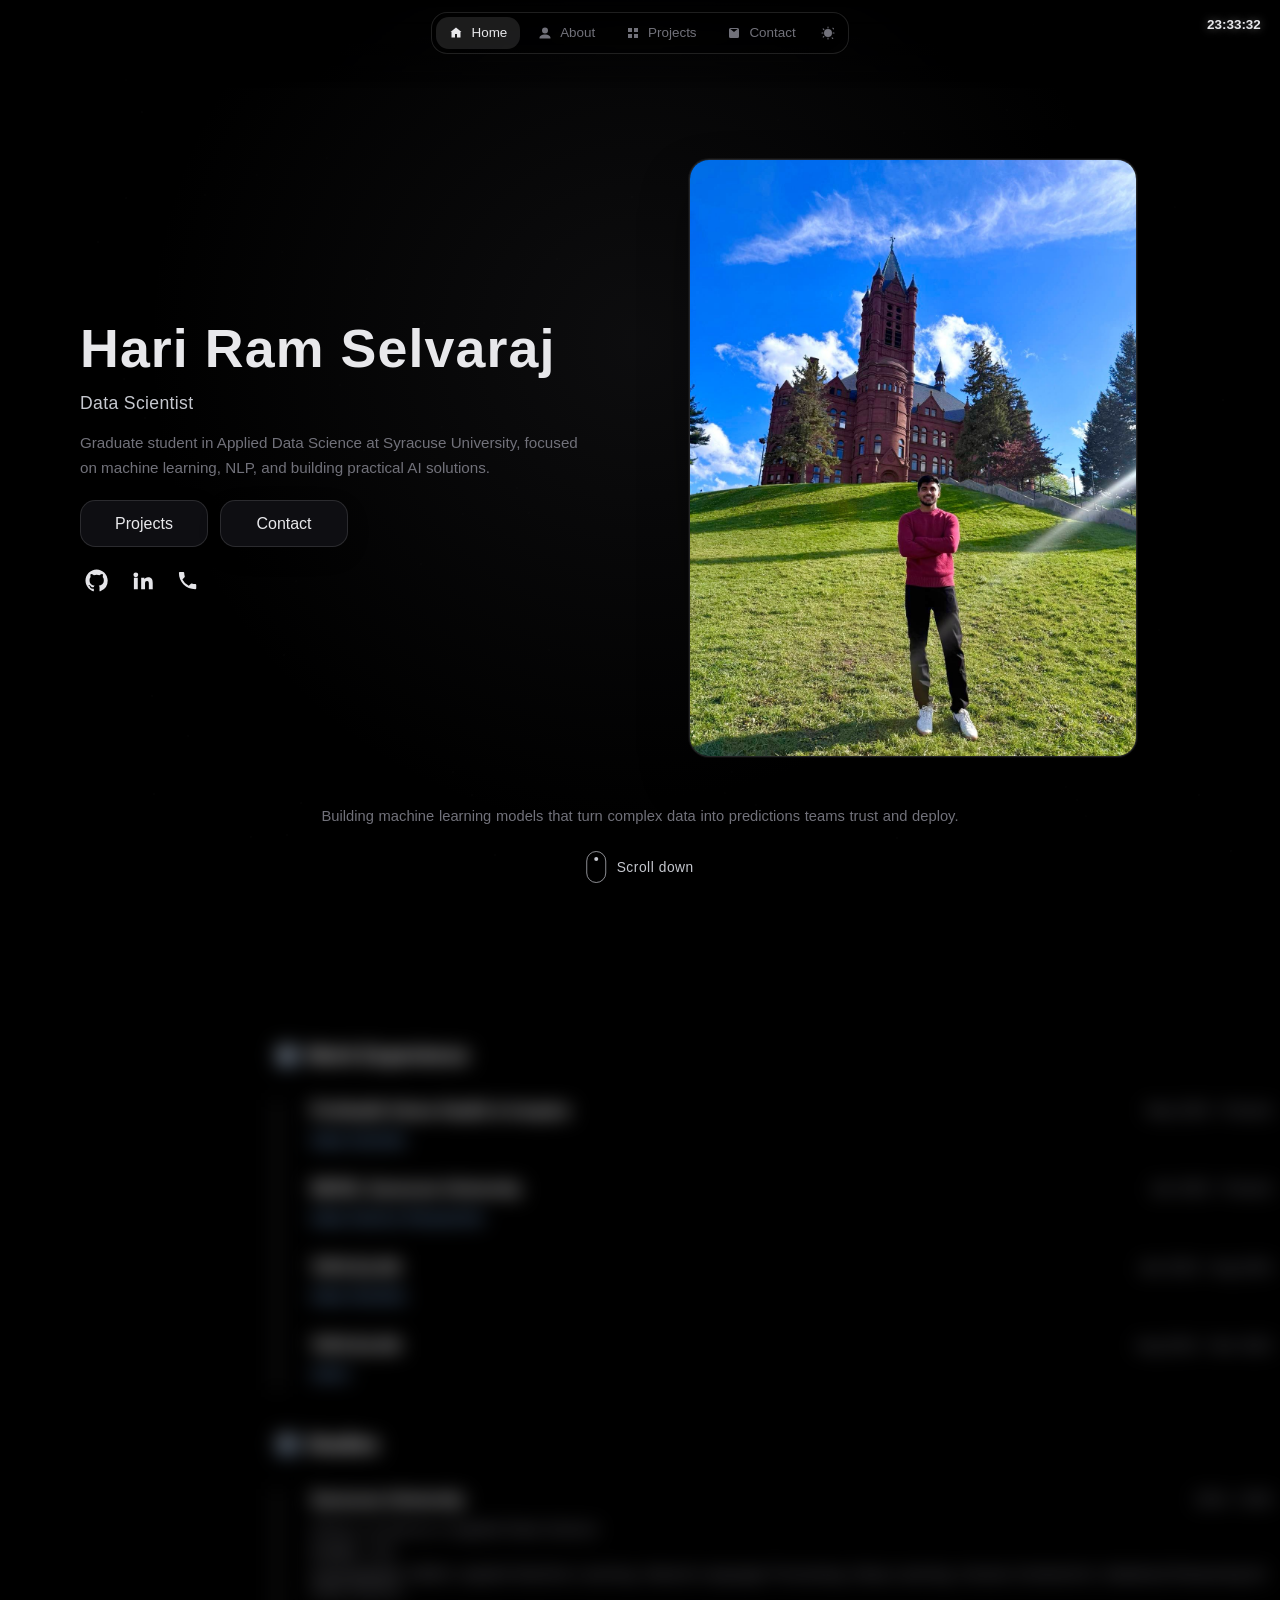
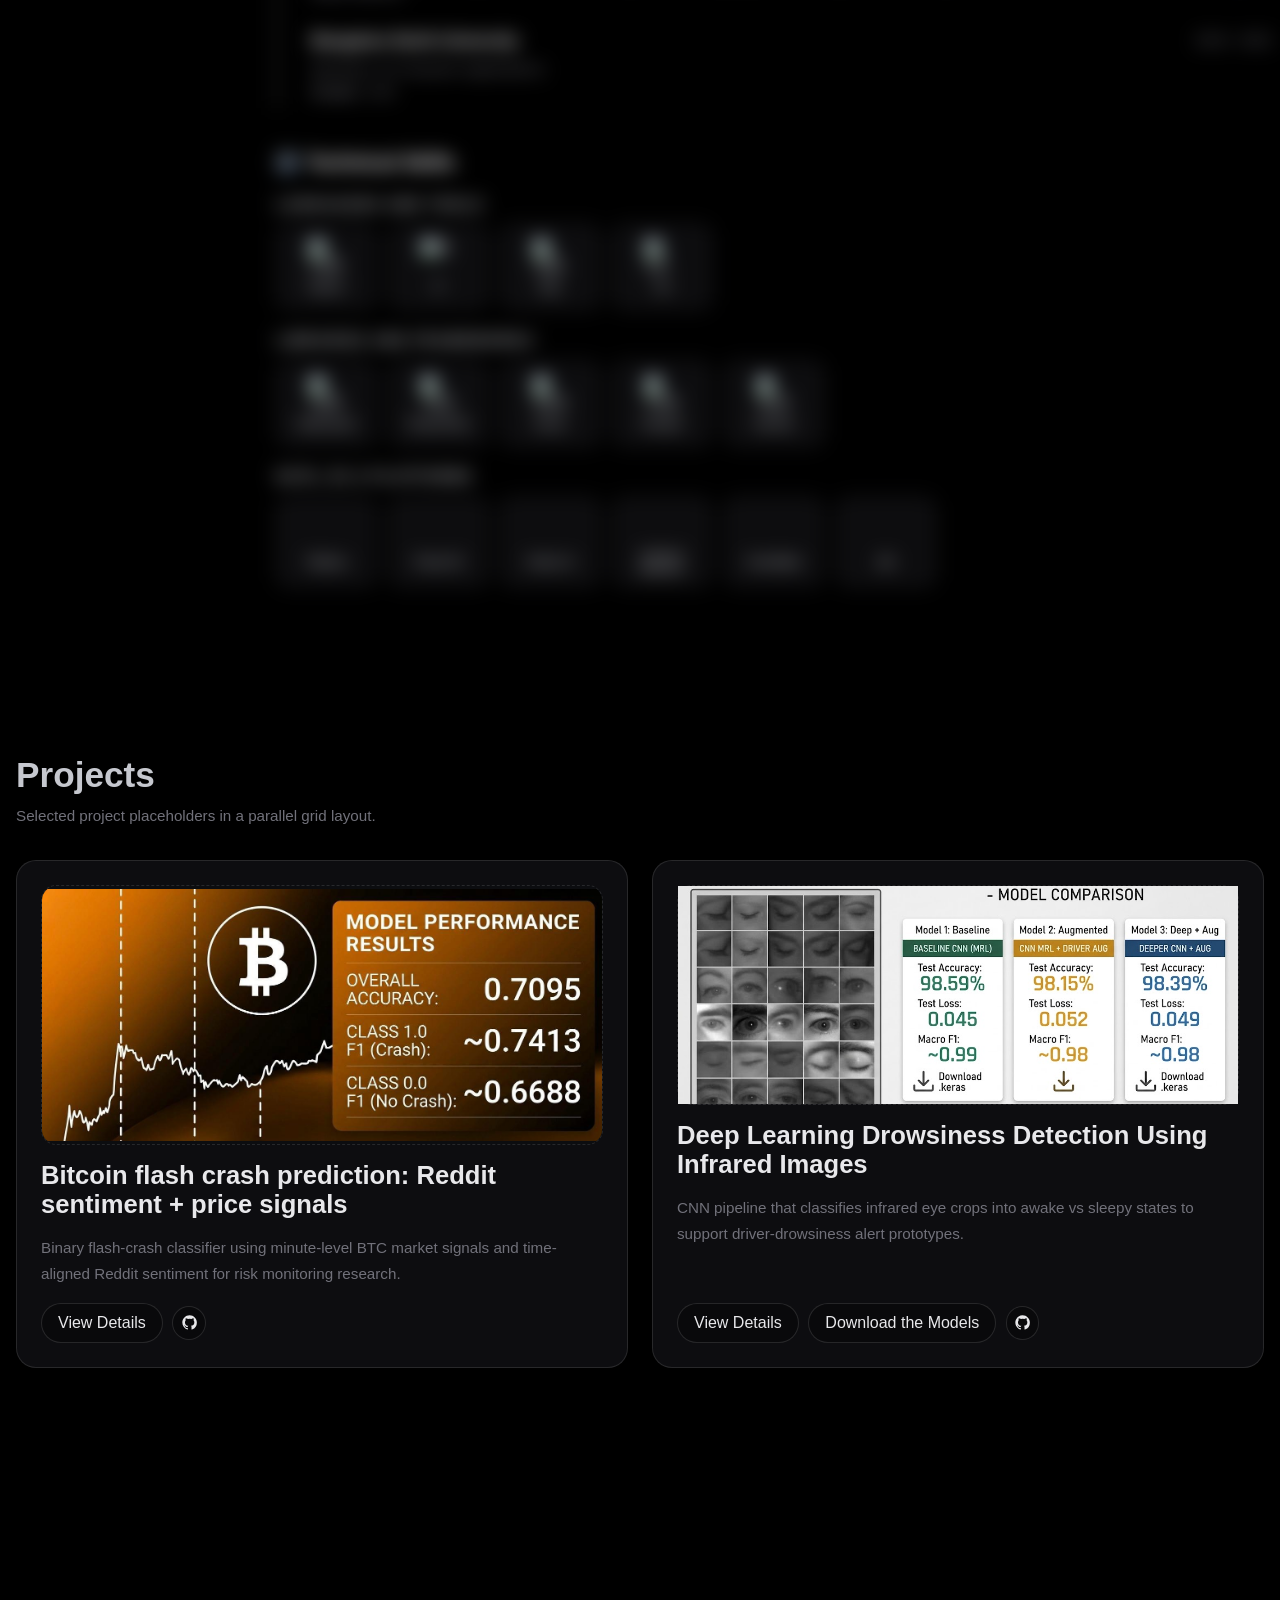
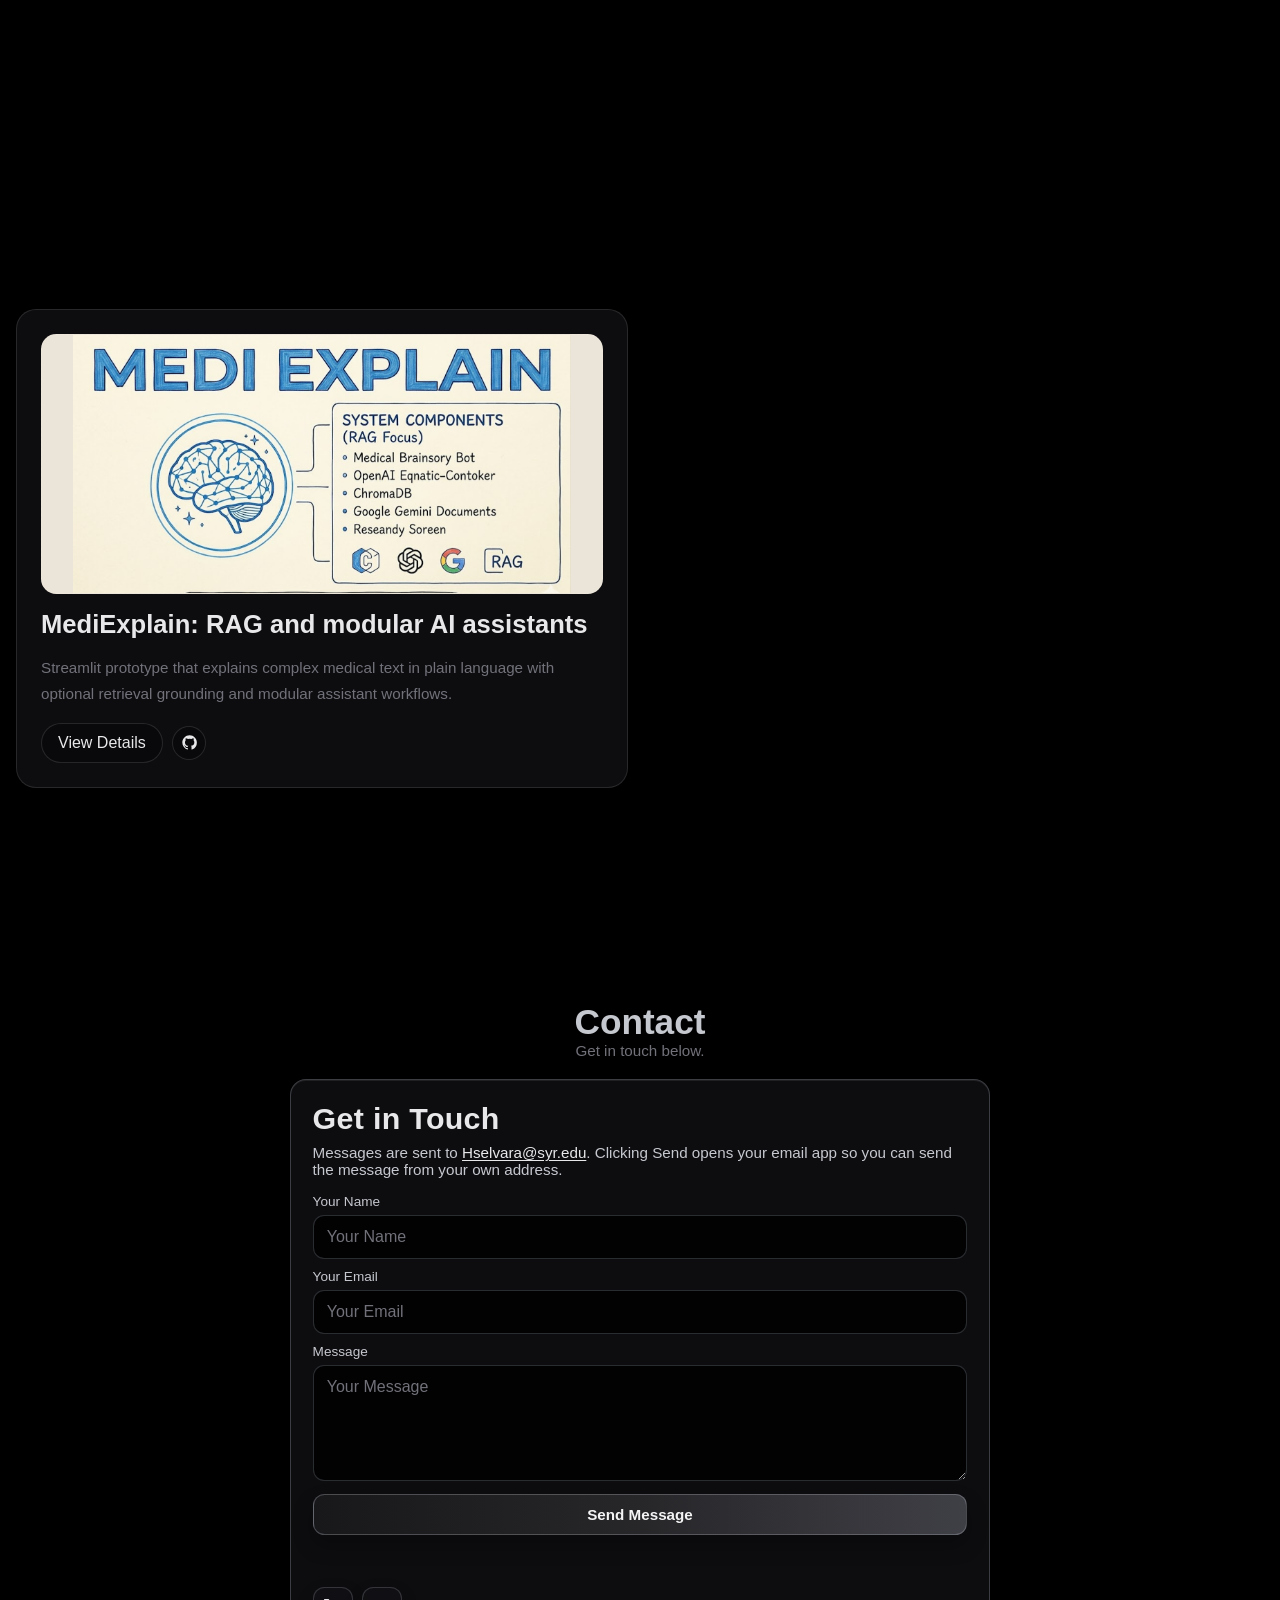
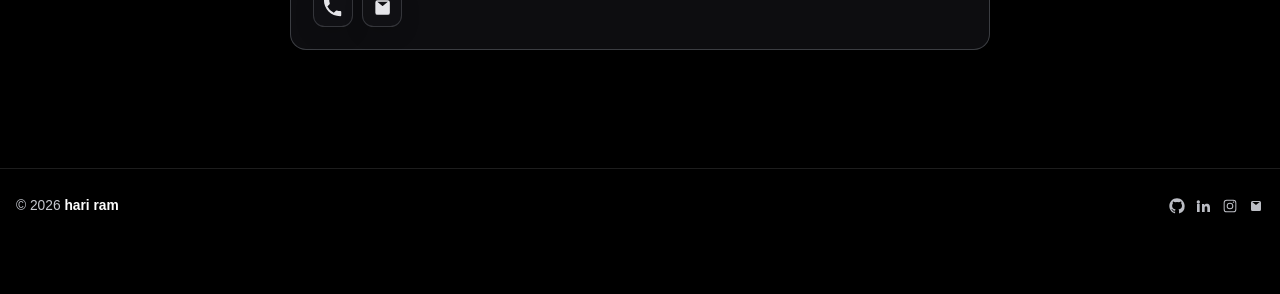
==== commit 0801bacf: "Update Rivian roles. Remove AI Engineer from hero and ProHealth role, and rename AI Researcher to Da" ====
--- a/my-portfolio/index.html
+++ b/my-portfolio/index.html
@@ -61,7 +61,7 @@
         <div class="home-shell home-shell--split">
           <div class="home-col home-col--content">
             <h1 class="home-name">Hari Ram Selvaraj</h1>
-            <p class="home-role">Data Scientist | AI Engineer</p>
+            <p class="home-role">Data Scientist</p>
             <p class="home-bio">
               Graduate student in Applied Data Science at Syracuse University, focused on machine
               learning, NLP, and building practical AI solutions.
@@ -146,14 +146,14 @@
                       <strong>ProHealth Home Health & hospice</strong>
                       <span>May 2025 - Present</span>
                     </div>
-                    <p class="accent-copy">Data Scientist / AI Engineer</p>
+                    <p class="accent-copy">Data Scientist</p>
                   </article>
                   <article class="timeline-item">
                     <div class="item-head">
                       <strong>NEXIS, Syracuse University</strong>
                       <span>Jan 2025 - Present</span>
                     </div>
-                    <p class="accent-copy">AI Researcher</p>
+                    <p class="accent-copy">Data Science Researcher</p>
                   </article>
                   <article class="timeline-item">
                     <div class="item-head">
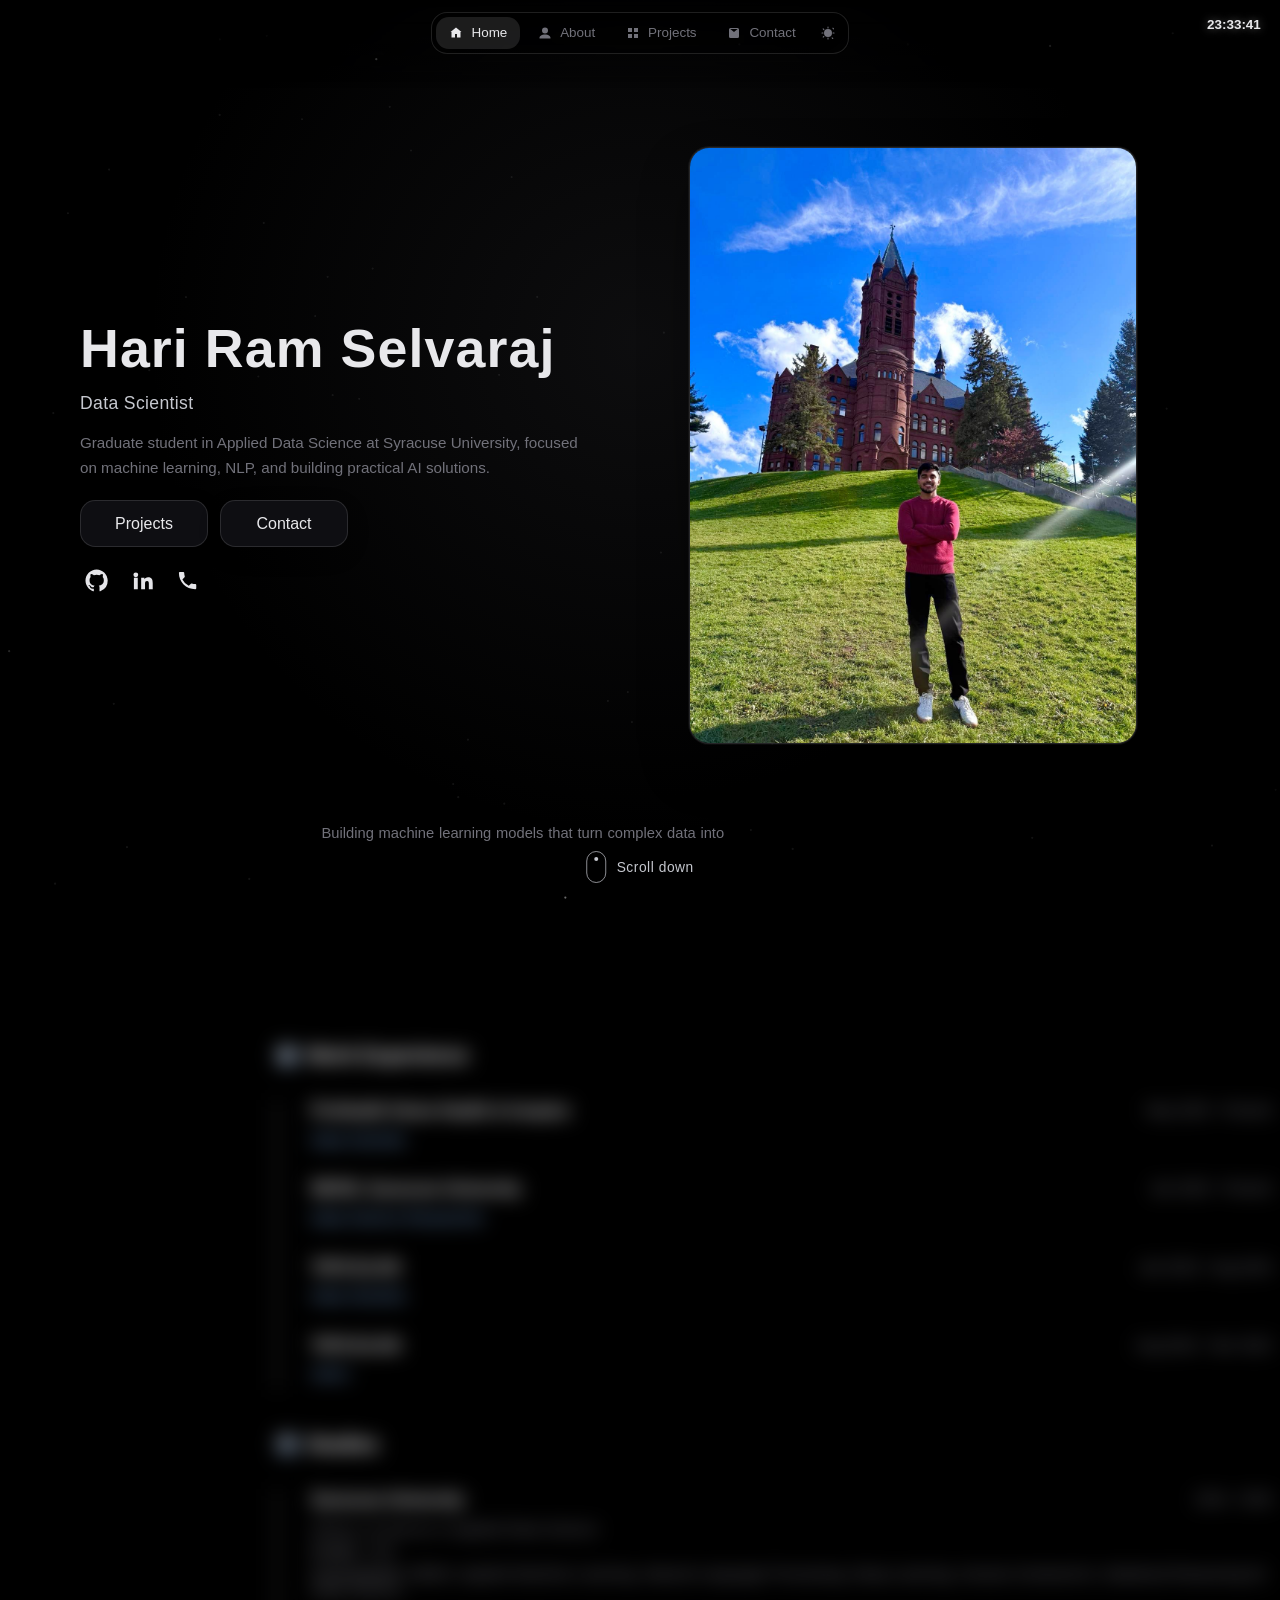
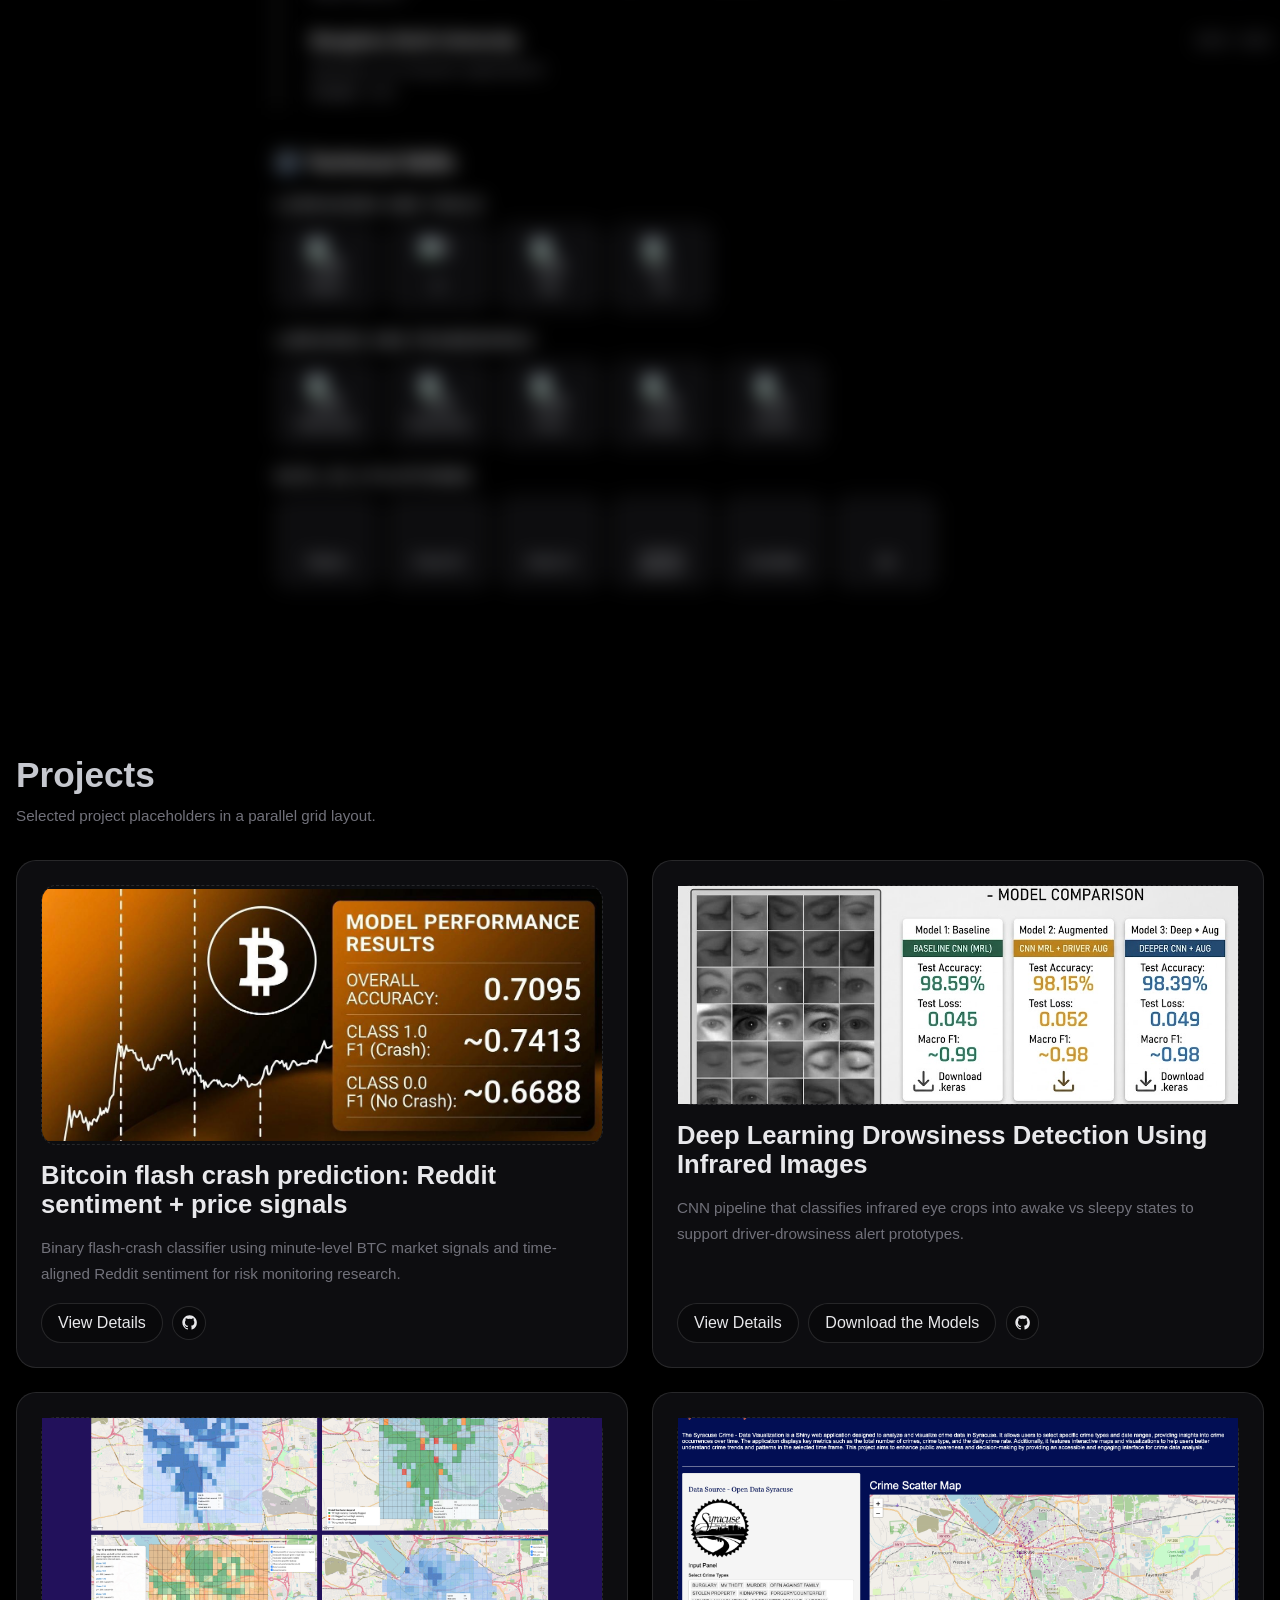
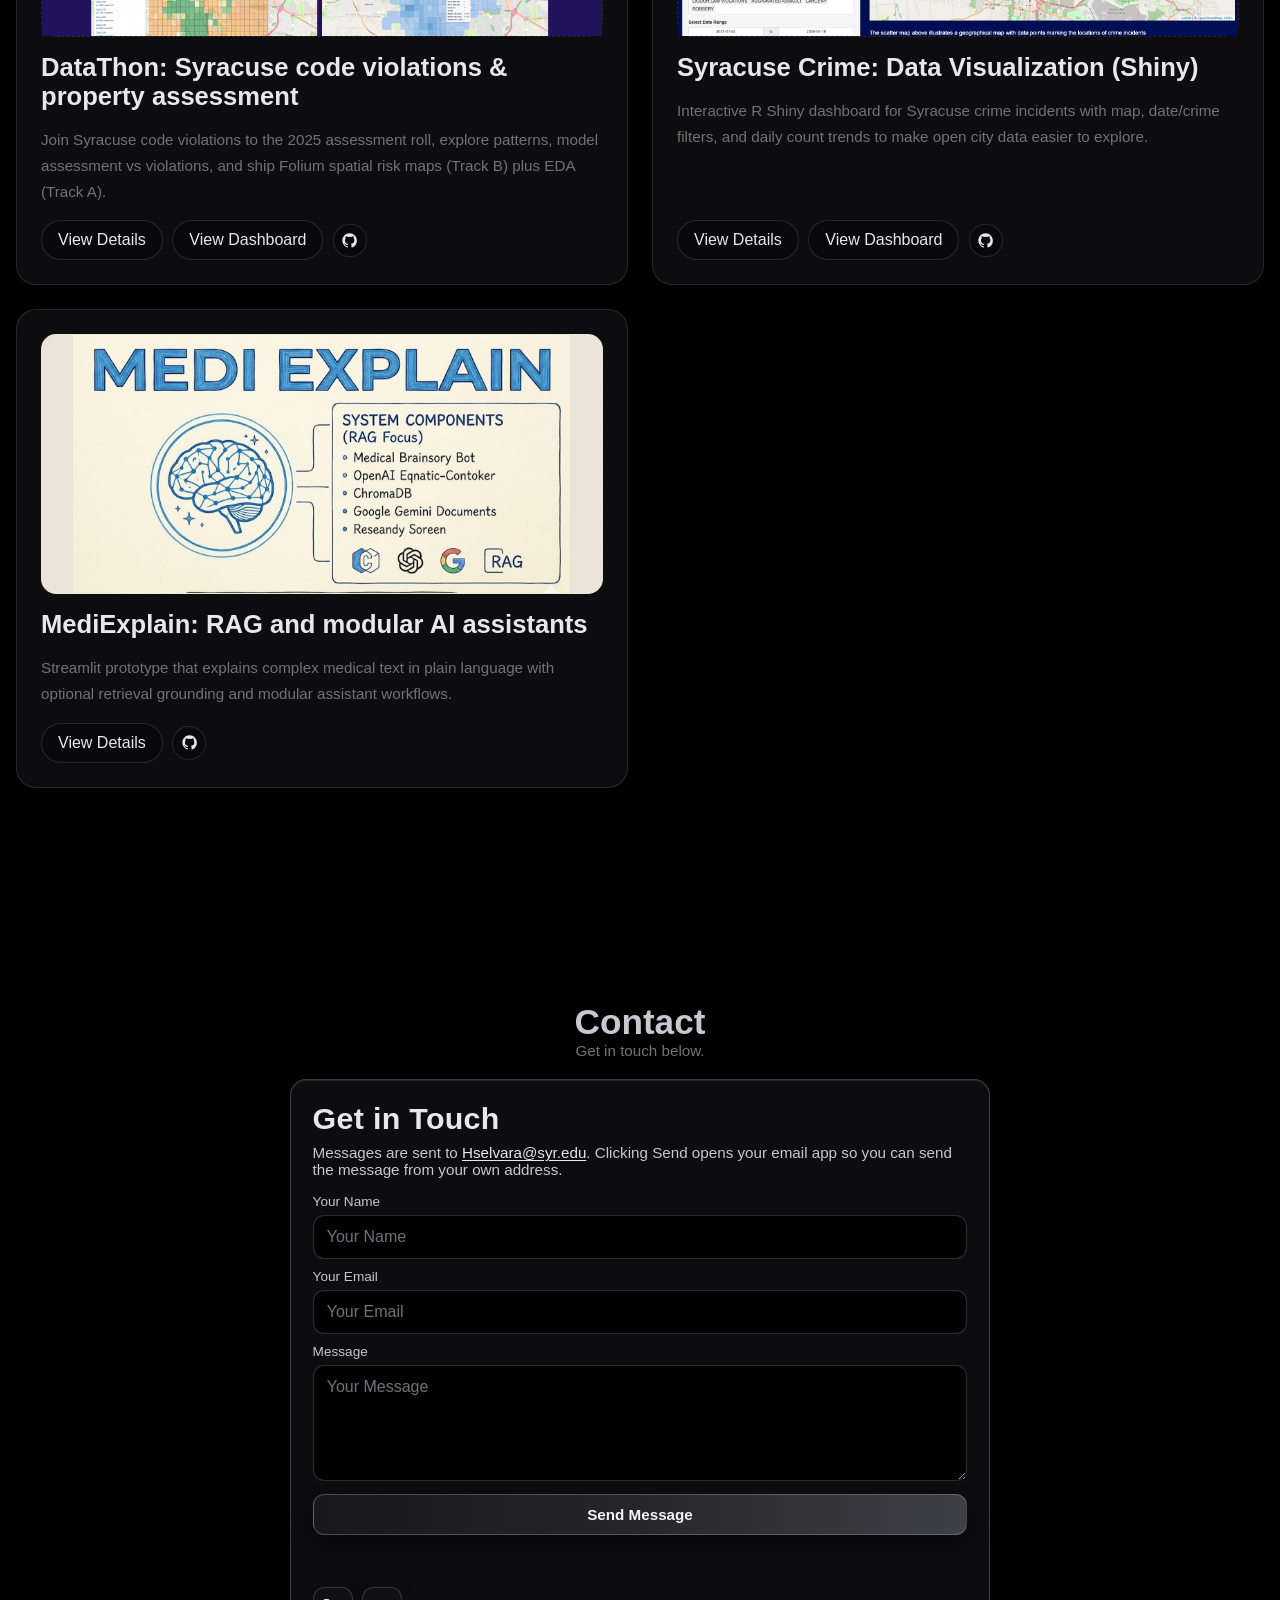
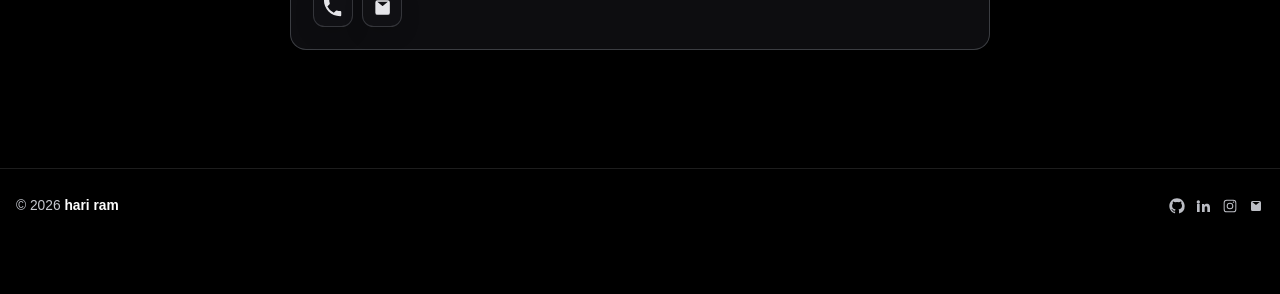
==== commit eb539780: "Tweak landing spacing. Move hero photo up and tagline down to prevent overlap.  Co-authored-by: Curs" ====
--- a/my-portfolio/index.html
+++ b/my-portfolio/index.html
@@ -11,7 +11,7 @@
       href="https://fonts.googleapis.com/css2?family=Bebas+Neue&display=swap"
       rel="stylesheet"
     />
-    <link rel="stylesheet" href="./styles.css?v=10" />
+    <link rel="stylesheet" href="./styles.css?v=12" />
   </head>
   <body>
     <canvas id="particles" aria-hidden="true"></canvas>
--- a/my-portfolio/styles.css
+++ b/my-portfolio/styles.css
@@ -306,7 +306,8 @@
   display: flex;
   justify-content: center;
   align-items: center;
-  align-self: center;
+  align-self: flex-start;
+  margin-top: clamp(-2.1rem, -2vw, -1.1rem);
   position: relative;
   transform: none;
   opacity: 1;
@@ -423,7 +424,7 @@
   position: absolute;
   left: 50%;
   transform: translateX(-50%);
-  bottom: calc(max(1rem, env(safe-area-inset-bottom)) + 3.5rem);
+  bottom: calc(max(0.85rem, env(safe-area-inset-bottom)) + 2.6rem);
   z-index: 1;
   width: min(96vw, 72rem);
   pointer-events: none;
@@ -2033,6 +2034,7 @@
 
   .home-col--photo {
     order: -1;
+    margin-top: -0.85rem;
   }
 
   .home-photo {
@@ -2041,7 +2043,7 @@
 
   .home-tagline-wrap {
     width: min(94vw, 72rem);
-    bottom: calc(max(1rem, env(safe-area-inset-bottom)) + 3.75rem);
+    bottom: calc(max(0.85rem, env(safe-area-inset-bottom)) + 2.9rem);
   }
 
   .home-tagline-line {
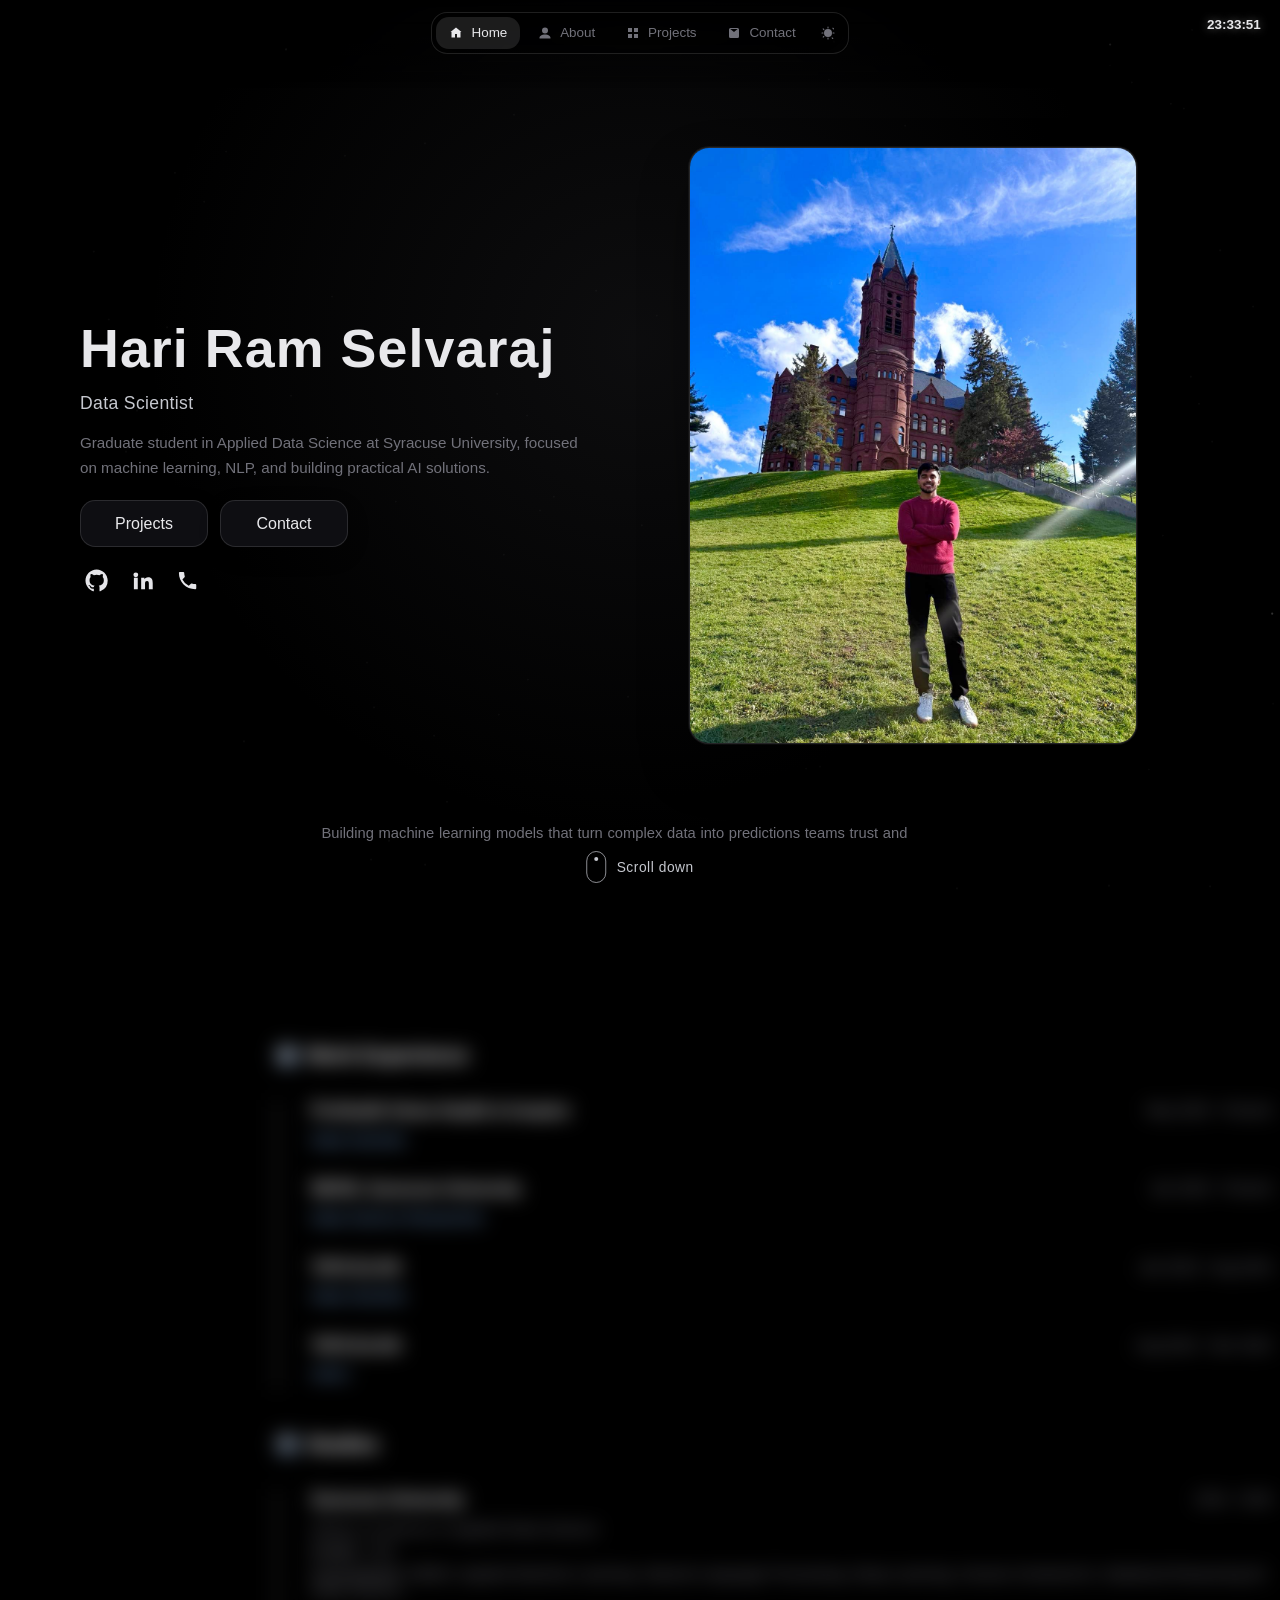
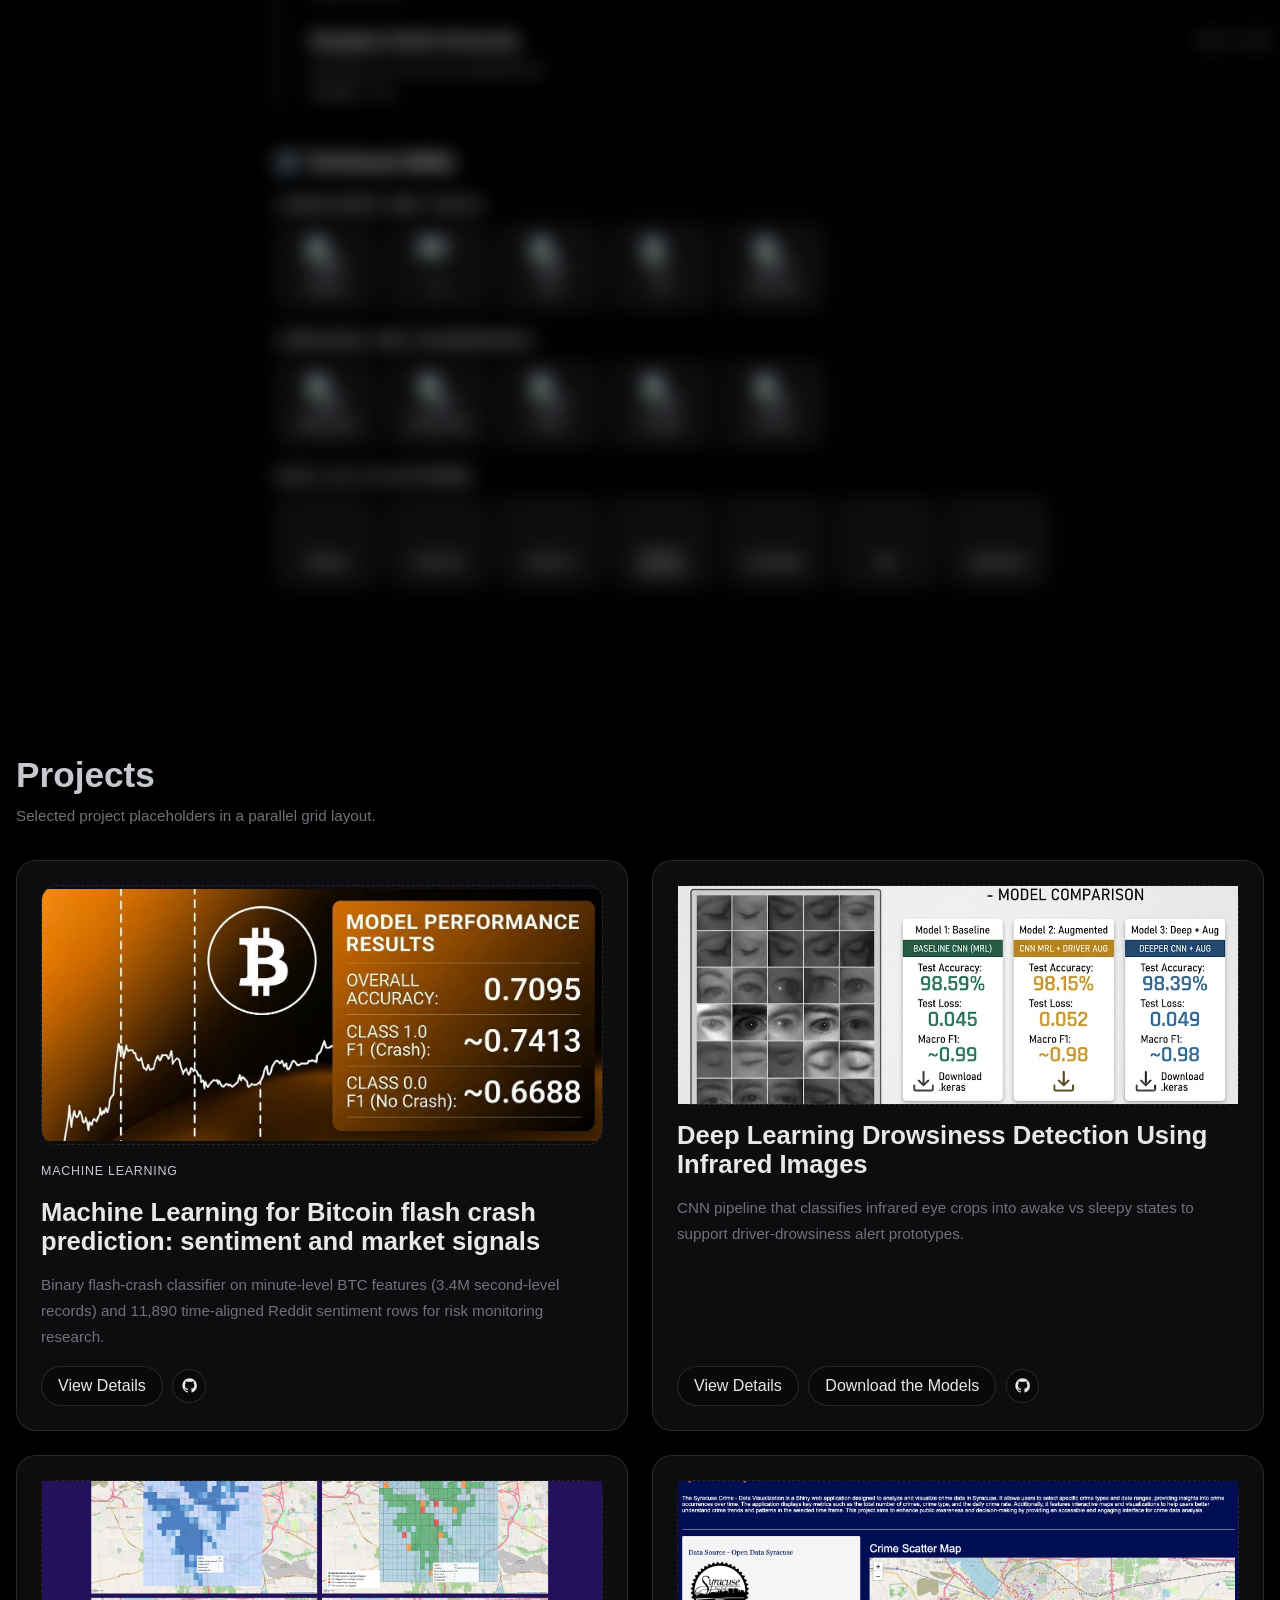
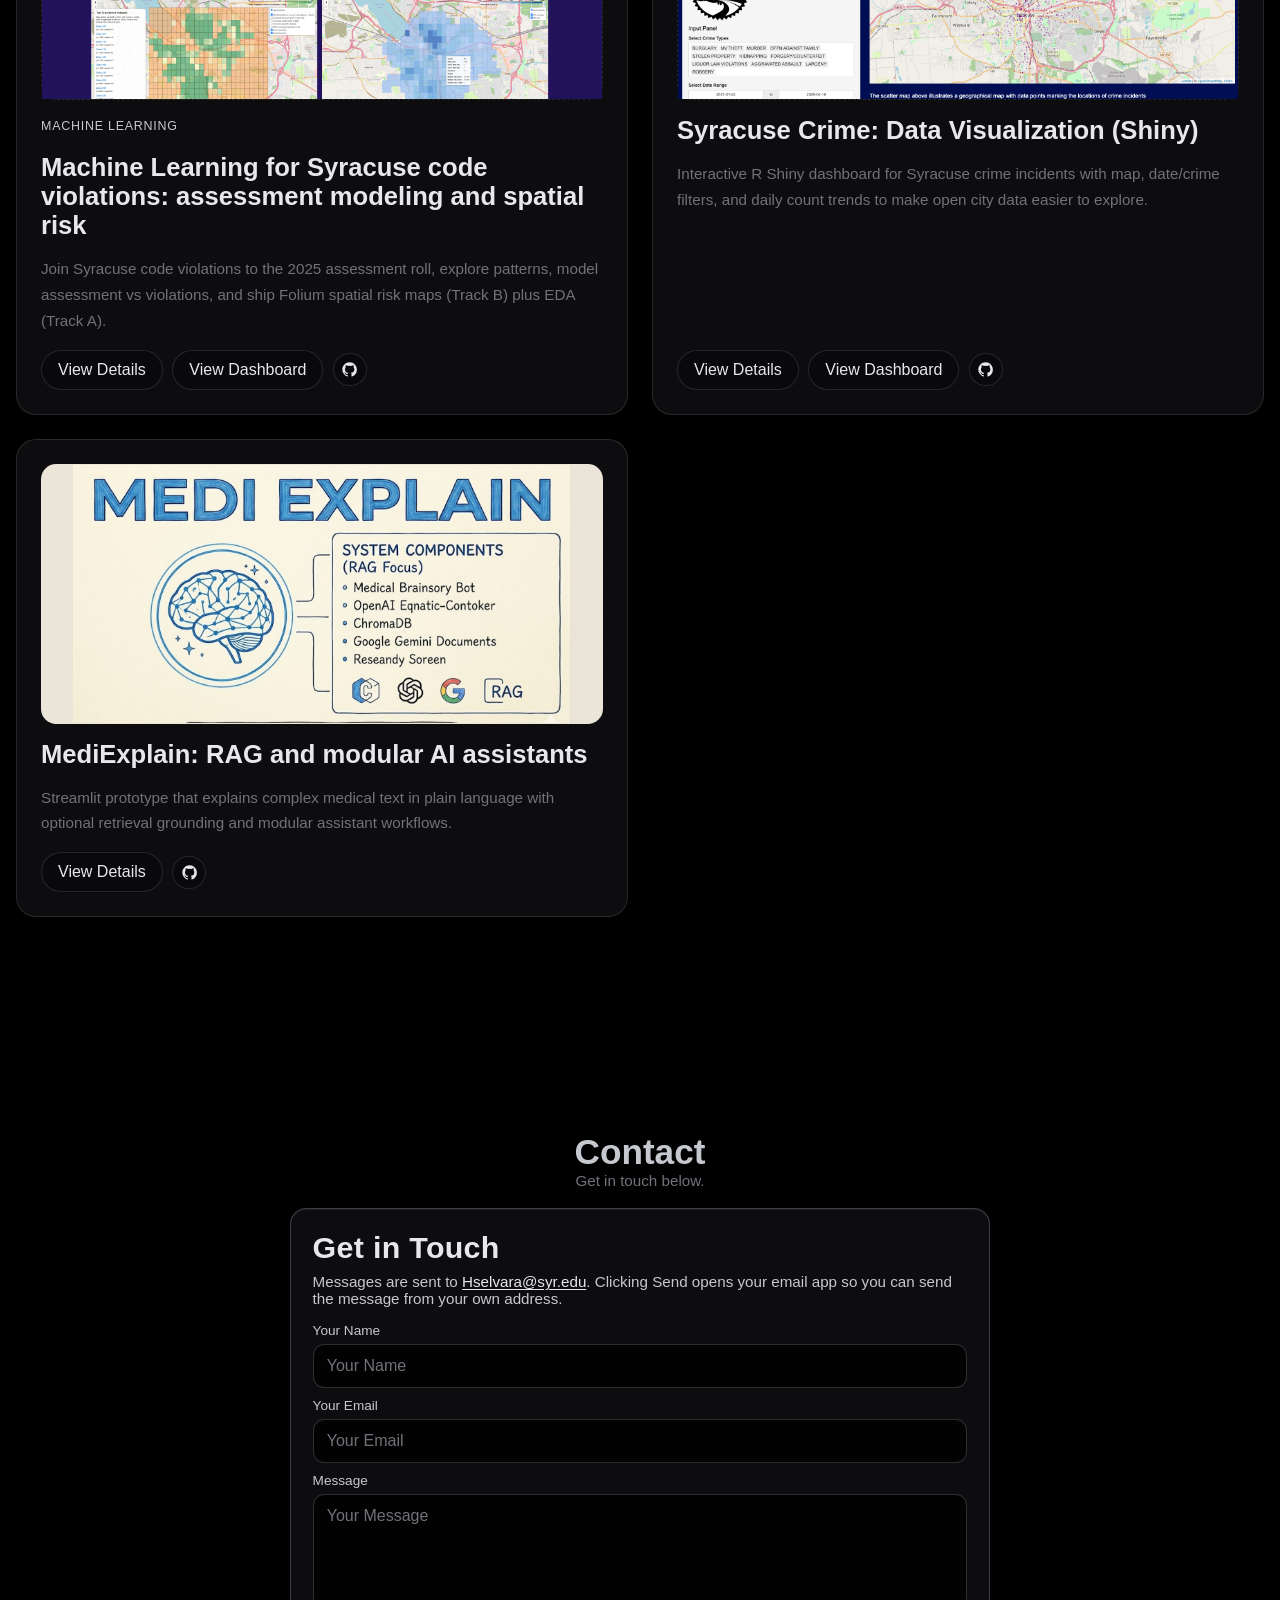
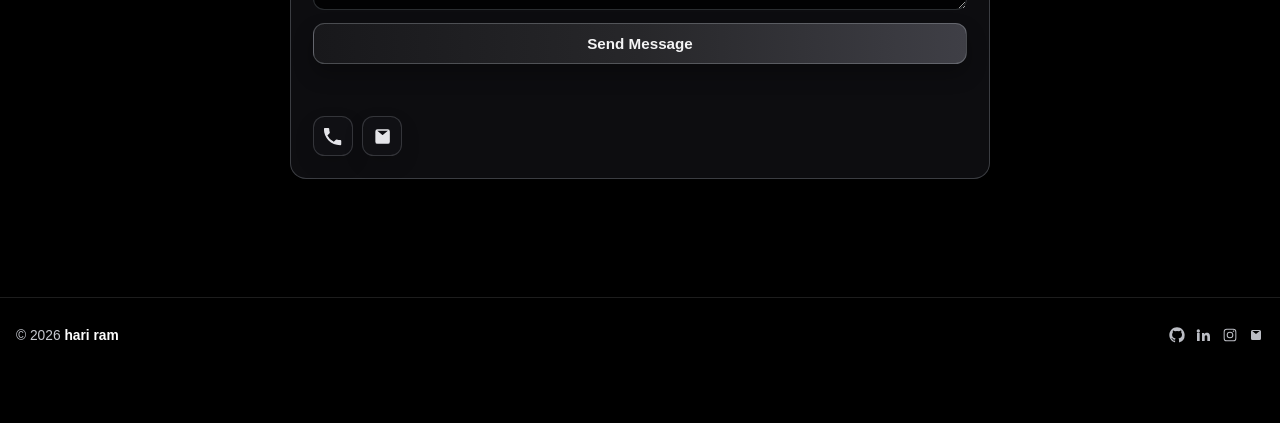
==== commit c9062013: "Remove project detail gallery and refine portfolio project copy. Drop the image carousel from View D" ====
--- a/my-portfolio/index.html
+++ b/my-portfolio/index.html
@@ -11,7 +11,7 @@
       href="https://fonts.googleapis.com/css2?family=Bebas+Neue&display=swap"
       rel="stylesheet"
     />
-    <link rel="stylesheet" href="./styles.css?v=12" />
+    <link rel="stylesheet" href="./styles.css?v=14" />
   </head>
   <body>
     <canvas id="particles" aria-hidden="true"></canvas>
@@ -235,6 +235,10 @@
                       <img src="https://cdn.jsdelivr.net/gh/devicons/devicon@latest/icons/git/git-original.svg" alt="Git" loading="lazy" decoding="async" />
                       <span>Git</span>
                     </div>
+                    <div class="skill-icon-card">
+                      <img src="https://cdn.jsdelivr.net/gh/devicons/devicon/icons/matlab/matlab-original.svg" alt="MATLAB" loading="lazy" decoding="async" />
+                      <span>MATLAB</span>
+                    </div>
                   </div>
                 </section>
 
@@ -290,6 +294,10 @@
                     <div class="skill-icon-card">
                       <span class="skill-icon-brand skill-icon-brand--dbt" role="img" aria-label="dbt"></span>
                       <span>dbt</span>
+                    </div>
+                    <div class="skill-icon-card">
+                      <span class="skill-icon-brand skill-icon-brand--databricks" role="img" aria-label="Databricks"></span>
+                      <span>Databricks</span>
                     </div>
                   </div>
                 </section>
@@ -317,10 +325,11 @@
                     loading="lazy"
                   />
                 </div>
-               <h3>Bitcoin flash crash prediction: Reddit sentiment + price signals</h3>
+                <p class="project-card-meta">Machine Learning</p>
+                <h3>Machine Learning for Bitcoin flash crash prediction: sentiment and market signals</h3>
                 <p>
-                  Binary flash-crash classifier using minute-level BTC market signals and
-                  time-aligned Reddit sentiment for risk monitoring research.
+                  Binary flash-crash classifier on minute-level BTC features (3.4M second-level
+                  records) and 11,890 time-aligned Reddit sentiment rows for risk monitoring research.
                 </p>
                 <div class="project-card-actions">
                   <a class="project-card-link project-card-view" href="#">View Details</a>
@@ -361,7 +370,8 @@
                 <div class="project-card-media">
                   <img src="./assets/Syracuse Streets & Parcels Code Enforcement, Assessment, and Neighborhood Risk.png" alt="Syracuse streets and parcels project preview" loading="lazy" />
                 </div>
-                <h3>DataThon: Syracuse code violations &amp; property assessment</h3>
+                <p class="project-card-meta">Machine Learning</p>
+                <h3>Machine Learning for Syracuse code violations: assessment modeling and spatial risk</h3>
                 <p>
                   Join Syracuse code violations to the 2025 assessment roll, explore patterns, model assessment vs
                   violations, and ship Folium spatial risk maps (Track B) plus EDA (Track A).
@@ -509,39 +519,30 @@
         <h2 id="detail-title" class="detail-title">Project Title</h2>
         <p class="detail-subtitle" id="detail-subtitle">Project overview</p>
 
-        <div class="detail-layout">
-          <div class="detail-main">
-            <p class="detail-description" id="detail-description"></p>
-            <section class="detail-high-level">
-              <h3>High-level project description</h3>
-              <p id="detail-high-level-copy"></p>
-            </section>
-            <div class="detail-actions">
-              <a class="detail-action" id="detail-case-study" href="#" target="_blank" rel="noreferrer">Read case study</a>
-              <a class="detail-action" id="detail-live" href="#" target="_blank" rel="noreferrer">View project</a>
-              <a class="detail-action" id="detail-github" href="#" target="_blank" rel="noreferrer">GitHub</a>
-            </div>
-            <section class="detail-features">
-              <h3>Impact / Key Features</h3>
-              <ul id="detail-features-list"></ul>
-            </section>
-            <span class="detail-action detail-stack" id="detail-stack"></span>
-          </div>
-
-          <aside class="detail-media">
-            <div class="detail-media-head">
-              <h3>Project Gallery</h3>
-              <div class="detail-media-nav">
-                <button type="button" id="detail-prev" aria-label="Previous snapshot">&lt;</button>
-                <button type="button" id="detail-next" aria-label="Next snapshot">&gt;</button>
-              </div>
-            </div>
-            <div class="detail-media-track" id="detail-media-track"></div>
-          </aside>
+        <div class="detail-main">
+          <p class="detail-description" id="detail-description"></p>
+          <section class="detail-high-level">
+            <h3>High-level project description</h3>
+            <p id="detail-high-level-copy"></p>
+          </section>
+          <section class="detail-features" id="detail-datasets" hidden>
+            <h3>Dataset</h3>
+            <ul id="detail-datasets-list"></ul>
+          </section>
+          <div class="detail-actions">
+            <a class="detail-action" id="detail-case-study" href="#" target="_blank" rel="noreferrer">Read case study</a>
+            <a class="detail-action" id="detail-live" href="#" target="_blank" rel="noreferrer">View project</a>
+            <a class="detail-action" id="detail-github" href="#" target="_blank" rel="noreferrer">GitHub</a>
+          </div>
+          <section class="detail-features">
+            <h3>Impact / Key Features</h3>
+            <ul id="detail-features-list"></ul>
+          </section>
+          <span class="detail-action detail-stack" id="detail-stack"></span>
         </div>
       </article>
     </section>
 
-    <script src="./script.js?v=11"></script>
+    <script src="./script.js?v=17"></script>
   </body>
 </html>
--- a/my-portfolio/styles.css
+++ b/my-portfolio/styles.css
@@ -979,12 +979,6 @@
   margin-bottom: 1.1rem;
 }
 
-.detail-layout {
-  display: grid;
-  grid-template-columns: minmax(0, 1.2fr) minmax(0, 1.1fr);
-  gap: 1.2rem;
-}
-
 .detail-main {
   display: grid;
   gap: 1rem;
@@ -1051,73 +1045,6 @@
   color: var(--text-main);
   text-decoration: none;
   font-size: 0.88rem;
-}
-
-.detail-media {
-  display: grid;
-  gap: 0.85rem;
-}
-
-.detail-media-head {
-  display: flex;
-  align-items: center;
-  justify-content: space-between;
-}
-
-.detail-media-head h3 {
-  margin: 0;
-  font-size: 1rem;
-}
-
-.detail-media-nav {
-  display: inline-flex;
-  gap: 0.45rem;
-}
-
-.detail-media-nav button {
-  width: 2rem;
-  height: 2rem;
-  border-radius: 999px;
-  border: 1px solid var(--panel-border);
-  background: color-mix(in srgb, var(--panel-bg) 88%, transparent);
-  color: var(--text-main);
-  cursor: pointer;
-}
-
-.detail-media-track {
-  display: grid;
-  grid-auto-flow: column;
-  grid-auto-columns: 100%;
-  gap: 0.75rem;
-  overflow-x: auto;
-  scroll-snap-type: x mandatory;
-  padding-bottom: 0.35rem;
-}
-
-.detail-media-card {
-  scroll-snap-align: start;
-  min-height: 420px;
-  border-radius: 1rem;
-  border: 1px solid color-mix(in srgb, var(--panel-border) 95%, transparent);
-  overflow: hidden;
-}
-
-.detail-media-card img {
-  width: 100%;
-  height: 100%;
-  object-fit: cover;
-  display: block;
-}
-
-.detail-media-card-empty {
-  width: 100%;
-  height: 100%;
-  display: grid;
-  place-items: center;
-  color: var(--text-muted);
-  background:
-    radial-gradient(circle at 20% 20%, color-mix(in srgb, var(--text-main) 10%, transparent), transparent 45%),
-    linear-gradient(135deg, color-mix(in srgb, var(--panel-bg) 92%, transparent), color-mix(in srgb, var(--page-bg) 22%, transparent));
 }
 
 .detail-zoom-ghost {
@@ -1562,6 +1489,12 @@
   mask-image: url("https://cdn.jsdelivr.net/npm/simple-icons@11.6.0/icons/dbt.svg");
 }
 
+.skill-icon-brand--databricks {
+  background-color: #ff3621;
+  -webkit-mask-image: url("https://cdn.jsdelivr.net/npm/simple-icons@11.6.0/icons/databricks.svg");
+  mask-image: url("https://cdn.jsdelivr.net/npm/simple-icons@11.6.0/icons/databricks.svg");
+}
+
 .skill-icon-card span {
   font-size: 0.75rem;
   line-height: 1.2;
@@ -2054,10 +1987,6 @@
     grid-template-columns: 1fr;
   }
 
-  .detail-layout {
-    grid-template-columns: 1fr;
-  }
-
   .site-footer-shell {
     min-height: 6.5rem;
     flex-direction: column;
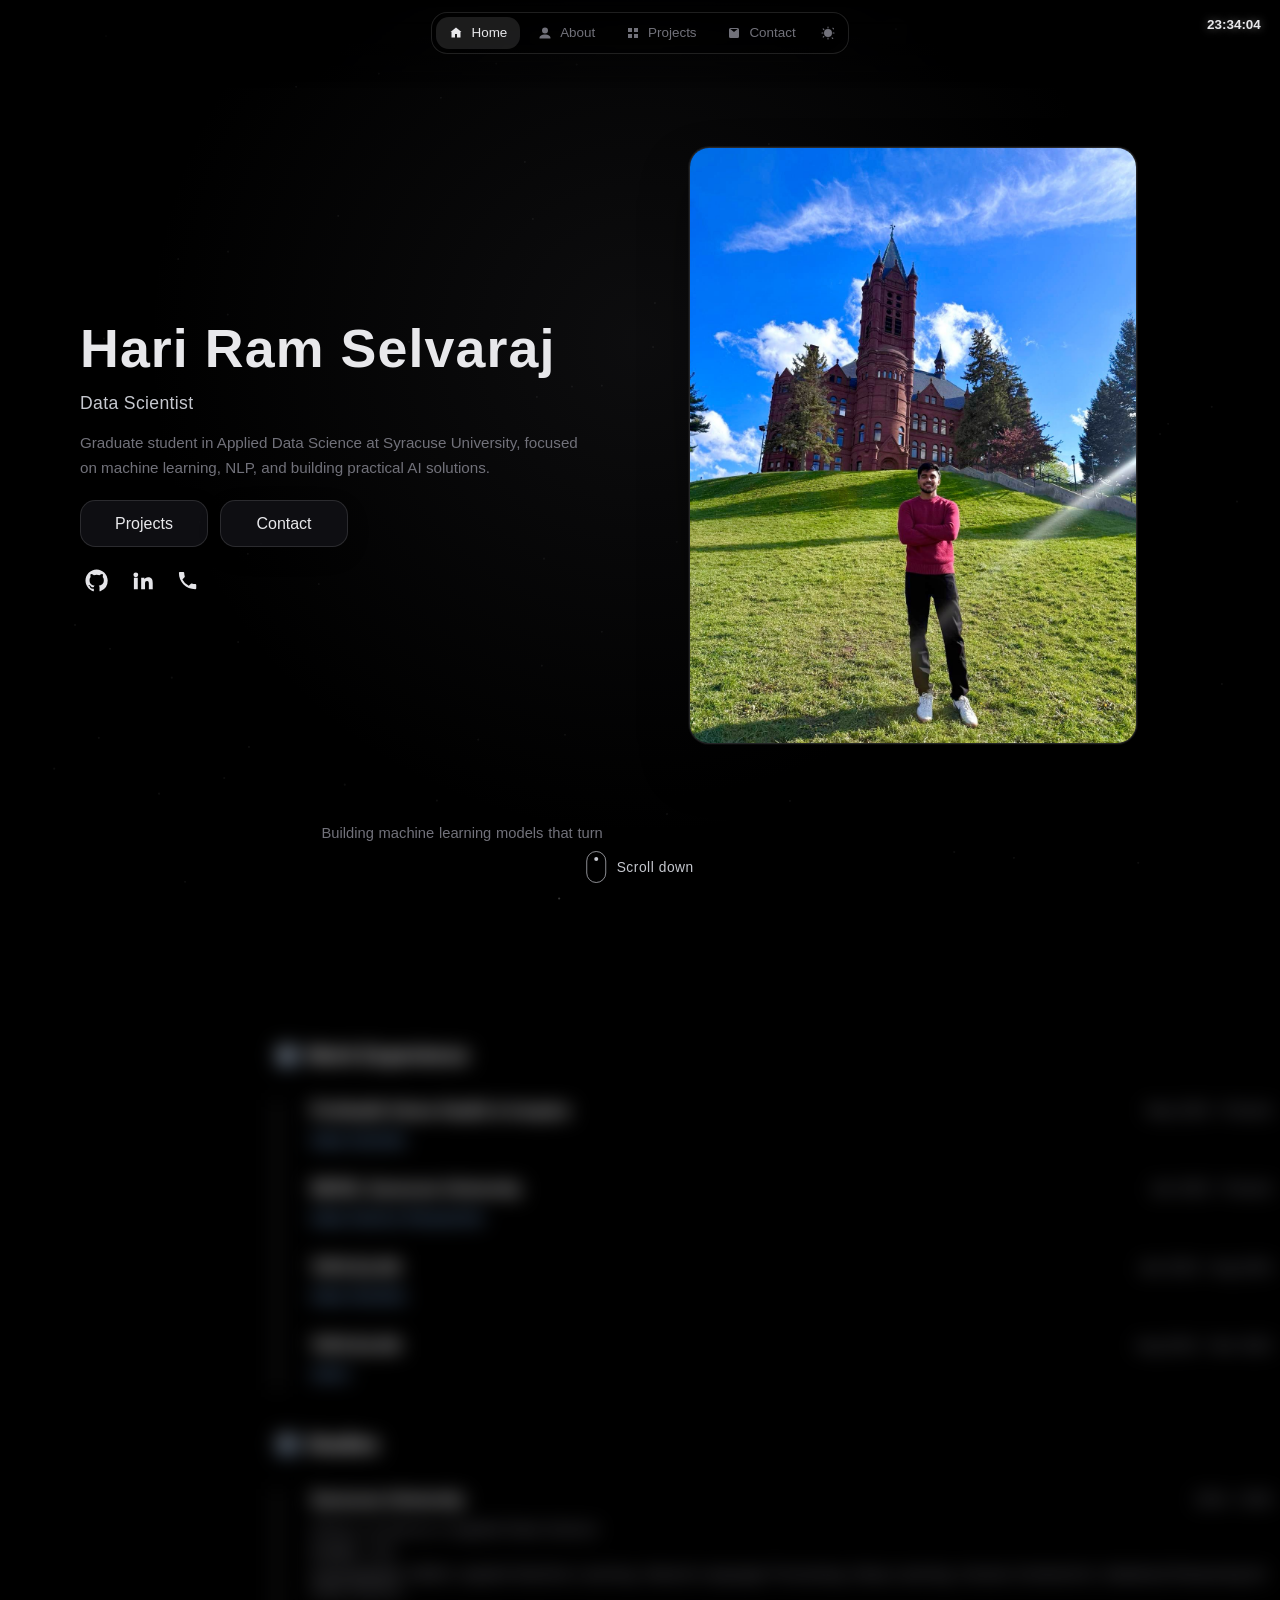
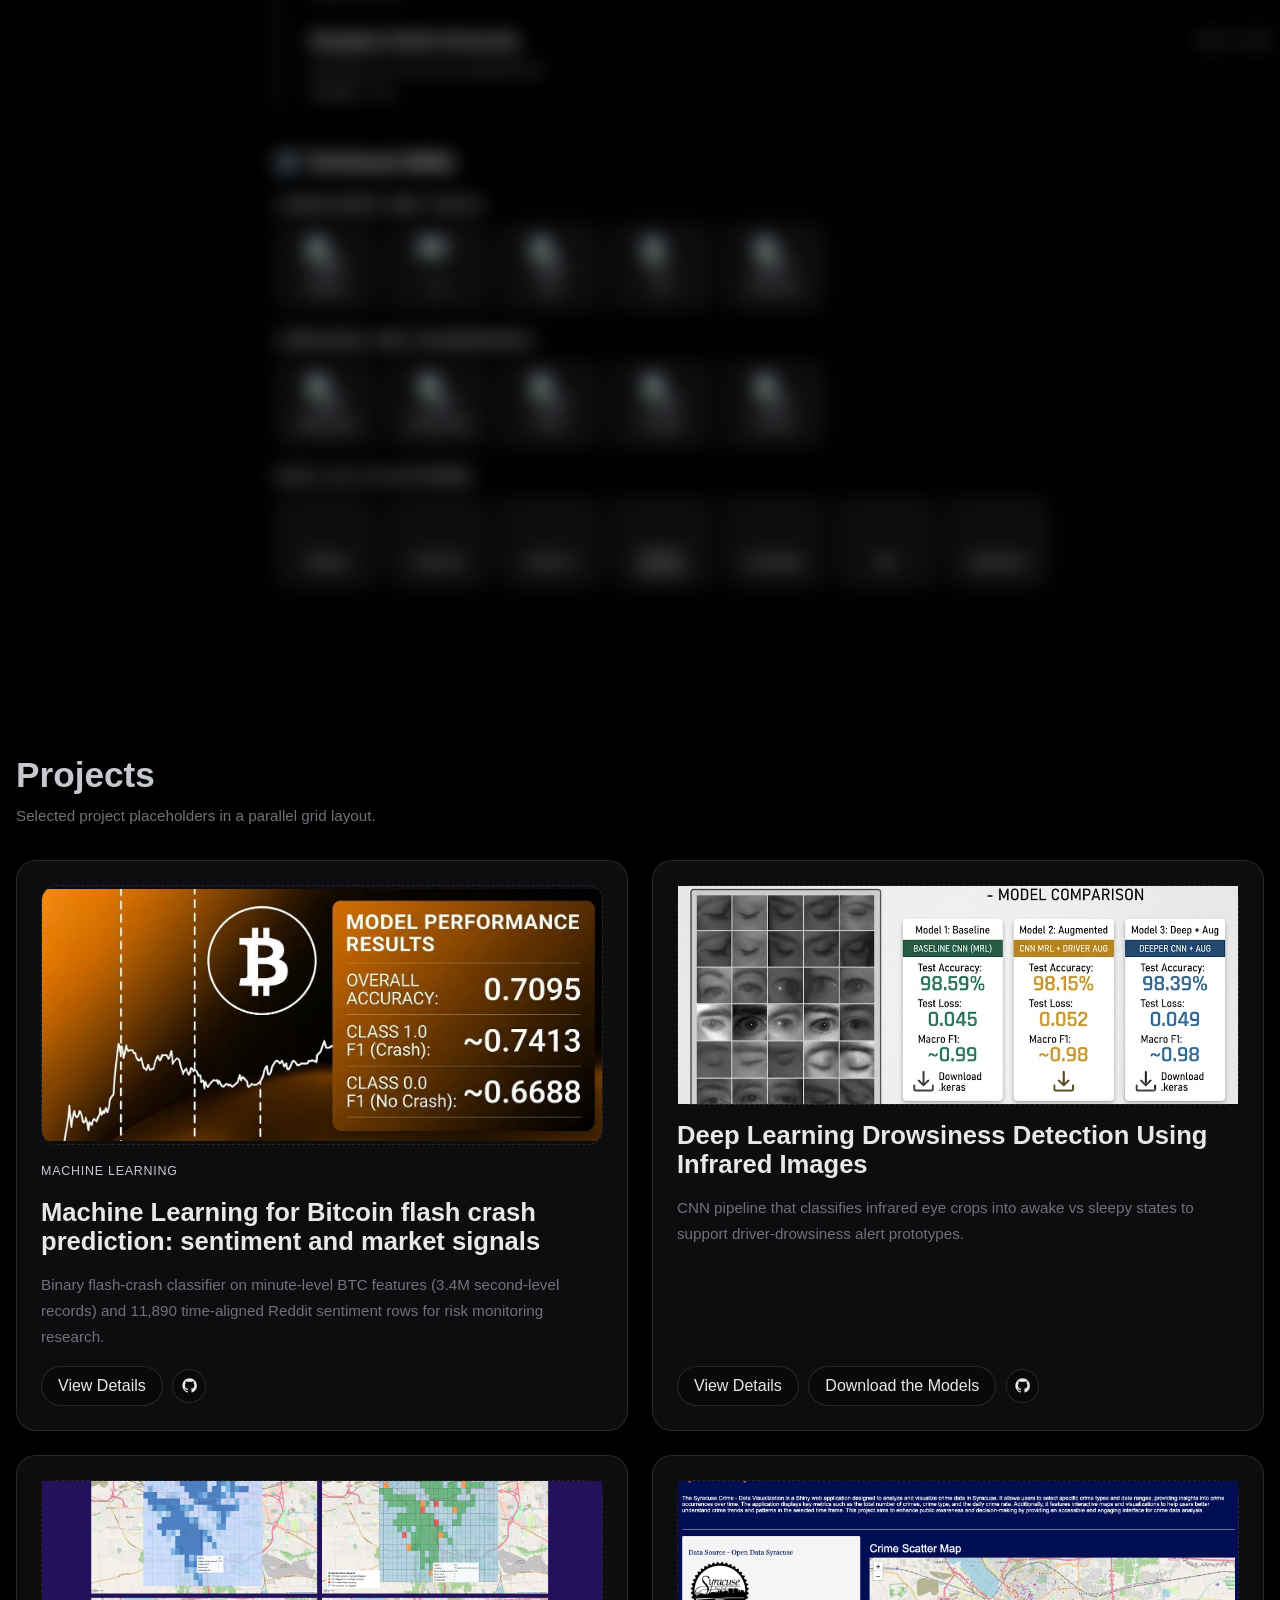
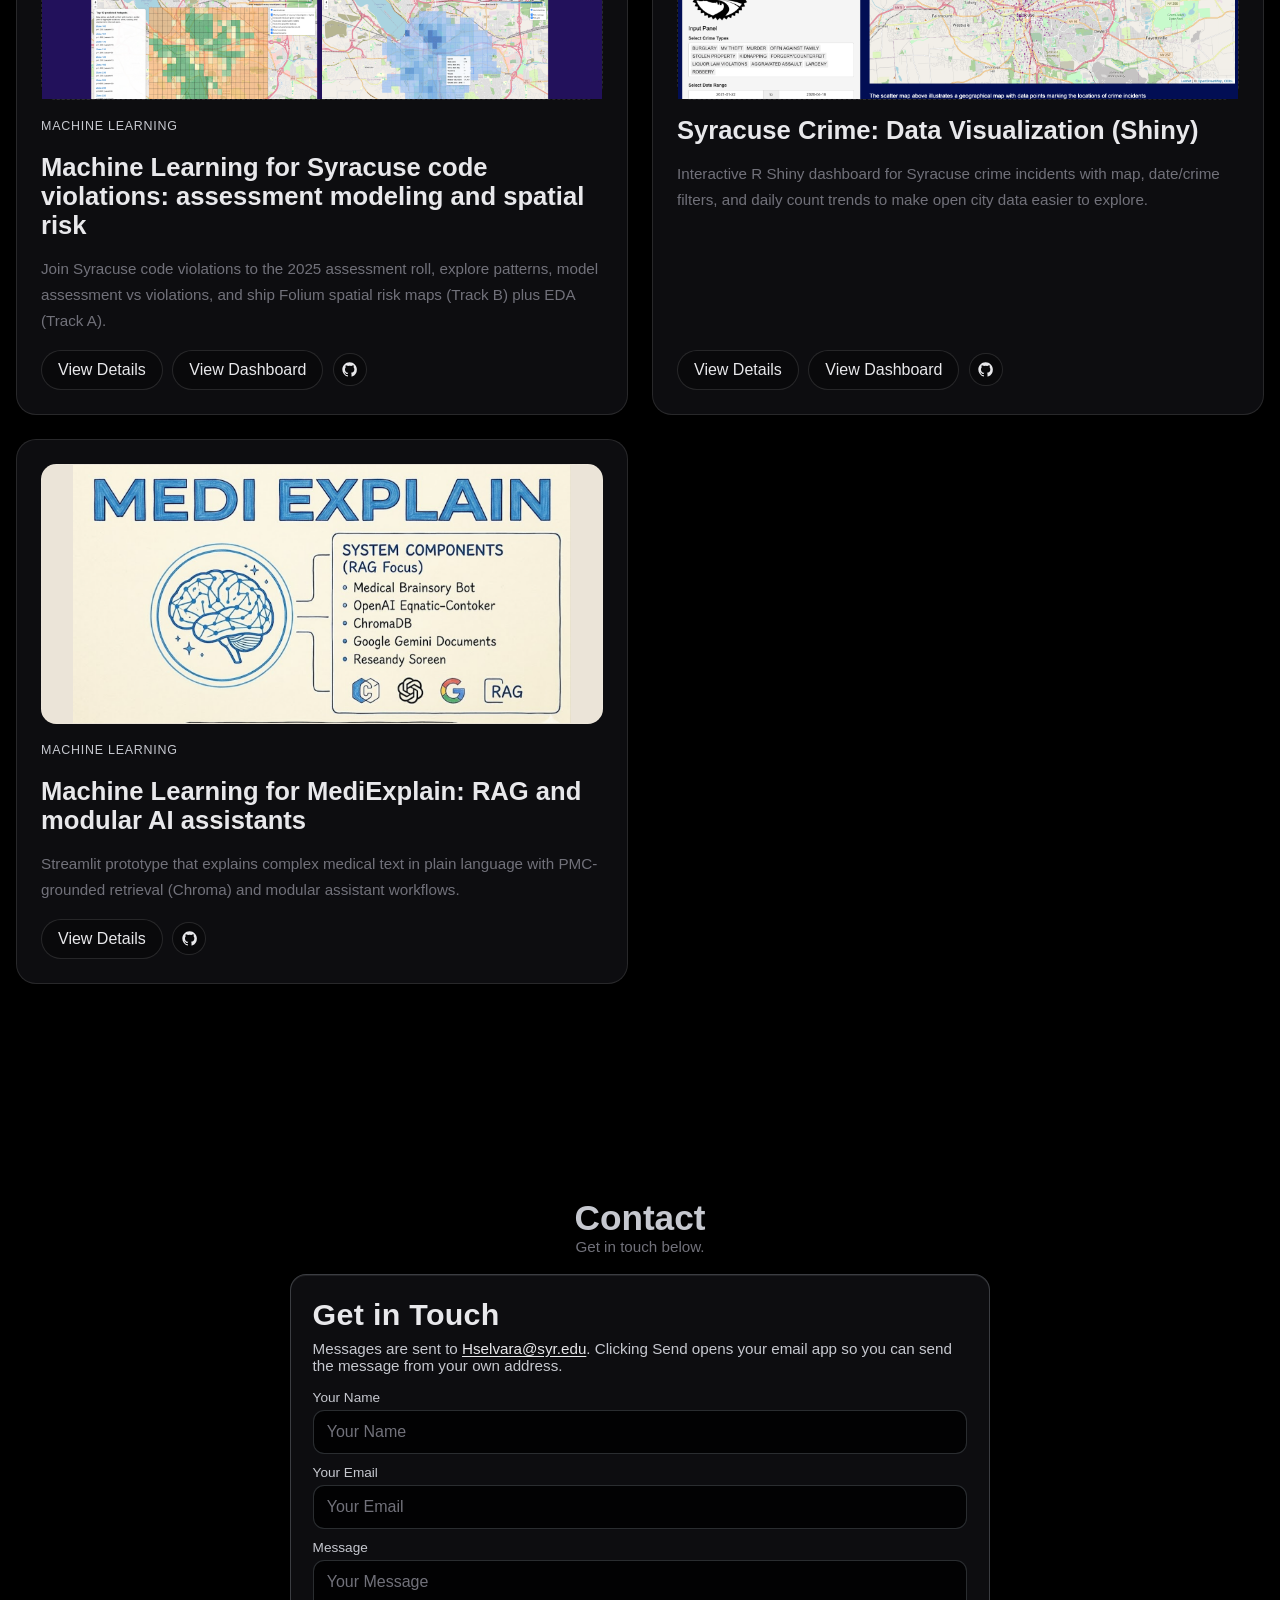
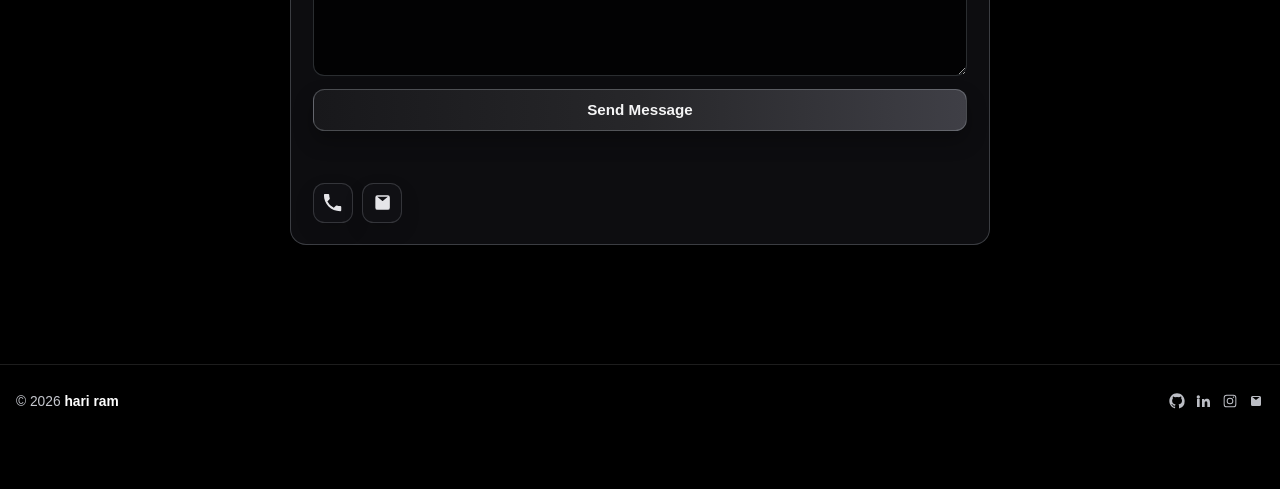
==== commit 0671fea8: "Align MediExplain with ML projects and simplify View Details actions. Add Machine Learning labeling " ====
--- a/my-portfolio/index.html
+++ b/my-portfolio/index.html
@@ -420,10 +420,11 @@
                     loading="lazy"
                   />
                 </div>
-                <h3>MediExplain: RAG and modular AI assistants</h3>
+                <p class="project-card-meta">Machine Learning</p>
+                <h3>Machine Learning for MediExplain: RAG and modular AI assistants</h3>
                 <p>
                   Streamlit prototype that explains complex medical text in plain language
-                  with optional retrieval grounding and modular assistant workflows.
+                  with PMC-grounded retrieval (Chroma) and modular assistant workflows.
                 </p>
                 <div class="project-card-actions">
                   <a class="project-card-link project-card-view" href="#">View Details</a>
@@ -530,9 +531,7 @@
             <ul id="detail-datasets-list"></ul>
           </section>
           <div class="detail-actions">
-            <a class="detail-action" id="detail-case-study" href="#" target="_blank" rel="noreferrer">Read case study</a>
             <a class="detail-action" id="detail-live" href="#" target="_blank" rel="noreferrer">View project</a>
-            <a class="detail-action" id="detail-github" href="#" target="_blank" rel="noreferrer">GitHub</a>
           </div>
           <section class="detail-features">
             <h3>Impact / Key Features</h3>
@@ -543,6 +542,6 @@
       </article>
     </section>
 
-    <script src="./script.js?v=17"></script>
+    <script src="./script.js?v=18"></script>
   </body>
 </html>
